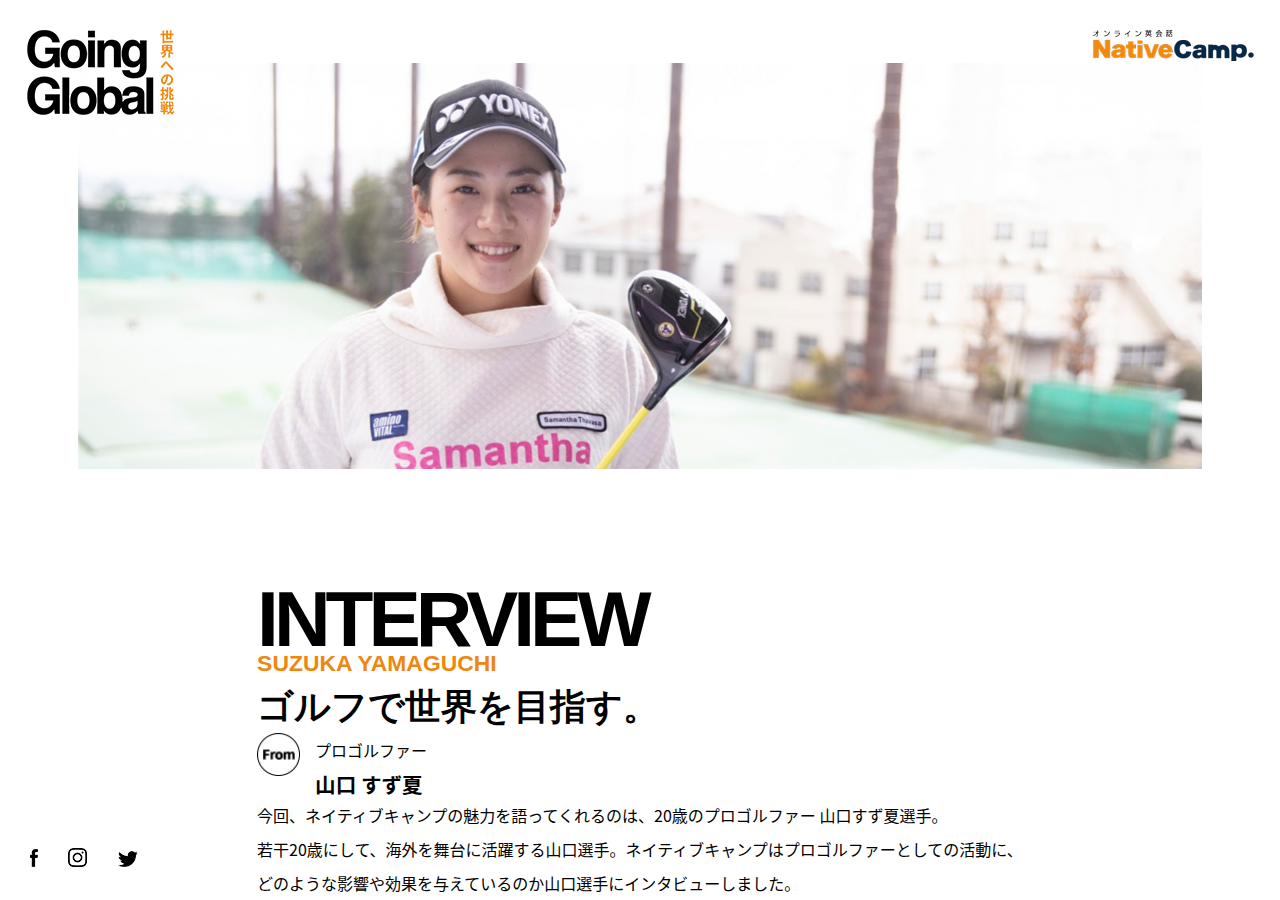
==== inner.html @ c474fd5c "Initial commit" ====
<!DOCTYPE html>
<html lang="en">
<head>
    <meta charset="UTF-8">
    <meta http-equiv="X-UA-Compatible" content="IE=edge">
    <meta name="viewport" content="width=device-width, initial-scale=1.0">
    <title>Celebrity Interview Mock</title>
    <link rel="stylesheet" href="css/common.css">
    <link rel="stylesheet" href="css/style.css">
</head>
<body>
    <body>
        <div class="page_wrap celeb_interview celeb_interview_inner cf">
            <header class="main_view_wrapper">
                <div class="mv_top_row">
                    <div class="mv_logo">
                        <figure class="mv_logo_left"><a href="#"><img src="./images/tit_logo.png" alt="Going Global"></a></figure>
                        <figure class="mv_logo_right"><a href="#"><img src="./images/logo.png" alt="Native Camp"></a></figure>
                    </div>
                </div>
                <div class="mv_middle_row ">
                    <div class="mv_info_wrap inner">
                        <div class="mv_info_bg">
                            <img src="./images/list/main_img.png" alt="Celebrity">
                        </div>
                        <div class="mv_info_content">
                            <h1>INTERVIEW 
                                <span>SUZUKA YAMAGUCHI</span>
                                <small>ゴルフで世界を目指す。</small>
                            </h1>
                            <p>
                                <span class="icon_from"></span>プロゴルファー <br>
                                <strong>山口 すず夏</strong>
                            </p>
                            <p>今回、ネイティブキャンプの魅力を語ってくれるのは、20歳のプロゴルファー 山口すず夏選手。<br>
                                若干20歳にして、海外を舞台に活躍する山口選手。ネイティブキャンプはプロゴルファーとしての活動に、<br>
                                どのような影響や効果を与えているのか山口選手にインタビューしました。</p>
                        </div>
                    </div>
                </div>
                <div class="mv_bottom_row">
                    <div class="mv_social_links">
                        <ul>
                            <li><a href="#"><img src="./images/facebook.png" alt="Facebook Logo"></a></li>
                            <li><a href="#"><img src="./images/instagram.png" alt="Instagram Logo"></a></li>
                            <li><a href="#"><img src="./images/twitter.png" alt="Twitter Logo"></a></li>
                        </ul>
                    </div>
                </div>
            </header>

            <div class="content_box inner">
                <figure><img src="./images/inner/img_inner1.png" alt="Celebrity Interview"></figure>
                <dl>
                    <dt>ゴルフを始めたのはいつですか？</dt>
                    <dd>７歳の時ですね。父が昔から趣味でゴルフをしていて、兄や私を練習場に連れて行ってくれてたんです。
                        自分も一緒にボールを打っていたら、ゴルフ好きになり、本格的に始めました。最初は明確な目標はありませんでしたが、いつの日からか「やるならプロゴルファーを目指そうと」いう気持ちになりました。                        
                    </dd>
                </dl>
                <dl>
                    <dt>どのくらい練習していたのでしょうか？</dt>
                    <dd>当時は、家の近くのゴルフスクールに週１回通い、後は練習場で自主練習という感じです。12歳くらいからは毎日練習してましたね。夕方から夜にかけて、１日２～３時間練習していました。</dd>
                </dl>

                <figure><img src="./images/inner/img_inner2.png" alt="Celebrity Interview"></figure>
                <dl>
                    <dt>ネイティブキャンプの英会話レッスンを楽しんでいらっしゃる様子を拝見しましたが、
                        　　 元々、英語好きだったのでしょうか？</dt>
                    <dd>英語は中学校に入ってから興味を持ちました。学校の授業でも体育が一番好きで、その次に英語が好きでした。家の近くに米軍の座間キャンプがあり、そこの英会話レッスンに週に一度通ってました。 </dd>
                </dl>
                <dl>
                    <dt>普段ネイティブキャンプを使って、どのように英語を学習していますか？</dt>
                    <dd>ネイティブキャンプは実は2020年５月にコロナで自粛期間に入ってから始めたのです。
                        アメリカでもお世話になっている日本人トレーナーの方に「いいよ」と薦められて始めました。
                        ネイティブキャンプでは、日常英会話を学んでいて、毎日、最低でもひとコマは学習するようにしています。
                    </dd>
                </dl>

                <figure><img src="./images/inner/img_inner3.png" alt="Celebrity Interview"></figure>
                <dl>
                    <dt>英語学習に関して、目標や改善点などはありますか？</dt>
                    <dd>英語は中学校に入ってから興味を持ちました。学校の授業でも体育が一番好きで、その次に英語が好きでした。家の近くに米軍の座間キャンプがあり、そこの英会話レッスンに週に一度通ってました。 </dd>
                </dl>
                
                <figure><img src="./images/inner/img_inner4.png" alt="Celebrity Interview"></figure>
                <dl>
                    <dt>ネイティブキャンプの良い点を教えてください。</dt>
                    <dd>普段、日本では英語を話す機会はあまりないですが、アメリカでゴルフをしていると英語を使う機会ばかりです。ネイティブキャンプで毎日ネイティブの人と話して英語を学べるというのは、その感覚を保っておくためにも大切です。学習を進め、少しずつ難しくはなってきていますが、日々楽しんで学習しています。</dd>
                </dl>
                <dl>
                    <dt>これまでに英語でのコミュニケーションで苦労したことはありますか？
                        　　 また、話せるようになって変わったことはありますか？
                    </dt>
                    <dd>ツアー転戦中、ホテルで何かを頼むにしても、昨年まではなかなかうまく通じないことがあり通訳を頼んだり、翻訳機を使っていました。ネイティブキャンプを始めてから、英語力はまだまだですが、ホテルやレストランで何か頼むなどシンプルな日常会話なら出来るようになりました。</dd>
                </dl>
                <dl>
                    <dt>世界で活躍するプロゴルファーとして、英語の必要性を感じていますか？</dt>
                    <dd>昨年はずっとアメリカ人のキャディさんをお願いしていて、英語でコミニケーションとる必要がありました。ただ、深い話ができるほどでの英語力なかったので、より英語力を高めれば、プレイし易い環境になったと思います。
                        また昨年、アメリカのIMGアカデミーでテクニカルコーチに２週間見ていただいた機会があったんです。その時、コーチに教えていただく内容は理解できたのですが、私の聞きたいことを英語で伝えることは、まだできませんでした。
                        伝えたいことも相手に正しく伝えるためにも、英語は必要ですね。
                        ゴルフに限らず、海外は「言ってなんぼ」という部分もあるので、自分の考えや意見は積極的に伝えなければならないですから。
                    </dd>
                </dl>

                <figure><img src="./images/inner/img_inner5.png" alt="Celebrity Interview"></figure>
                <dl>
                    <dt>世界各国の外国人プロゴルファーと話す機会はありますか？</dt>
                    <dd>同い年で、プロになったのも同年という、似たキャリアのゴルファーが一人いるのですが、彼女の母国語は英語。今年一緒に練習ラウンドを回ったのですが、昨年よりも英語での会話が途切れず続いたので、英語力が少し上がっていると実感できました。
                        よりコミュニケーションが取れて、練習ラウンドもより楽しかったですね。
                        ただ、選手同士では普通の会話はするのですが、技術的な話をする機会はあまりないですね。
                    </dd>
                </dl>

                <figure><img src="./images/inner/img_inner6.png" alt="Celebrity Interview"></figure>
                <dl>
                    <dt>アメリカのツアーに参戦されていましたが、アメリカでの生活はいかがでしたか？</dt>
                    <dd>この２年間、日本と海外を行ったり来たりしていますが、慣れれば楽しいですね。
                        試合会場がアメリカの西から東まで多岐にわたり、毎週移動があるので、大きな荷物を持っての転戦が大変でしたね。レンタカーを借りたり、ホテルを移動したりする時のやり取りでも、「もっと英語が話せたら」と感じていました。
                        開催地のスタッフに直接電話して、疑問点を訊くとかまで、自分の英語力でできるようになりたいです。</dd>
                </dl>

                <figure><img src="./images/inner/img_inner7.png" alt="Celebrity Interview"></figure>
                <dl>
                    <dt>世界のプロゴルファーで憧れている選手はいますか？
                        　　 また、ご自身はどのようなゴルファーになりたいですか？</dt>
                    <dd>この２年間、日本と海外を行ったり来たりしていますが、慣れれば楽しいですね。
                        試合会場がアメリカの西から東まで多岐にわたり、毎週移動があるので、大きな荷物を持っての転戦が大変でしたね。レンタカーを借りたり、ホテルを移動したりする時のやり取りでも、「もっと英語が話せたら」と感じていました。
                        開催地のスタッフに直接電話して、疑問点を訊くとかまで、自分の英語力でできるようになりたいです。</dd>
                </dl>
                <dl>
                    <dt>日本のスポーツ選手が世界で活躍するために必要なことは何だと思いますか？</dt>
                    <dd>ゴルフなどのスポーツでは、アメリカなど英語圏が本場という競技も少なくないので、実力は勿論ですが、それに加え英語を話せることも大切だと思います。
                        能力や技術はあれど、英語でのコミュニケーションをとれずに、成功できなかった人もいると思うので。インタビューとかも、英語で話せるようになったら、海外のファンや関係者も応援してくださると思うので、自分はそれを目指してやっています。
                        </dd>
                </dl>
                <dl>
                    <dt>好きな英語のフレーズはありますか？</dt>
                    <dd>「STEP BY STEP」ですね。今の自分もそうなんですが、ゴルフでも英会話でも、少しずつ地道にやること。
                        そうすることで、結果はついてくると思うので、自分にとってこれが大切な言葉ですね。
                    </dd>
                </dl>

                <figure><img src="./images/inner/img_inner8.png" alt="Celebrity Interview"></figure>
                <dl>
                    <dt>世界に挑戦したいと考えている方にメッセージをお願いします。</dt>
                    <dd>自分は今ゴルフを通じて、アメリカに行って、全然違う文化に触れるという、20歳ではなかなかできない経験をさせていただいていると思います。
                        色々な人とコミュニケーションをとることで、自分の考え方も変わり成長できますし、広い視野を持てるかもと思っています。そういった意味でも、英語が話せるとより良いと思います。</dd>
                </dl>
                <dl>
                    <dt>今後の目標や夢を教えてください。</dt>
                    <dd>まず来年はシード権をとって１勝すること。「勝ってなんぼ」の世界なので、やっぱり優勝したいですね。
                        いずれは、世界ランキング１位になりたいです！</dd>
                </dl>
            </div>
        </div>
    </body>
</body>
</html>
---- css/common.css ----
@charset "utf-8";

/* common css style */

article, aside, canvas, details, figcaption, figure, header, footer, hgroup, menu, nav, section, summary {
	display: block;
}
/* reset */
h1, h2, h3, h4, h5, h6 {
	margin: 0;
	padding: 0;
}
ul, li, dl, dt, dd {
	margin: 0;
	padding: 0;
}
p {
	margin: 0;
	padding: 0;
}
figure {
	margin: 0;
	padding: 0;
}
html, body {
	width: 100%;
	height: 100%;
}
html {
	font-size: 62.5%;
	margin: 0 auto;
	padding: 0;
	border-style: none;
	color: #555555;
}
body, div, ul, li, menu, dir, h1, p {
	list-style-type: none;
	-webkit-margin-before: 0;
	-webkit-margin-after: 0;
	-webkit-margin-start: 0;
	-webkit-margin-end: 0;
	-webkit-padding-start: 0;
}
body {
	margin: 0;
	font-family: "ヒラギノ角ゴ Pro", "Hiragino Kaku Gothic Pro", "メイリオ", Meiryo, Osaka, "ＭＳ Ｐゴシック", "MS PGothic", sans-serif;
	-webkit-text-size-adjust: 100%;
	-webkit-font-smoothing: antialiased; /* subpixel-antialiased */
	/*font-size: 13px;
	font-size: 1.3rem;*/
	background: #092846;
	/*background: #f5f5f5;*/
	min-width: 1260px;
}
body.bg--gray {
	min-width: 0;
	background: #f5f5f5;
}
img {
	-ms-interpolation-mode: bicubic;
	border-style: none;
}
em {
	font-style: normal;
}
button {
	font: inherit;
	outline: none;
	cursor: pointer;
}
/*----------------------------------------------*/
/* clearfix
/*----------------------------------------------*/
.cf:after {
	content: ".";
	display: block;
	clear: both;
	height: 0;
	visibility: hidden;
}
.cf {
	min-height: 1px;
}
* html .cf {
	height: 1px;/*¥*//*/
  height: auto;
  overflow: hidden;
  /**/
}
/*----------------------------------------------*/
/* color style
/*----------------------------------------------*/
/* text color */　/* 共通ルール要整理 */
/*
* ex.
* c_color{ color: color }
* bg_color{ background: color }
*
*/

.c_red{ color: #f14444 !important; }
.c_green{ color: #16a9b2 !important; }
.c_light-green{ color: #3cc0c3 !important; }
.c_button_green{ color: #03c9a9 !important; }
.c_button_orange{ color: #f1890e !important; }
.c_blue{ color: #00acee !important; }
.c_light-blue{ color: #44B8F1 !important; }
.c_light-blue_2{ color: #29aae3 !important;}
.c_yellow{ color: #b2a516 !important; }
.c_nc_yellow{ color: #f1890e !important; }
.c_gray{ color: #999 !important; }
.c_deepgray { color: #555 !important; }
.c_white{ color: #fff !important; }
.c_indigo{ color: #465e74 !important; }
.c_orange { color: #f1890e !important; }
.c_gold { color: #dca441 !important; }
.c_navy { color: #092846 !important; }
.c_free_ticket { color: #F84F63 !important; }
.c_spring { color: #EC60A2 !important; }
.c_brown { color: #69311c !important; }
.c_twitter { color: #50abf1 !important; }
.c_facebook { color: #3b5998 !important; }
.c_instagram { color: #da2f74 !important; }


/*
.txt_gray{ color: #ccc !important; }
.txt_red{ color: #F70004 !important; }
.txt_blue{ color: #16a9b2 !important; }
.txt_blue_light{ color: #4166dd !important; }
.c_1{ color:#b2a516; }
.c_1 a{ color:#b2a516 !important; }
.c_2{ color:#999999; }
.c_2 a{ color:#999999 !important; }
.c_3{ color:#ed1543; }
.c_3 a{ color:#ed1543 !important; }
*/

/* background color */
/*.bgk_gray{ background: #f4f4f4 !important; }*/

/*----------------------------------------------*/
/* background color style
/*----------------------------------------------*/
.bg_white{background: #fff !important;}
.bg_gray{background: #f5f5f5 !important;}
.bg_aliceblue{background: #eef4fb !important;}
/*----------------------------------------------*/
/* text style
/*----------------------------------------------*/
.t_center {
	text-align: center !important;
}
.t_left {
	text-align: left !important;
}
.t_right {
	text-align: right !important;
}
.v_top {
	vertical-align: top !important;
}
.v_middle {
	vertical-align: middle !important;
}
.v_baseline {
	vertical-align: baseline !important;
}
.v_bottom {
	vertical-align: bottom !important;
}
.v_super {
	vertical-align: super !important;
}
.t_1 {
	font-weight: bold;
	font-size: 18px;
	font-size: 1.8rem;
	line-height: 1.7;
	margin-bottom: 0px;
}
.t_2 {
	font-weight: bold;
	font-size: 18px;
	font-size: 1.8rem;
	line-height: 1.7;
	margin-bottom: 0.3em;
	border-bottom: 1px solid #ccc;
}
.t_link {
	color: #00acee !important;
	text-decoration: underline;
	-webkit-transition: all 0.2s linear;
	transition: all 0.2s linear;
}
.t_link:hover {
	color: #3dc8ff !important;
}
.t_link-black{
	color: #333;
	text-decoration: underline;
	transition: all 0.2s linear;
}
.t_link-black:hover{
	opacity: 0.6;
}
.b_link_tr {
	cursor: pointer;
}
.t_indent {
	text-indent: 100px;
}
.t_underline{
	text-decoration: underline;
}
.hanging_indent{
	text-indent: -1em;
	padding-left: 1em;
}
.left_center{
	text-align: center;
}
.left_center p{
	display: inline-block;
    text-align: left;
}

/*----------------------------------------------*/
/* link box
/*----------------------------------------------*/
.link_box{
	display: inline-block;
	border: #00acee 2px solid;
	border-radius: 4px;
	-webkit-transition: all 0.2s linear;
}
.link_box:hover{
	border: #3dc8ff 2px solid;
}
.link_box a{
	display: block;
	padding: 10px;
	color: #00acee;
	-webkit-transition: all 0.2s linear;
	transition: all 0.2s linear;
}
.link_box a:hover{
	color: #3dc8ff;
}
.link_box a:before{
	margin-right: 5px;
}
.link_box a.order_history:before{
	content: "\f1da";
	font-family: FontAwesome;
	display: inline-block;
}
.page_wrap .page_inner .container .link_box{
	position: absolute;
	right: 30px;
	top: 12px;
	z-index: 10;
}

/*----------------------------------------------*/
/* link style
/*----------------------------------------------*/
.link_style_1 {
	display: inline-block;
	color: #00acee;
	-webkit-transition: all 0.2s linear;
	transition: all 0.2s linear;
	border: #00acee 2px solid;
	border-radius: 4px;
	background: #fff;
	padding: 8px 10px;
	cursor: pointer;
}
.link_style_1:hover {
	color: #3dc8ff;
	border: #3dc8ff 2px solid;
}

/*----------------------------------------------*/
/* float
/*----------------------------------------------*/
.fl {
	float: left;
}
.fr {
	float: right;
}
/*----------------------------------------------*/
/* display style
/*----------------------------------------------*/
.d_block{
	display:block !important;
}
.d_inline{
	display:inline !important;
}
.d_table{
	display: table;
	width: 100%;
}
.t_l_fixed{
	table-layout: fixed;
}
.d_cell {
	display: table-cell;
	vertical-align: middle;
}
.d_i_block{
	display: inline-block !important;
}
.d_flex{
	display:flex !important;
	margin: 0 auto;
}
.a_i_start{
	align-items: flex-start;
}
.a_i_center{
	align-items: center;
}
.a_i_end{
	align-items: flex-end;
}
.j_c_between{
	justify-content: space-between;
}
.j_c_around{
	justify-content: space-around;
}
.j_c_evenly{
	justify-content: space-evenly;
}
/* for IE7 */
*:first-child+html .d_cell {
	display: inline;
	zoom: 1;
}
/* for IE6 */
* html .d_cell {
	display: inline;
	zoom: 1;
}

/*----------------------------------------------*/
/* common style
/*----------------------------------------------*/
a {
	text-decoration: none;
}
a:hover img {
	-webkit-transition: all 0.2s linear;
	transition: all 0.2s linear;
	-ms-filter: 'alpha( opacity=60 )';
	filter: alpha( opacity=60 );
	opacity: 0.6;
}
.hide {
	display: none;
}
.hidden {
	visibility: hidden;
}
.t_truncate {
	text-overflow: ellipsis;
	white-space: nowrap;
	overflow: hidden;
}
.strike {
	text-decoration: line-through;
}
.no-shadow {
	box-shadow:none !important;
}
.no_wrap{
	white-space: nowrap;
}
/*-------------------------------------*/
/*	margin
/*-------------------------------------*/
.zero_m {
	margin: 0 !important;
}
.zero_m_t {
	margin-top: 0 !important;
}
.zero_m_b {
	margin-bottom: 0 !important;
}
.zero_m_t_b {
	margin-top: 0 !important;
	margin-bottom: 0 !important;
}
.zero_m_a {
	margin:0 auto;
}
.m_t_-20{
	margin-top: -20px !important;
}
.m_t_-10{
	margin-top: -10px !important;
}
.m_t_0 {
	margin-top: 0 !important;
}
.m_t_5 {
	margin-top: 5px !important;
}
.m_t_10 {
	margin-top: 10px !important;
}
.m_t_15 {
	margin-top: 15px !important;
}
.m_t_20 {
	margin-top: 20px !important;
}
.m_t_24{
	margin-top: 24px !important;
}
.m_t_25 {
	margin-top: 25px !important;
}
.m_t_30 {
	margin-top: 30px !important;
}
.m_t_35 {
	margin-top: 35px !important;
}
.m_t_40 {
	margin-top: 40px !important;
}
.m_t_45 {
	margin-top: 45px !important;
}
.m_t_50 {
	margin-top: 50px !important;
}
.m_t_60{
	margin-top: 60px !important;
}
.m_t_70{
	margin-top: 70px !important;
}
.m_t_80{
	margin-top: 80px !important;
}
.m_t_90{
	margin-top: 90px !important;
}
.m_t_100{
	margin-top: 100px !important;
}

.m_b_0{
	margin-bottom: 0 !important;
}
.m_b_-5 {
	margin-bottom: -5px !important;
}
.m_b_-10 {
	margin-bottom: -10px !important;
}
.m_b_5 {
	margin-bottom: 5px !important;
}
.m_b_10 {
	margin-bottom: 10px !important;
}
.m_b_15 {
	margin-bottom: 15px !important;
}
.m_b_20 {
	margin-bottom: 20px !important;
}
.m_b_25 {
	margin-bottom: 25px !important;
}
.m_b_28 {
	margin-bottom: 28px !important;
}
.m_b_30 {
	margin-bottom: 30px !important;
}
.m_b_35 {
	margin-bottom: 35px !important;
}
.m_b_40 {
	margin-bottom: 40px !important;
}
.m_b_45 {
	margin-bottom: 45px !important;
}
.m_b_50 {
	margin-bottom: 50px !important;
}
.m_b_60 {
	margin-bottom: 60px !important;
}
.m_b_70 {
	margin-bottom: 70px !important;
}
.m_b_80 {
	margin-bottom: 80px !important;
}
.m_b_90 {
	margin-bottom: 90px !important;
}
.m_b_100 {
	margin-bottom: 100px !important;
}
.m_l_m40{
	margin-left: -40px !important;
}

.m_l_0 {
	margin-left: 0 !important;
}
.m_l_1 {
	margin-left: 1px !important;
}
.m_l_2 {
	margin-left: 2px !important;
}
.m_l_3 {
	margin-left: 3px !important;
}
.m_l_4 {
	margin-left: 4px !important;
}
.m_l_5 {
	margin-left: 5px !important;
}
.m_l_6 {
	margin-left: 6px !important;
}
.m_l_7 {
	margin-left: 7px !important;
}
.m_l_8 {
	margin-left: 8px !important;
}
.m_l_9 {
	margin-left: 9px !important;
}
.m_l_10 {
	margin-left: 10px !important;
}
.m_l_15 {
	margin-left: 15px !important;
}
.m_l_20 {
	margin-left: 20px !important;
}
.m_l_25 {
	margin-left: 25px !important;
}
.m_l_30 {
	margin-left: 30px !important;
}
.m_l_35 {
	margin-left: 35px !important;
}
.m_l_40 {
	margin-left: 40px !important;
}
.m_l_45 {
	margin-left: 45px !important;
}
.m_l_50 {
	margin-left: 50px !important;
}

.m_r_0 {
	margin-right: 0 !important;
}
.m_r_1 {
	margin-right: 1px !important;
}
.m_r_2 {
	margin-right: 2px !important;
}
.m_r_3 {
	margin-right: 3px !important;
}
.m_r_4 {
	margin-right: 4px !important;
}
.m_r_5 {
	margin-right: 5px !important;
}
.m_r_6 {
	margin-right: 6px !important;
}
.m_r_7 {
	margin-right: 7px !important;
}
.m_r_8 {
	margin-right: 8px !important;
}
.m_r_9 {
	margin-right: 9px !important;
}
.m_r_10 {
	margin-right: 10px !important;
}
.m_r_15 {
	margin-right: 15px !important;
}
.m_r_20 {
	margin-right: 20px !important;
}
.m_r_25 {
	margin-right: 25px !important;
}
.m_r_30 {
	margin-right: 30px !important;
}
.m_r_35 {
	margin-right: 35px !important;
}
.m_r_40 {
	margin-right: 40px !important;
}
.m_r_45 {
	margin-right: 45px !important;
}
.m_r_50 {
	margin-right: 50px !important;
}

/*-------------------------------------*/
/*	padding
/*-------------------------------------*/
.zero_p {
	padding: 0 !important;
}
.zero_p_t {
	padding-top: 0 !important;
}
.zero_p_b {
	padding-bottom: 0 !important;
}
.zero_p_t_b{
 padding-top: 0 !important ;
 padding-bottom: 0 !important ;
}
.p_t_0 {
	padding-top: 0 !important;
}
.p_t_5 {
	padding-top: 5px !important;
}
.p_t_10 {
	padding-top: 10px !important;
}
.p_t_15 {
	padding-top: 15px !important;
}
.p_t_20 {
	padding-top: 20px !important;
}
.p_t_25 {
	padding-top: 25px !important;
}
.p_t_30 {
	padding-top: 30px !important;
}
.p_t_35 {
	padding-top: 35px !important;
}
.p_t_40 {
	padding-top: 40px !important;
}
.p_t_45 {
	padding-top: 45px !important;
}
.p_t_50 {
	padding-top: 50px !important;
}
.p_t_60 {
	padding-top: 60px !important;
}
.p_t_70 {
	padding-top: 70px !important;
}
.p_t_80 {
	padding-top: 80px !important;
}
.p_t_90 {
	padding-top: 90px !important;
}
.p_t_100 {
	padding-top: 100px !important;
}
.p_b_0 {
	padding-bottom: 0 !important;
}
.p_b_5 {
	padding-bottom: 5px !important;
}
.p_b_10 {
	padding-bottom: 10px !important;
}
.p_b_15 {
	padding-bottom: 15px !important;
}
.p_b_20 {
	padding-bottom: 20px !important;
}
.p_b_25 {
	padding-bottom: 25px !important;
}
.p_b_30 {
	padding-bottom: 30px !important;
}
.p_b_35 {
	padding-bottom: 35px !important;
}
.p_b_40 {
	padding-bottom: 40px !important;
}
.p_b_45 {
	padding-bottom: 45px !important;
}
.p_b_50 {
	padding-bottom: 50px !important;
}
.p_b_100 {
	padding-bottom: 100px !important;
}
.p_l_0 {
	padding-left: 0 !important;
}
.p_l_1 {
	padding-left: 1px !important;
}
.p_l_2 {
	padding-left: 2px !important;
}
.p_l_3 {
	padding-left: 3px !important;
}
.p_l_4 {
	padding-left: 4px !important;
}
.p_l_5 {
	padding-left: 5px !important;
}
.p_l_6 {
	padding-left: 6px !important;
}
.p_l_7 {
	padding-left: 7px !important;
}
.p_l_8 {
	padding-left: 8px !important;
}
.p_l_9 {
	padding-left: 9px !important;
}
.p_l_10 {
	padding-left: 10px !important;
}
.p_l_15 {
	padding-left: 15px !important;
}
.p_l_20 {
	padding-left: 20px !important;
}
.p_l_25 {
	padding-left: 25px !important;
}
.p_l_30 {
	padding-left: 30px !important;
}
.p_l_35 {
	padding-left: 35px !important;
}
.p_l_40 {
	padding-left: 40px !important;
}
.p_l_45 {
	padding-left: 45px !important;
}
.p_l_50 {
	padding-left: 50px !important;
}
.p_l_60 {
	padding-left: 60px !important;
}
.p_l_80 {
	padding-left: 80px !important;
}

.p_r_0 {
	padding-right: 0 !important;
}
.p_r_1 {
	padding-right: 1px !important;
}
.p_r_2 {
	padding-right: 2px !important;
}
.p_r_3 {
	padding-right: 3px !important;
}
.p_r_4 {
	padding-right: 4px !important;
}
.p_r_5 {
	padding-right: 5px !important;
}
.p_r_6 {
	padding-right: 6px !important;
}
.p_r_7 {
	padding-right: 7px !important;
}
.p_r_8 {
	padding-right: 8px !important;
}
.p_r_9 {
	padding-right: 9px !important;
}
.p_r_10 {
	padding-right: 10px !important;
}
.p_r_15 {
	padding-right: 15px !important;
}
.p_r_20 {
	padding-right: 20px !important;
}
.p_r_25 {
	padding-right: 25px !important;
}
.p_r_30 {
	padding-right: 30px !important;
}
.p_r_35 {
	padding-right: 35px !important;
}
.p_r_40 {
	padding-right: 40px !important;
}
.p_r_45 {
	padding-right: 45px !important;
}
.p_r_50 {
	padding-right: 50px !important;
}
.p_r_60 {
	padding-right: 60px !important;
}
.p_r_70 {
	padding-right: 70px !important;
}
/*-------------------------------------*/
/*	border
/*-------------------------------------*/
/* deprecated style >>> */
.b_t {
	border-top: 2px solid #f4f4f4 !important;
}
.b_b {
	border-bottom: 2px solid #f4f4f4 !important;
}
.no_b_t {
	border-top: none !important;
}
.no_b_b {
	border-bottom: none !important;
}
.no_border{
	border: none !important;
}
.no_border_radius{
	border-radius: 0 !important;
}
/* <<< */

/* border(all over) */
.b_a_1{
	border: 1px solid #ccc;
}
.b_a_2{
	border: 2px solid #ccc;
}
.b_a_3{
	border: 3px solid #ccc;
}

/* border top */
.b_t_0{
	border-top: none !important;
}
.b_t_1{
	border-top: 1px solid #ccc !important;
}
.b_t_2{
	border-top: 2px solid #ccc !important;
}

/* border bottom */
.b_b_0{
	border-bottom: none !important;
}
.b_b_1{
	border-bottom: 1px solid #ccc !important;
}
.b_b_2{
	border-bottom: 2px solid #ccc !important;
}

/* border color */
.b_c_gray{
	border-color: #ccc !important;
}
.b_c_palegray{
	border-color: #ededed !important;
}
.b_c_blue{
	border-color: #00acee !important;
}
.b_c_light-blue{
	border-color: #44B8F1 !important;
}
.b_c_light-blue_2{
	border-color: #29aae3 !important;
}

/*-------------------------------------*/
/*	box-sizing:
/*-------------------------------------*/
.bs_bb{
	box-sizing: border-box;
}
.bs_cb{
	box-sizing: content-box;
}

/*-------------------------------------*/
/*	font-size
/*-------------------------------------*/
.fs_0{
	font-size: 0 !important;
}
.fs_8{
	font-size: 8px !important;
	font-size: 0.8rem !important;
}
.fs_9{
	font-size: 9px !important;
	font-size: 0.9rem !important;
}
.fs_10{
	font-size: 10px !important;
	font-size: 1.0rem !important;
}
.fs_11{
	font-size: 11px !important;
	font-size: 1.1rem !important;
}
.fs_12{
	font-size: 12px !important;
	font-size: 1.2rem !important;
}
.fs_13{
	font-size: 13px !important;
	font-size: 1.3rem !important;
}
.fs_14{
	font-size: 14px !important;
	font-size: 1.4rem !important;
}
.fs_15{
	font-size: 15px !important;
	font-size: 1.5rem !important;
}
.fs_16{
	font-size: 16px !important;
	font-size: 1.6rem !important;
}
.fs_17{
	font-size: 17px !important;
	font-size: 1.7rem !important;
}
.fs_18{
	font-size: 18px !important;
	font-size: 1.8rem !important;
}
.fs_19{
	font-size: 19px !important;
	font-size: 1.9rem !important;
}
.fs_20{
	font-size: 20px !important;
	font-size: 2.0rem !important;
}
.fs_21{
	font-size: 21px !important;
	font-size: 2.1rem !important;
}
.fs_22{
	font-size: 22px !important;
	font-size: 2.2rem !important;
}
.fs_23{
	font-size: 23px !important;
	font-size: 2.3rem !important;
}
.fs_24{
	font-size: 24px !important;
	font-size: 2.4rem !important;
}
.fs_25{
	font-size: 25px !important;
	font-size: 2.5rem !important;
}
.fs_26{
	font-size: 26px !important;
	font-size: 2.6rem !important;
}
.fs_27{
	font-size: 27px !important;
	font-size: 2.7rem !important;
}
.fs_28{
	font-size: 28px !important;
	font-size: 2.8rem !important;
}
.fs_29{
	font-size: 29px !important;
	font-size: 2.9rem !important;
}
.fs_30 {
	font-size: 30px !important;
	font-size: 3.0rem !important;
}
.fs_31 {
	font-size: 31px !important;
	font-size: 3.1rem !important;
}
.fs_32 {
	font-size: 32px !important;
	font-size: 3.2rem !important;
}
.fs_33 {
	font-size: 33px !important;
	font-size: 3.3rem !important;
}
.fs_34 {
	font-size: 34px !important;
	font-size: 3.4rem !important;
}
.fs_35 {
	font-size: 35px !important;
	font-size: 3.5rem !important;
}
.fs_36 {
	font-size: 36px !important;
	font-size: 3.6rem !important;
}
.fs_37 {
	font-size: 37px !important;
	font-size: 3.7rem !important;
}
.fs_38 {
	font-size: 38px !important;
	font-size: 3.8rem !important;
}
.fs_39 {
	font-size: 39px !important;
	font-size: 3.9rem !important;
}
.fs_40 {
	font-size: 40px !important;
	font-size: 4.0rem !important;
}
.fs_41 {
	font-size: 41px !important;
	font-size: 4.1rem !important;
}
.fs_42 {
	font-size: 42px !important;
	font-size: 4.2rem !important;
}
.fs_43 {
	font-size: 43px !important;
	font-size: 4.3rem !important;
}
.fs_44 {
	font-size: 44px !important;
	font-size: 4.4rem !important;
}
.fs_45 {
	font-size: 45px !important;
	font-size: 4.5rem !important;
}
.fs_46 {
	font-size: 46px !important;
	font-size: 4.6rem !important;
}
.fs_47 {
	font-size: 47px !important;
	font-size: 4.7rem !important;
}
.fs_48 {
	font-size: 48px !important;
	font-size: 4.8rem !important;
}
.fs_49 {
	font-size: 49px !important;
	font-size: 4.9rem !important;
}
.fs_50{
	font-size: 50px !important;
	font-size: 5.0rem !important;
}
.fs_60{
	font-size: 60px !important;
	font-size: 6.0rem !important;
}
.fs_80{
	font-size: 80px !important;
	font-size: 8.0rem !important;
}
/*-------------------------------------*/
/*	font-weight
/*-------------------------------------*/
.fw_n{
	font-weight: normal !important;
}
.fw_b{
	font-weight: bold !important;
}

/*-------------------------------------*/
/*	line-height
/*-------------------------------------*/
.lh_10{
	line-height: 1.0 !important;
}
.lh_12{
	line-height: 1.2 !important;
}
.lh_13{
	line-height: 1.3 !important;
}
.lh_15{
	line-height: 1.5 !important;
}
.lh_16{
	line-height: 1.6 !important;
}
.lh_17{
	line-height: 1.7 !important;
}
.lh_18{
	line-height: 1.8 !important;
}
.lh_20{
	line-height: 2.0 !important;
}
.lh_30{
	line-height: 3.0 !important;
}
/*-------------------------------------*/
/*	text-indent (+padding-left)
/*-------------------------------------*/
.t_i_0{
	text-indent: 0;
}
.t_i_10{
	text-indent: -1em;
	padding-left: 1em;
}
.t_i_20{
	text-indent: -2em;
	padding-left: 2em;
}
.t_i_30{
	text-indent: -3em;
	padding-left: 3em;
}
/*-----------------------------------------*/
/* ui_img
/*-----------------------------------------*/
.ui_img{
	display: inline-block;
	vertical-align: middle;
}
.ui_img.shape-circle{
	border-radius: 50%;
}
.ui_img.shape-rounded{
	border-radius: 4px;
}
.ui_img.shape-thumbnail{
	border: 1px solid #eee;
	border-radius: 2px;
	padding: 2px;
	background: #fff;
}
.ui_img.size-20{
	width: 20px;
	height: 20px;
}
.ui_img.size-30{
	width: 30px;
	height: 30px;
}
.ui_img.size-40{
	width: 40px;
	height: 40px;
}
.ui_img.size-50{
	width: 50px;
	height: 50px;
}
.ui_img.size-60{
	width: 60px;
	height: 60px;
}
.ui_img.size-70{
	width: 70px;
	height: 70px;
}
.ui_img.size-80{
	width: 80px;
	height: 80px;
}
.ui_img.size-90{
	width: 90px;
	height: 90px;
}
.ui_img.size-100{
	width: 100px;
	height: 100px;
}

/*-----------------------------------------*/
/* basic form style
/*-----------------------------------------*/
label {
	font-size: 14px;
	font-size: 1.4rem;
	vertical-align: middle;
}
.t_note {
	margin-top: 10px;
	font-size: 12px;
	font-size: 1.2rem;
	font-weight: normal;
	color: #999;
}
input[type='text'], input[type='search'], input[type='tel'], input[type='email'], input[type='password'], input[type='datetime'], input[type='date'], input[type='month'], input[type='week'], input[type='time'], input[type='datetime-local'], [type='number'] {
	/*margin: 0 auto;*/
	padding: 10px;
	border: 1px solid #cccccc;
	border-radius: 5px;
	background: #fff;
	box-shadow: 1px 1px 0 0 rgba(0,0,0,0.1) inset;
	font-size: 15px;
	font-size: 1.5rem;
	outline: 0;
	/*line-height: 1;*/
	line-height: 23px;
}
input:disabled,
input.disable,
input.disabled{
	background: #f5f5f5;
	pointer-events: none;
}
select {
	min-width: 100px;
	line-height: 24px; /* fix for safari */
	padding: 8px;
	border-radius: 4px;
	background: #fff;
	font-size: 15px;
	font-size: 1.5rem;
	cursor: pointer;
	outline: none;
}
select:disabled,
select.disable,
select.disabled{
	background: #f5f5f5;
	pointer-events: none;
}
input[type='checkbox'] {
	color: #E50003;
	padding: 10px;
	cursor: pointer;
}
input[type='radio'] {
	cursor: pointer;
}
textarea {
	margin: 0 auto;
	padding: 10px;
	border: 1px solid #cccccc;
	border-radius: 5px;
	background: #fff;
	box-shadow: 1px 1px 0 0 rgba(0,0,0,0.1) inset;
	font-family: inherit; /* fix for webkit */
	font-size: 15px;
	font-size: 1.5rem;
	line-height: 1.3;
	outline: 0;
	min-height: 120px;
	resize: vertical;
}
/*
@media screen and (-webkit-min-device-pixel-ratio:0){
	textarea{
		font-size: 18px;
		font-size: 1.8rem;
	}
}
*/
input[type='button'] {
	color: #555;
	text-shadow: 1px 1px 1px #fff;
	border-radius: 5px;
	border: 1px solid #999;
	background: #ddd;
	background: -webkit-linear-gradient(#fcfcfc, #ddd);
	background: -moz-linear-gradient(#fcfcfc, #ddd);
	background: -o-linear-gradient(#fcfcfc, #ddd);
	background: linear-gradient(#fcfcfc, #ddd);
	margin: 10px auto;
	padding: 5px;
	font-size: 14px;
	font-size: 1.4rem;
}
/* tab内の調整 >>> */
.tab_contents input[type='text'], .tab_contents input[type='search'], .tab_contents input[type='tel'], .tab_contents input[type='email'], .tab_contents input[type='password'], .tab_contents input[type='datetime'], .tab_contents input[type='date'], .tab_contents input[type='month'], .tab_contents input[type='week'], .tab_contents input[type='time'], .tab_contents input[type='datetime-local'], .tab_contents select, .tab_contents textarea {
	background: #fff;
}
/* <<< */

/* form size */
input.size_max, select.size_max, textarea.size_max {
	display: block;
	width: 100%;
	-moz-box-sizing: border-box;
	box-sizing: border-box;
}
 /input.size_max, /select.size_max, /textarea.size_max {
	/* IE7 */
    width: expression((this.parentNode.clientWidth - parseInt(this.currentStyle['paddingLeft']) - parseInt(this.currentStyle['paddingRight'])) + 'px');
}
input.size_1, select.size_1 {
	display: block;
	width: 630px;/*margin: 0 auto;*/
}
input.size_2, select.size_2 {
	display: block;
	width: 200px;/*margin: 0 auto;*/
}
input.size_3, select.size_3 {
	display: block;
	width: 174px;
}
input.size_4, select.size_4 {
	display: block;
	width: 360px;
}
/* common form area style */
.dl_form_style dd {
	padding: 0 0 10px;
}
/* common form area style 2 (use for confirm page) */
.dl_form_style_2 dt {
	padding: 15px 0 10px;
}
.dl_form_style_2 dd {
	padding: 0 0 10px;
	padding-left: 2em;
	padding-right: 2em;
	line-height: 1.5;
}
.dl_form_style_2 dd:last-child {
	padding-bottom: 0;
}
.dl_form_style_2 dt {
	border-top: 2px solid #f5f5f5;
	font-weight: bold;
	color: #999;
}
.dl_form_style_2 dt:first-child {
	border-top: none;
	padding-top: 0;
}
/* common form area style 3 */
.dl_form_style_3 dt {
	margin-bottom: 10px;
}
.dl_form_style_3 dd {
	margin-bottom: 15px;
}
/* common validation error */
/*
.error_wrap{
	padding: 20px 0 10px;
	text-align: center;
}
.error{
	color: #FF0004;
	font-size: 15px;
	font-size: 1.5rem;
	font-weight: bold;
	line-height: 1.5;
}
*/
.error_wrap {
	background: #fff;
	padding: 15px 0 15px;
	text-align: center;
	/*border: 5px solid #ff0046;*/
	border: 2px dotted #eb8103;
	border-radius: 6px;
	margin: 20px auto 20px;
}
.error_wrap.b_w-2 {
	border-width: 2px;
}
.error_wrap .error {
	color: #555;
	font-size: 15px;
	font-size: 1.5rem;
	font-weight: normal;
	line-height: 1.7;
}
.error_wrap_2 {
	margin: 15px auto 15px;
	text-align: center;
}
.error_wrap_2 .error {
	color: #ff0046;
	font-size: 15px;
	font-size: 1.5rem;
	font-weight: normal;
	line-height: 1.7;
}
/* error account exist */
.error_account_exist {
	background: #fff;
	padding: 15px 20px 15px;
	text-align: left;
	border: 5px solid #ff0046;
	border-radius: 6px;
}
.error_account_exist > p {
	margin-top: 5px;
	line-height: 1.5;
}
.error_account_exist > p:first-child {
	margin-top: 0;
}
.error_account_exist ul {
	margin-top: 5px;
}
.error_account_exist li {
	font-size: 15px;
	font-size: 1.5rem;
	margin-top: 5px;
	line-height: 1.5;
}
.error_account_exist li:before {
	content: '・';
}
.error_account_exist li:first-child {
	margin-top: 0;
}
/* common complete message */
.complete_msg_style_1 {
	border: #16a9b2 3px solid;
	padding: 15px 15px 8px;
	background: #fff;
	color: #16a9b2;
	margin-bottom: 15px;
}
.complete_msg_style_1 h4 {
	font-weight: bold;
	margin-bottom: 7px;
}
.complete_msg_style_1 p {
	margin-bottom: 5px;
}
/* common complete message 2 */
.complete_msg_style_2 {
	border: #ccc solid 2px;
	padding: 15px 15px 8px;
	background: #fff;
	border-radius: 4px;
	margin-bottom: 15px;
	color: #ed1515;
}
.complete_msg_style_2 h4 {
	font-size: 17px;
	font-size: 1.7rem;
	font-weight: bold;
	margin-bottom: 7px;
}
.complete_msg_style_2 p {
	margin-bottom: 2px;
}
/* require */
.require:before {
	display: inline;
	content: '＊';
	color: #f14444;
	font-size: 13px;
	font-size: 1.3rem;
	padding-right: 0.1em;
	margin-left: -1em;
}
.notice_require {
	display: block;
	color: #999;
	font-size: 13px;
	font-size: 1.3rem;
	margin-bottom: 10px;
}
.notice_require .c_red {
	color: #f14444;
}
/*-----------------------------------------*/
/* ui_msg_style_1
/*-----------------------------------------*/
.ui_msg_style_1 {
	background: #999;
	color: #fff;
	border-radius: 5px;
	padding: 10px 20px;
	box-sizing: border-box;
}
.ui_msg_style_1 .msg {
	line-height: 1.5;
	font-size: 14px !important;
	font-size: 1.4rem !important;
	padding-left: 1em;
	text-indent: -1em;
}
.ui_msg_style_1 .msg.no_list_style{
	text-indent: 0;
	padding-left: 0;
}
.ui_msg_style_1 .msg.no_list_style:before{
	content: none;
}
.ui_msg_style_1 .msg > div{
	display: inline;
}
.ui_msg_style_1 .msg:before {
	content: '・';
}
.ui_msg_style_1 .msg + .msg {
	margin-top: 10px;
}
.ui_msg_style_1.bg-red {
	background: #F05444;
	color: #fff;
	padding: 15px 20px;
}
.ui_msg_style_1.bg-green {
	background: #16A9B2;
	color: #fff;
	padding: 15px 20px;
}
.ui_msg_style_1.bg-blue {
	background: #092846;
	color: #fff;
	padding: 15px 20px;
}
.ui_msg_style_1.bg-white{
	background: #fff;
	color: #F05444;
	padding: 15px 20px;
	border: 2px solid #F05444;
}
/*-----------------------------------------*/
/* notify
/*-----------------------------------------*/
.ui_notify {
	background: #fff;
	padding: 15px 0 15px;
	text-align: center;
	border: 5px solid #16a9b2;
	border-radius: 6px;
	margin: 20px auto 20px;
}
.ui_notify_msg {
	color: #555;
	font-size: 15px;
	font-size: 1.5rem;
	font-weight: normal;
	line-height: 1.7;
}
.ui_notify--slide_down {
	display: none;
	/*position: absolute;
	top: 120px;*/
	position: fixed;
	top: 0;
	left: 0;
	right: 0;
	height: 68px;
	margin: auto;
	background: #16a9b2;
	background: rgba(22,169,178,0.95);
	box-shadow: 5px 0 5px 0 rgba(0,0,0,0.4), 1px 0 1px 0 rgba(0,0,0,0.2) inset;
	z-index: 1000;
}
.ui_notify--slide_down.orange {
	background: #ff8626;
	background: rgba(255,134,38,0.95);
}
.ui_notify--slide_down .ui_notify_msg {
	text-align: center;
	line-height: 68px;
	font-size: 18px;
	font-size: 1.8rem;
	color: #fff;
	text-shadow: 1px 1px 1px #8C8C8C;
}
/*-----------------------------------------*/
/* table style
/*-----------------------------------------*/
.table_style_1 {
	width: 100%;
	border: #eee 5px solid;
	box-shadow: 0 0 1px 0 rgba(0,0,0,0.4);
}
.table_style_1 th {
	background: #555;
	color: #fff;
	border: #ccc 1px solid;
	padding: 10px;
}
.table_style_1.column_2 th{
	width: 50%;
}
.table_style_1 td {
	border: #ccc 1px solid;
	padding: 10px;
}
.table_style_1 td.price1 {
	background: #E8E8E8;
}
.table_style_1 td.price2 {
	background: #FFFDCF;
}
.table_style_1 td.price2 img {
	vertical-align: middle;
	position: absolute;
	margin-left: -37px;
	margin-top: -5px;
	width: 30px;
}
.table_style_1 td.price2 em {
	color: #F80004;
	font-weight: bold;
	padding-left: 10px;
	font-size: 2.0rem;
	vertical-align: middle;
}
/*-----------------------------------------*/
/* table style
/*-----------------------------------------*/
.table_style_2 {
	width: 100%;
	border: #eee 5px solid;
	box-shadow: 0 0 1px 0 rgba(0,0,0,0.4);
}
.table_style_2 th {
	background: #555;
	color: #fff;
	border: #ccc 1px solid;
	padding: 10px;
	width: 150px;
}
.table_style_2 td {
	border: #ccc 1px solid;
	padding: 10px;
}
/*----------------------------------------------*/
/* common buttons
/*----------------------------------------------*/
/* button style */
.btn_style {
	/*display: block;*/
	display: inline-block;
	min-width: 300px;
	height: 50px;
	line-height: 50px;
	padding: 0 15px;
	text-align: center;
	background: #eaeaea;
	background: -webkit-linear-gradient(#fefefe, #d7d7d7);
	background: -o-linear-gradient(#fefefe, #d7d7d7);
	background: -moz-linear-gradient(#fefefe, #d7d7d7);
	background: linear-gradient(#fefefe, #d7d7d7);
	border: 1px solid #cccccc;
	border-radius: 2px;
	box-shadow: 0px 0px 2px 0 rgba(0,0,0,0.25);
	text-shadow: 1px 1px 2px #fff;
	font-weight: bold;
	font-size: 20px;
	font-size: 2.0rem;
	color: #fff !important;
	text-decoration: none !important;
	-webkit-transition: all 0.2s linear;
	transition: all 0.2s linear;
	cursor: pointer;
	position: relative;
}
.btn_style:hover {
}
.btn_style:active {
	background: #f4f4f4;
	box-shadow: none;
	-webkit-transition-duration: 0;
	transition-duration: 0;
}
.btn_style a {
	display: block;
	color: #fff !important;
	text-decoration: none !important;
}
.btn_style img {
	display: inline;
	vertical-align: middle;
}
.btn_style.gray {
	color: #999 !important;
}
.btn_style.gray:hover {
	color: #777 !important;
}
.btn_style.gray2 {
	color: #777 !important;
}
.btn_style.gray2:hover {
	color: #555 !important;
}
.btn_style.green {
	color: #16a9b2 !important;
}
.btn_style.green:hover {
	color: #18c3cc !important;
}
.btn_style.orange {
	color: #ff8626 !important;
}
.btn_style.orange:hover {
	color: #fe9643 !important;
}
.btn_style.yellow {
	color: #b2a516 !important;
}
.btn_style.yellow:hover {
	color: #ccbd18 !important;
}
.btn_style.red {
	color: #ed1543 !important;
}
.btn_style.red:hover {
	color: #ff0037 !important;
}
.btn_style.btn_free_ticket {
	background: #F84F63;
	border: none !important;
	color: #fff !important;
	text-shadow: none;
}
.btn_style.btn_free_ticket:hover {
	background: #fb6879;
}
.btn_style.btn_callan:hover{
	opacity: 0.8;
}
.btn_style.btn_green {
	background: #03c9a9; /* #16a9b2 */
	border: none !important;
	color: #fff !important;
	text-shadow: none;
}
.btn_style.btn_green:hover {
	background: #22d6b8; /* #18c3cc */
}
.btn_style.btn_gold {
	background: #D2A857; /* #16a9b2 */
	border: none !important;
	color: #fff !important;
	text-shadow: none;
}
.btn_style.btn_gold:hover {
	opacity: 0.6;
}
.btn_style.btn_blue {
	background: #0bcafa;
	border: none !important;
	color: #fff !important;
	text-shadow: none;
}
.btn_style.btn_blue:hover {
	background: #63D9F7;
}
.btn_style.btn_blue_2 {
	background: #00ACEE;
	border: none !important;
	color: #fff !important;
	text-shadow: none;
}
.btn_style.btn_blue_2:hover {
	background: #2ac4ff;
}
.btn_style.btn_orange {
	background: #f1890e;
	border: none !important;
	color: #fff !important;
	text-shadow: none;
}
.btn_style.btn_orange:hover {
	background: #ffa436;
}
.btn_style.btn_red {
	background: #f05444;
	border: none !important;
	color: #fff !important;
	text-shadow: none;
}
.btn_style.btn_red:hover {
	background: #f77669;
}
.btn_style.btn_gray {
	background: #999;
	border: none !important;
	color: #fff !important;
	text-shadow: none;
}
.btn_style.btn_gray:hover {
	background: #b3b3b3;
}
.btn_style.btn_gray_2 {
	background: #333;
	border: none !important;
	color: #fff !important;
	text-shadow: none;
}
.btn_style.btn_gray_2:hover {
	background: #131313;
}
.btn_style.btn_t_gray {
	background: #fff;
	border: #999 1px solid;
	color: #999 !important;
	text-shadow: none;
	pointer-events: none;
}
.btn_style.btn_white {
	background:#fff;
	box-shadow:1px 1px 1px 0 rgba(0,0,0,0.2), 0 0 0 1px rgba(0,0,0,0.2) inset;
	color:#555 !important;
}
.btn_style.btn_white:hover {
	color:#999 !important;
	background:#fdfdfd;
}
.btn_style.btn_yellow {
	background:#b2a516;
	border: none !important;
	color: #fff !important;
	text-shadow: none;
}
.btn_style.btn_yellow:hover {
	background:#b2a516;
	opacity: 0.9;
}
.btn_style.btn_darkblue{
	background:#092846;
	border: none !important;
	color: #fff !important;
	text-shadow: none;
}
.btn_style.btn_darkblue:hover {
	background:#092846;
	opacity:0.9;
}
.btn_style.btn_bright_green{
	background:#7fba00;
	border: none !important;
	color: #fff !important;
	text-shadow: none;
}
.btn_style.btn_bright_green:hover {
	background:#7fba00;
	opacity:0.9;
}
.btn_style.btn_border{
	background: #fff !important;
	border: none !important;
	box-shadow: none !important;
	box-shadow: 0 0 0 3px #ccc inset !important;
	color: #ccc !important;
}
.btn_style.btn_border_blue{
	box-shadow: 0 0 0 3px #0bcafa inset !important;
	color: #0bcafa !important;
}
.btn_style.btn_border_green{
	box-shadow: 0 0 0 3px #03c9a9 inset !important;
	color: #03c9a9 !important;
}
.btn_style.btn_border_red{
	box-shadow: 0 0 0 3px #f0295d inset !important;
	color: #f0295d !important;
}
.btn_style.btn_border_onry{
	background: inherit !important;
	box-sizing: border-box;
	box-shadow: none;
	text-shadow: none;
}
.btn_style.btn_border_onry:hover{
	opacity: 0.8;
}
.btn_style.no_shadow {
	box-shadow: none !important;
}
/* btn_clear style*/
.btn_style.btn_clear{
	border: #3a7ff3 1px solid;
	color: #3a7ff3 !important;
	background: #fff;
	box-shadow: none;
	min-width: 200px;
}
.btn_style.btn_clear:hover{
	border: #79a4ed 1px solid;
	color: #79a4ed !important;
}
.btn_style.arrow_r:after{
	color: #3a7ff3;
	-webkit-transition: all 0.2s linear;
	transition: all 0.2s linear;
}
/*.btn_style.arrow_r:hover:after{
	color: #79a4ed;
}*/
.btn_style.btn_instagram {
	background: #da2f74;
	border: none !important;
	color: #fff !important;
	text-shadow: none;
}
.btn_style.btn_instagram:hover {
	background: #ff486f;
}
.btn_style.btn_twitter {
	background: #50abf1;
	border: none !important;
	color: #fff !important;
	text-shadow: none;
}
.btn_style.btn_twitter:hover {
	background: #50abf1ba;
}
.btn_style.btn_facebook {
	background: #3b5998;
	border: none !important;
	color: #fff !important;
	text-shadow: none;
}
.btn_style.btn_facebook:hover {
	background: #5877C3;
}
/* disable button style */
.btn_style.disable,
.btn_style.disabled,
.btn_style:disabled{
	color: #ccc !important;
	background: #f4f4f4 !important;
	box-shadow: none !important;
	cursor: default;
	pointer-events: none;
}
.btn_style.disable:hover,
.btn_style.disabled:hover,
.btn_style:disabled:hover,
.btn_style.disable:active,
.btn_style.disabled:active,
.btn_style:disabled:active{
	color: #ccc !important;
}
/* submitting button style */
.btn_style.submitting {
	color: #ccc !important;
	background: #f4f4f4 !important;
	box-shadow: none;
	cursor: default;
}
.btn_style.submitting i {
	margin-right: 0.2em;
}
.btn_style.submitting:hover, .btn_style.submitting:active {
	color: #ccc !important;
}

/* trial button style */
.btn_style.btn_trial{
	padding: 0 80px;
	box-sizing: border-box;
	white-space: nowrap;
	min-width: 610px;
	font-size: 30px;
	font-size: 3.0rem;
	border-radius: 40px;
	height: 80px;
	line-height: 85px;
	box-shadow: 0px 6px 0px 0px #c16e0b;
	font-weight: bold;
}
.btn_trial_area .balloon_wrap:before{
	display: inline-block;
	vertical-align: middle;
	margin-right: 30px;
	content: url(../images/index/ver_3/balloon_l.png);
	transform: scale(0.8);
}
.btn_trial_area .balloon_wrap:after{
	display: inline-block;
	vertical-align: middle;
	margin-left: 20px;
	content: url(../images/index/ver_3/balloon_r.png);
	transform: scale(0.8);
}
.btn_style.btn_trial.trial_size_2 {
	min-width: 0;
	height: 70px;
	line-height: 70px;
	font-size: 25px;
	font-size: 2.5rem;
}
.btn_style.btn_trial.trial_size_3 {
	min-width: 300px;
	height: 50px;
	line-height: 50px;
	font-size: 18px;
	font-size: 1.8rem;
	padding: 0 20px;
}
.btn_style.btn_trial.trial_size_3:after {
	font-size: 30px;
	font-size: 3.0rem;
	height: 55px;
	line-height: 50px;
	padding-left: 10px;
}

/*  btn parts */
.btn_style.arrow_r:after{
    content: "\f105";
    font-family: FontAwesome;
    position: absolute;
    color: #fff;
    font-size: 28px;
    top: 50%;
    margin-top: -26px;
    right: 10px;
}
/* button size */
.btn_style.size_2 {
	min-width: 330px;
	height: 38px;
	line-height: 38px;
	font-weight: normal;
	font-size: 16px;
	font-size: 1.6rem;
}
.btn_style.size_3 {
	min-width: 120px;
	height: 38px;
	line-height: 38px;
	font-weight: normal;
	font-size: 16px;
	font-size: 1.6rem;
}
.btn_style.size_4 {
	min-width: inherit;
	height: 38px;
	line-height: 38px;
	font-weight: normal;
	font-size: 16px;
	font-size: 1.6rem;
}
.btn_style.size_5 {
	min-width: inherit;
	min-width: 100px;
	height: 32px;
	line-height: 32px;
	font-weight: normal;
	font-size: 15px;
	font-size: 1.5rem;
}
.btn_style.size_6 {
	min-width: 500px;
	height: 80px;
	line-height: 80px;
	font-size: 26px;
	font-size: 2.6rem;
}
.btn_style.size_7 {
	height: 32px;
	line-height: 32px;
	font-weight: normal;
	font-size: 14px;
	font-size: 1.4rem;
	min-width: 80px;
	padding: 0;
}
.btn_style.size_8 {
	font-size: 25px;
	font-size: 2.5rem;
	line-height: 1;
	border-radius: 8px;
	box-sizing: border-box;
	height: auto;
	padding: 28px 30px;
}
/* button bottom shadow */
.btn_style.bxsh_n {
	box-shadow: none;
}
.btn_style.btn_green.btn_bottom_shadow.size_8 {
	box-shadow: 0 6px 0 0 #03a98e;
}

/* button border-radius */
.btn_style.br_30 {
	border-radius: 30px;
}

/* custom radio label */
label.custom_radio {
	display: inline-block;
	position: relative;
	cursor: pointer;
	margin: 0;
	padding: 0 0 0 22px;
	border-radius: 2px;
	text-align: center;
	line-height: 1;
}
label.custom_radio:before {
	box-sizing: border-box;
	position: absolute;
	content: "";
	top: 50%;
	left: 0;
	width: 16px;
	height: 16px;
	transform: translateY(-50%);
	background: #eee;
	border-radius: 50%;
	border: solid 1px #ccc;
}
input[type='radio']:checked + label.custom_radio:after {
	box-sizing: border-box;
	position: absolute;
	content: "";
	top: 50%;
	left: 3px;
	width: 10px;
	height: 10px;
	transform: translateY(-50%);
	border-radius: 50%;
	background: #999;
}
input[type='radio']:checked + label.custom_radio.green:after {
	background: #16a9b2;
}
input[type='radio']:checked + label.custom_radio.orange:after {
	background: #f1890e;
}
input[type='radio']:disabled + label.custom_radio{
	opacity: 0.5 !important;
	cursor: default !important;
}
input[type='radio']:disabled + label.custom_radio:before {
	cursor: default !important;
}
input[type='radio']:disabled + label.custom_radio:after {
	background: none !important;
}
/* custom checkbox label */
input[type=checkbox] + label.custom_check {
	position: relative;
	display: inline-block;
	/*margin-right: 12px;*/
	font-size: 14px;
	font-size: 1.4rem;
	/*line-height: 30px;*/
	cursor: pointer;
	padding: 0 0 0 24px;
}
input[type=checkbox] + label.custom_check::before {
	content: "";
	position: absolute;
	top: 50%;
	left: 0;
	-webkit-box-sizing: border-box;
	-moz-box-sizing: border-box;
	box-sizing: border-box;
	display: block;
	width: 18px;
	height: 18px;
	margin-top: -9px;
	background-color: #EEE;
	border: solid 1px #ccc;
}
input[type=checkbox] + label.custom_check.check_color_white::before {
	background: #fff;
}
input[type=checkbox]:checked + label.custom_check::after {
	content: "";
	position: absolute;
	top: 50%;
	-moz-box-sizing: border-box;
	box-sizing: border-box;
	display: block;
}
input[type=checkbox]:checked + label.custom_check::after {
	left: 3px;
	width: 16px;
	height: 8px;
	margin-top: -8px;
	border-left: 3px solid #16A9B2;
	border-bottom: 3px solid #16A9B2;
	-webkit-transform: rotate(-45deg);
	transform: rotate(-45deg);
}
input[type='checkbox']:disabled + label.custom_check{
	opacity: 0.5 !important;
	cursor: default !important;
}
input[type='checkbox']:disabled + label.custom_check:before {
	cursor: default !important;
}
input[type='checkbox']:disabled + label.custom_check:after {
	background: none !important;
}
/* checkbox - switch */
.nc_ui_checkbox_switch {
	position: relative;
	display: inline-block;
	width: 50px;
	height: 26px;
}
.nc_ui_checkbox_switch input {
	opacity: 0;
	width: 0;
	height: 0;
}
.nc_ui_checkbox_switch .nc_ui_checkbox_switch_slider {
	position: absolute;
	cursor: pointer;
	top: 0;
	left: 0;
	right: 0;
	bottom: 0;
	border-radius: 13px;
	background-color: #ccc;
	-webkit-transition: .4s;
	transition: .4s;
}
.nc_ui_checkbox_switch .nc_ui_checkbox_switch_slider:before {
	position: absolute;
	content: "";
	height: 22px;
	width: 22px;
	border-radius: 50%;
	left: 2px;
	bottom: 2px;
	background-color: #fff;
	-webkit-transition: .4s;
	transition: .4s;
}
.nc_ui_checkbox_switch input:checked + .nc_ui_checkbox_switch_slider {
	background-color: #4cd964;
}
.nc_ui_checkbox_switch input:checked + .nc_ui_checkbox_switch_slider:before {
	-webkit-transform: translateX(24px);
	-ms-transform: translateX(24px);
	transform: translateX(24px);
}
/* button style radio */
.btn_radios li {
	display: inline-block;
	float: left;
	margin: 0 4px;
}
.btn_radio {
	display: inline-block;
	min-width: 200px;
	height: 30px;
	line-height: 30px;
	padding: 0 15px;
	text-align: center;
	background: #eaeaea;
	background: -webkit-linear-gradient(#fefefe, #d7d7d7);
	background: -o-linear-gradient(#fefefe, #d7d7d7);
	background: -moz-linear-gradient(#fefefe, #d7d7d7);
	background: linear-gradient(#fefefe, #d7d7d7);
	border: 1px solid #cccccc;
	border-radius: 2px;
	box-shadow: 1px 1px 1px 0 rgba(0,0,0,0.2);
	text-shadow: 1px 1px 2px #fff;
	font-weight: normal;
	font-size: 14px;
	font-size: 1.4rem;
	text-decoration: none;
	-webkit-transition: all 0.2s linear;
	transition: all 0.2s linear;
	color: #333;
	cursor: pointer;
}
.btn_radio label {
	cursor: pointer;
}
.btn_radio.on {
	color: #ccc;
	background: #f4f4f4;
	box-shadow: none;
	cursor: default;
}
.btn_radio input[type='radio'] {
	display: none;
}

/*------------------------------------------*/
/* toggle button
/*------------------------------------------*/
.tgl{
	position: relative;
	display: inline-block;
	width: 60px;
	vertical-align: middle;
	-webkit-user-select:none;
	-moz-user-select:none;
	-ms-user-select: none;
}
.tgl-checkbox {
	display: none;
}
.tgl-label {
	display: block;
	overflow: hidden;
	cursor: pointer;
	border-radius: 20px;
}
.tgl-inner {
	display: block;
	width: 200%;
	margin-left: -100%;
	transition: margin 0.3s linear;
}
.tgl-inner:before,
.tgl-inner:after {
	display: block;
	float: left;
	width: 50%;
	height: 24px;
	padding: 0;
	line-height: 24px;
	font-size: 13px;
	color: white;
	font-weight: bold;
	box-sizing: border-box;
}
.tgl-inner:before {
	content: attr(data-on);
	padding-left: 10px;
	background-color: #16a9b2;
	color: #FFFFFF;
}
.tgl-inner:after {
	content: attr(data-off);
	padding-right: 10px;
	background-color: #888;
	background-color: attr(data-off-color);
	color: #fff;
	text-align: right;
}
.tgl-switch {
	display: block;
	width: 16px;
	margin: 4px;
	background: #fff;
	position: absolute;
	top: 0;
	bottom: 0;
	left: 0;
	border-radius: 50%;
	transition: all 0.3s linear; 
}
.tgl-checkbox:checked + .tgl-label .tgl-inner {
	margin-left: 0;
}
.tgl-checkbox:checked + .tgl-label .tgl-switch {
	left: 55%;
	left: calc(50% + 4px);
	left: -webkit-calc(50% + 4px);
}

/* extensions */
.tgl.color-on-gray .tgl-inner:before {
	background-color: #888;
}
.tgl.color-off-gray .tgl-inner:after {
	background-color: #888;
}
.tgl.color-on-green .tgl-inner:before {
	background-color: #16a9b2;
}
.tgl.color-off-green .tgl-inner:after {
	background-color: #16a9b2;
}
.tgl.color-on-orange .tgl-inner:before {
	background-color: #F1890E;
}
.tgl.color-off-orange .tgl-inner:after {
	background-color: #F1890E;
}
.tgl.color-on-red .tgl-inner:before {
	background-color: #f84f63;
}
.tgl.color-off-red .tgl-inner:after {
	background-color: #f84f63;
}

/*-----------------------------------*/
/* tgl-2
/*-----------------------------------*/
.tgl-2 input {
	display: none;
}
.tgl-2 label{
	display: block;
	float: left;
	cursor: pointer;
	width: 60px;
	margin: 0;
	padding: 10px;
	background-color: #f5f5f5;
	color: #555;
	font-size: 16px;
	text-align: center;
	line-height: 1;
	transition: 0.2s;
}
.tgl-2 label:first-of-type{
	border-radius: 3px 0 0 3px;
}
.tgl-2 label:last-of-type{
	border-radius: 0 3px 3px 0;
}
.tgl-2 input[type="radio"]:checked + .switch{
	background-color: #16a9b2;
	color: #fff;
	box-shadow: 1px 1px 1px 1px rgba(0,0,0,0.1) inset;
}

/* color */
.tgl-2.color-gray input[type="radio"]:checked + .switch{
	background-color: #888;
}
.tgl-2.color-green input[type="radio"]:checked + .switch{
	background-color: #16a9b2;
}
.tgl-2.color-blue input[type="radio"]:checked + .switch{
	background-color: #0bcafa;
}
.tgl-2.color-orange input[type="radio"]:checked + .switch{
	background-color: #F1890E;
}
.tgl-2.color-red input[type="radio"]:checked + .switch{
	background-color: #f84f63;
}

/*-----------------------------------*/
/* btn style flat
/*-----------------------------------*/
.btn_style--flat {
	display: inline-block;
	min-width: 288px;
	padding: 0 15px;
	text-align: center;
	background: #e0e0e0;
	border-radius: 8px;
	border: none;
	height: 56px;
	line-height: 58px;
	font-weight: bold;
	font-size: 20px;
	font-size: 2.0rem;
	color: #888;
	text-decoration: none;
	-webkit-transition: all 0.2s linear;
	transition: all 0.2s linear;
	cursor: pointer;
	text-shadow: none;
	box-shadow: 0 4px 0 #aaa;
}
.btn_style--flat:hover {
	background: #ececec;
}
.btn_style--flat.btn_green {
	color: #fff;
	background: #16a9b1;
	box-shadow: 0 4px 0 #0f7a80;
}
.btn_style--flat.btn_green:hover {
	background: #16b7bf;
}
.btn_style--flat.desable {
	background: #EDEDED !important;
	color: #B8B8B8 !important;
	box-shadow: none !important;
	cursor: default !important;
}
/*----------------------------------------------*/
/* common button layout
/*----------------------------------------------*/
.btn_center {
	text-align: center;
}
.btn_left {
	text-align: left;
}
.btn_right {
	text-align: right;
}
.btn_center li {
	margin-top: 15px;
}
.btn_center li:first-child {
	margin-top: 0;
}
.btn_center .btn_style {
	margin: 0 auto;
}
.btn_half {
	width: 660px;
	margin: 0 auto;
}
.btn_half li {
	float: right;
}
.btn_half li:first-child {
	float: left;
}
.btn_half .btn_style {
	min-width: 288px;
}
/* size_2 */
.btn_half.size_2 {
	width: 490px;
	margin: 0 auto;
}
.btn_half.size_2 .btn_style {
	min-width: 200px;
}
/*----------------------------------------------*/
/* corner position buttons
/*----------------------------------------------*/
.btn_min {
	display: inline-block;
	min-width: 83px;
	height: 27px;
	line-height: 27px;
	padding: 0 8px;
	box-sizing: border-box;
	background: #f4f4f4;
	color: #999;
	border: #ccc solid 1px;
	border-radius: 2px;
	text-align: center;
	font-size: 16px;
	font-size: 1.6rem;
	-webkit-transition: all 0.2s linear;
	transition: all 0.2s linear;
}
.btn_min:hover {
	-ms-filter: 'alpha( opacity=60 )';
	filter: alpha( opacity=60 );
	opacity: 0.6;
}
/* position absolute */
/* top left */
.btn_min.tl {
	position: absolute;
	top: 20px;
	left: 20px;
}
/* top right */
.btn_min.tr {
	position: absolute;
	top: 20px;
	right: 20px;
}
/* bottom left */
.btn_min.bl {
	position: absolute;
	bottom: 20px;
	left: 20px;
}
/* bottom right */
.btn_min.br {
	position: absolute;
	bottom: 20px;
	right: 20px;
}
/* button icon */
.btn_min.back:before {
	content: '';
	display: inline-block;
	width: 14px;
	height: 14px;
	background: url('../images/icon/back.png') no-repeat center center;
	margin-right: 0.3em;
	margin-left: -0.1em;
}
.btn_min.reply:before {
	content: '';
	display: inline-block;
	width: 14px;
	height: 14px;
	background: url('../images/icon/reply.png') no-repeat center 1px;
	margin-right: 0.3em;
	margin-left: -0.3em;
}
/*----------------------------------------------*/
/* other buttons
/*----------------------------------------------*/
.btn_s {
	display: inline-block;
	padding: 9px 11px;
	color: #555555;
	background: #d7d7d7;
	background: -webkit-linear-gradient(#fefefe, #d7d7d7);
	background: -o-linear-gradient(#fefefe, #d7d7d7);
	background: -moz-linear-gradient(#fefefe, #d7d7d7);
	background: linear-gradient(#fefefe, #d7d7d7);
	border: 1px solid #b4b4b4;
	border-radius: 4px;
	box-shadow: 0 0 0 1px rgba(255,255,255,0.7);
	font-size: 14px;
	font-size: 1.4rem;
	font-weight: normal;
	trasition: all 0.2s linear 0;
}
.btn_s:hover {
	-ms-filter: 'alpha( opacity=70 )';
	filter: alpha( opacity=70 );
	opacity: 0.7;
}
.btn_s.disable {
	color: #aaa !important;
	background: #f4f4f4 !important;
	box-shadow: none;
	cursor: default;
}
.btn_s.disable:hover, .btn_s.disable:active {
	-ms-filter: 'alpha( opacity=100 )';
	filter: alpha( opacity=100 );
	opacity: 1;
	color: #aaa !important;
}
/*----------------------------------------------*/
/* page layout
/*----------------------------------------------*/
.page_wrap {
	width: 100%;
	margin: 0 0 0;
	padding: 10px 0 30px;
	background: #f5f5f5;
	clear: both;
	font-size: 15px;
	font-size: 1.5rem;
}
.page_inner {
	width: 960px;
	margin: 0 auto;
	clear: both;
}
.common_inner {
	width: 960px;
	margin: 0 auto;
}
.container {
	/*display: table;*/
	position: relative;
	margin: 10px auto;
	padding: 30px 10px;
	width: 100%;
	box-sizing: border-box;
	background: #fff;
	/*border: 1px solid #e1e1e1;*/
	border-radius: 5px;
	box-shadow: 0px 0px 3px 0 rgba(0,0,0,0.15);
	clear: both;
}
.container_2 {
	position: relative;
	width: 870px;
	margin: 0 auto;
	background: #f4f4f4;
	box-shadow: 0px 0px 5px rgba(0,0,0,0.4);
	padding: 20px;
	border: 1px solid #fff;
}
/* 完了画面 >>> */
.container_complete {
	padding: 80px 80px;
 /width: 800px;
}
.container_complete .msg_complete {
	margin-bottom: 50px;
}
/*  <<< */
.sec_wrap {
	width: 920px;
	margin: 0 auto;
	padding: 25px 0;
	box-sizing: border-box;
	border-top: 2px solid #f5f5f5;
}
.sec_wrap:first-child, .sec_wrap.first {
	border-top: none;
	padding-top: 0;
}
.sec_wrap:last-child {
	padding-bottom: 0;
}
.sec_wrap .sec_inner {
	width: 660px;
	margin: 0 auto;
	padding: 10px 0;
}
.sub_sec {
	width: 660px;
	margin: 0 auto;
	padding: 10px 0;
	border-top: 2px solid #f5f5f5;
}
.sub_sec:first-child,
.sub_sec:first-of-type,
.sub_sec.first{
	border-top: none;
}
.sec_wrap:first-child .sub_sec:first-child {
	padding-top: 0;
}
.sec_wrap .btn_wrap {
	padding: 10px 0;
}
.sec_wrap p {
	line-height: 1.5;
}
/* tab内の調整 >>> */
.tab_contents .sec_wrap {
	width: 880px;
	border-top: 1px solid #ccc;
}
.tab_contents .sec_wrap:first-child {
	border-top: none;
	padding-top: 0;
}
.tab_contents .sub_sec {
	border-top: 1px solid #ccc;
}
.tab_contents .sub_sec:first-child {
	border-top: none;
}
/* <<< */

/*------------------------------------------------------*/
/* page top area : 戻るリンク等を含むページトップエリア
/*------------------------------------------------------*/
.page_top_area_wrap {
	margin-bottom: 5px;
}
.page_top_area_wrap > div {
	float: left;
}
.page_top_area_wrap > .back_link {
	width: 100px;
}
.page_top_area_wrap > div.fr {
	float: right;
}
/* breadcrumbs */
.page_breadcrumbs li {
	float: left;
	height: 30px;
	line-height: 30px;
	margin-right: 10px;
}
.page_breadcrumbs li:before {
	content: '＞';
	display: inline;
	margin-right: 10px;
	font-size: 15px;
	font-size: 1.5rem;
}
.page_breadcrumbs li:first-child:before {
	display: none;
}
.page_breadcrumbs li.current {
	font-weight: bold;
	font-size: 17px;
	font-size: 1.7rem;
}
.page_breadcrumbs li a {
	color: #555;
	-webkit-transition: all 0.2s linear;
	transition: all 0.2s linear;
}
.page_breadcrumbs li a:hover {
	color: #999;
}
/* negative margin */
.nmg_top {
	margin-top: -34px; /* 戻るリンクなどの高さ分上へ引き込み対応ver */
}

/*----------------------------------------------*/
/* header v3
/*----------------------------------------------*/
.header-v3{
	position: relative;
	width: 100%;
	z-index: 999;
	margin: 0 auto;
	background: #092846;
	clear: both;
}
.header-v3 .header_inner{
	box-sizing: border-box;
	position: relative;
	width: 100%;
	max-width: 1200px;
	margin: 0 auto;
	padding: 15px 0 13px;
}
.header-v3 .header_inner .header_contents{
	display: flex;
	justify-content: flex-end;
	align-items: center;
}
.header-v3 .header_inner .header_left_area{
	width: 380px;
	margin-right: auto;
}
.header-v3 .header_inner .header_contents-logout .header_left_area{
	width: 600px;
	margin-right: auto;
}
.header-v3 .header_inner .header_center_area{
	width: 100%;
}
.header-v3 .header_inner .header_center_area .header_menu{
	text-align: right;
}
/* .header-v3 .header_inner .header_center_area .header_menu > ul{
	display: inline-block;
} */
.header-v3 .header_inner .header_center_area .header_menu > ul.t_link_wrap{
	margin-bottom: 12px;
}
.header-v3 .header_inner .header_center_area .header_menu > ul.btn_wrap{
	/* padding: 14px 0; */
}
.header-v3 .header_inner .header_right_area{
	text-align: center;
}
.header-v3 .logo img{
	display: block;
	width: 160px;
	height: 31px;
	opacity: 1;
	transition: all 0.2s linear;
}
.header-v3 h1{
	text-overflow: ellipsis;
	overflow: hidden;
	white-space: nowrap;
}
.header-v3 .logo a:hover img{
	opacity: 0.8;
}

/* header menu login */
.header-v3 .header_menu{
	/* display: inline-block; */
	/* vertical-align: middle; */
	font-size: 13px;
	font-size: 1.3rem;
	color: #fff;
}
.header-v3 .header_menu a{
	position: relative;
	color: #fff;
	z-index: 101; /* should be greater than notice panels' z-index */
}
.header-v3 .header_menu a.btn_style{
	height: 30px;
	line-height: 30px;
	padding: 0 10px;
	box-sizing: border-box;
}
.header-v3 .header_menu > ul{
	font-size: 0;
}
.header-v3 .header_menu > ul > li{
	position: relative;
	display: inline-block;
	vertical-align: middle;
	font-size: 14px;
	font-size: 1.4rem;
	text-decoration: none;
}
/* .header-v3 .header_menu .t_link{
	color: #fff !important;
	text-decoration: none;
} */
.header-v3 .header_menu .t_link a{
	transition: all 0.2s linear;
}
.header-v3 .header_menu .t_link a:hover{
	opacity: 0.8;
}
.header-v3 .header_inner .header_center_area .header_menu > ul.t_link_wrap .t_link + .t_link{
	padding-left: 15px;
	margin-left: 15px;	
}
.header-v3 .header_menu .t_link + .t_link:before{
	position: absolute;
	top: 0;
	left: 0;
	bottom: 0;
	margin: auto;
	display: block;
	content: '';
	width: 1px;
	height: 15px;
	background: rgba(255,255,255,0.5);
}
.header-v3 .header_inner .header_center_area .header_menu > ul.btn_wrap li + li{
	margin-left: 10px;	
}
.header-v3 .header_menu > ul > li + li{
	margin-left: 15px;
	padding-left: 15px;
}
.header-v3 .header_menu-login > ul > li + li:before{
	position: absolute;
	top: 0;
	left: 0;
	bottom: 0;
	margin: auto;
	display: block;
	content: '';
	width: 1px;
	height: 15px;
	background: rgba(255,255,255,0.5);
}
/* .header-v3 .header_menu i{
	vertical-align: middle;
} */

.header-v3 .header_menu .trigger_translation,
.header-v3 .header_menu .trigger_translation p{
	transition: all 0.2s linear;
}
.header-v3 .header_menu .trigger_translation:hover,
.header-v3 .header_menu .trigger_translation:hover p{
	transition: all 0.2s linear;
	filter: alpha( opacity=60 );
	opacity: 0.6;
}
.header-v3 .header_menu .trigger_translation{
	display: block;
}
.header-v3 .header_menu .googletranslate_wrap{
	display: none;
	position: absolute;
	z-index: 1100;
	right: -2px;
	top: calc(100% + -15px);
    padding-top: 15px;
}
.header-v3 .header_menu .goog-logo-link, .header-v3 .header_menu .goog-logo-link:link, .header-v3 .header_menu .goog-logo-link:visited, .header-v3 .header_menu .goog-logo-link:hover, .header-v3 .header_menu .goog-logo-link:active{
	color: #444;
}
.header-v3 .header_menu .googletranslate_wrap .translate_element{
	background: #FFF;
	padding: 1rem 1.5rem;
	box-shadow: 0px 0px 1px 0px #000;
}
/* header menu login */
.header-v3 .header_menu > ul > li .header_account{
	font-size: 0;
}

.header-v3 .header_menu > ul > li .header_account .thumb{
	position: relative;
	display: inline-block;
	vertical-align: middle;
	border-radius: 50%;
	width: 26px;
	height: 26px;
	opacity: 1;
}
.header-v3 .header_menu > ul > li .header_account .user_name{
	font-size: 14px;
	font-size: 1.4rem;
	letter-spacing: normal;
	vertical-align: middle;
	margin-left: 7px;
}
.header-v3 .header_menu .ic_home{
	font-size: 18px;
}
.header-v3 .header_menu > ul > li .user_menu_wrap{
	padding-bottom: 1rem;
	margin-bottom: -1rem;
}
.header-v3 .header_menu > ul > li .user_panel_wrap{
	display: none;
	background: #FFF;
	color: #092846;
	position: absolute;
	width: 214px;
	z-index: 100;
	border: 1px #EEEEEE solid;
	top: calc(100% + 10px);
	padding: 5px 0;
	left: 50%;
    transform: translate(-50%, 0%);
}
.header-v3 .header_menu > ul > li .user_panel_wrap:before,
.header-v3 .header_menu > ul > li .user_panel_wrap:after{
	content: "";
	width: 0px;
	height: 6px;
	display: block;
	border: solid transparent 6px;
	border-bottom-color: #FFF;
	border-width: 13px;
	position: absolute;
	bottom: 100%;
	left: 0;
	right: 0;
	margin: auto;
}
.header-v3 .header_menu > ul > li .user_panel_wrap:after{
	bottom: calc(100% + 1px);
	border-bottom-color: #EEEEEE;
	z-index: -1;
}
.header-v3 .user_panel_wrap .user_panel_link{
	display: block;
	text-align: center;
	padding: 15px 0;
	color: #092846;
	transition: 0.2s all linear;
}
.header-v3 .user_panel_wrap .user_panel_link:hover{
	opacity: 0.6;
}
.header-v3 .header_menu > ul > li .user_panel_wrap > ul > li{
	position: relative;
}
.header-v3 .header_menu > ul > li .user_panel_wrap > ul > li + li:before{
	content: "";
	width: 78%;
	height: 1px;
	position: absolute;
	top: -2px;
	left: 0;
	right: 0;
	margin: auto;
	background-color: #EEEEEE;
}
.header-v3 .header_menu > ul > li .user_panel_wrap .panel_layer{
	position: fixed;
	top: 0;
	left: 0;
	right: 0;
	bottom: 0;
	width: 100%;
	height: 100%;
	z-index: -1;
}
/* ic_camp */
.header-v3 .header_menu .ic_camp{
	width:20px;
	height:15px;
	margin-right:5px;
	vertical-align: bottom;
	background: url('../images/icon/icon_camp.png') no-repeat center center;
}

.header-v3 .header_menu .ic_coin{
	font-size: 16px;
}
.header-v3 .header_menu .free_ticket .free_ticket_name{
	font-size: 13px;
	font-size: 1.3rem;
	text-decoration: underline;
	line-height: 1.5;
}
.header-v3 .header_menu .free_ticket .free_ticket_name + .badge{
	top: -6px;
}

/* header menu logout */
.header-v3 .header_menu-logout{
	margin-top: -4px;
}
.header-v3 .header_menu-logout > ul > li + li{
	border-left: none;
	padding-left: 0;
}

/* simple notice */
.header-v3 .simple_notice_area{
	display: inline-block;
	vertical-align: middle;
	margin-left: 20px;
	font-size: 14px;
	font-size: 1.4rem;
}
.header-v3 .simple_notice_area > ul{
	font-size: 0;
}
.header-v3 .simple_notice_area > ul > li{
	display: inline-block;
	font-size: 14px;
	font-size: 1.4rem;
}
.header-v3 .simple_notice_area > ul > li + li{
	margin-left: 15px;
}
.header-v3 .simple_notice_wrap{
	position: relative;
	cursor: pointer;
}
.header-v3 .simple_notice_wrap .btn_simple_notice{
	position: relative;
	z-index: 101; /* should be greater than notice panels' z-index */
}
.header-v3 .simple_notice_wrap .btn_simple_notice i{
	font-size: 22px;
	color: #fff;
	color: rgba(255,255,255,0.5);
	cursor: pointer;
}
.header-v3 .simple_notice_wrap .btn_simple_notice .badge{
	position: absolute;
	top: -10px;
	right: -10px;
	background: #f84f63;
	padding: 2px 5px;
	border-radius: 2px;
	color: #fff;
	font-size: 10px;
	font-size: 1.0rem;
	cursor: pointer;
}

/* simple notice panel */
.header-v3 .simple_notice_panel_wrap{
	display: none;
	position: absolute;
	top: -14px;
	right: -10px;
	width: 340px;
	padding-top: 50px;
	z-index: 100;
}
.header-v3 .simple_notice_panel_wrap .panel_layer{
	position: fixed;
	top: 0;
	left: 0;
	right: 0;
	bottom: 0;
	width: 100%;
	height: 100%;
	z-index: -1;
}
.header-v3 .simple_notice_panel{
	position: relative;
	background: #fff;
	color: #555;
	border: solid 1px #eee;
	text-align: left;
	box-shadow: 0 0 1px 0 rgba(0,0,0,0.2);
}
.header-v3 .simple_notice_panel:after,
.header-v3 .simple_notice_panel:before{
	bottom: 100%;
	right: 8px;
	border: solid transparent;
	content: " ";
	height: 0;
	width: 0;
	position: absolute;
	pointer-events: none;
}
.header-v3 .simple_notice_panel:after{
	border-color: rgba(255, 255, 255, 0);
	border-bottom-color: #fff;
	border-width: 10px;
	margin-left: -10px;
}
.header-v3 .simple_notice_panel:before{
	border-color: rgba(238, 238, 238, 0);
	border-bottom-color: #eeeeee;
	border-width: 11px;
	margin-left: -11px;
}
.header-v3 .simple_notice_panel .notice_panel_header{
	display: flex;
	justify-content: space-between;
	align-items: center;
	font-size: 14px;
	font-size: 1.4rem;
	font-weight: normal;
	padding: 11px;
	border-bottom: 1px solid #eee;
	line-height: 1.4;
}
.header-v3 .simple_notice_panel .notice_panel_ttl{
	color: #092846;
}
.header-v3 .simple_notice_list{
	max-height: 413px;
	overflow: scroll;
	overflow-x: hidden;
	font-size: 14px;
	font-size: 1.4rem;
	background: #fff;
}
.header-v3 .simple_notice_list > ul > li.unread{
	background: #fffcee;
}
.header-v3 .simple_notice_list > ul > li + li{
	border-top: 1px solid #eee;
}
.header-v3 .simple_notice_list > ul > li a{
	display: block;
	color: inherit;
	transition: all 0.2s linear;
}
.header-v3 .simple_notice_list > ul > li a:hover{
	background: #fffcee;
}
.header-v3 .simple_notice_list > ul > li .col_wrap{
	display: table;
	width: 100%;
}
.header-v3 .simple_notice_list > ul > li .col_left,
.header-v3 .simple_notice_list > ul > li .col_right{
	display: table-cell;
	vertical-align: middle;
}
.header-v3 .simple_notice_list > ul > li .col_left{
	width: 50px;
	padding: 10px 10px 10px 10px;
}
.header-v3 .simple_notice_list > ul > li .col_right{
	width: 200px;
	padding: 0;
}
.header-v3 .simple_notice_list > ul > li .thumb img{
	display: block;
	width: 50px;
	height: 50px;
	border-radius: 50%;
	opacity: 1;
}
.header-v3 .simple_notice_list > ul > li .contents_box{
	width: 250px;
	padding: 10px 0 8px;
}
.header-v3 .simple_notice_list > ul > li p{
	line-height: 1.5;
}
.header-v3 .simple_notice_list > ul > li .ttl{
	font-weight: bold;
}
.header-v3 .simple_notice_list > ul > li .datetime{
	font-size: 11px;
	font-size: 1.1rem;
	color: #aaa;
}
/* notice icons >>> */
.header-v3 .simple_notice_list > ul > li .ic:before{
	display: inline-block;
	font-family: 'fontAwesome';
	font-weight: normal;
}
.header-v3 .simple_notice_list > ul > li .ic-alert:before{
	content: '\f071';
}
.header-v3 .simple_notice_list > ul > li .ic-reply:before{
	content: '\f112';
}

/* <<< */
.header-v3 .simple_notice_list .btn_notice_more{
	display: block;
	width: 100%;
	text-align: center;
	padding: 15px;
	box-sizing: border-box;
	background: #bbb;
	color: #fff;
	transition: all 0.2s linear;
	cursor: pointer;
}
.header-v3 .simple_notice_list .btn_notice_more:hover{
	background: #ccc;
}
.header-v3 .simple_notice_list .btn_notice_more .fa-spin{
	display: none;
}

/*campaign_halloween*/
.header-v3.halloween{
	position: relative;
	width: 100%;
	z-index: 999;
	margin: 0 auto;
	background: #3c1e6b;
	clear: both;
	padding: 10px 0 0;
}
.header-v3 .header_inner .logo_halloween_h{
	position: absolute;
	left: -15%;
	top: -10px;
}
/*----------------------------------------------*/
/* header v3 (header_corp)
/*----------------------------------------------*/
.header-v3.header_corp .header_inner{
	width: 1100px;
}

/*----------------------------------------------*/
/* header new_year
/*----------------------------------------------*/
.header-v3 .header_inner .newyear_header_l{
	position: absolute;
	left: -15%;
	top: -10px;
}
.header-v3 .header_inner .newyear_header_r{
	position: absolute;
	left: 19%;
	top: -10px;
	z-index: -1;
}
/*----------------------------------------------*/
/* simulate responsive header
/*----------------------------------------------*/
.header-v3 > .header_top_area {
	height: 83px;
}
@media only screen and (max-width: 1259px) {
	.header-v3 .header_inner.fixed {
		position: fixed;
		z-index: 100;
		left: 0;
		top: 0;
	}
	.header-v3 .header_inner {
		width: 100vw;
		min-width: 900px;
		margin: 0;
		padding-left: 20px;
		padding-right: 35px;
	}
	.header-v3 .header_menu .googletranslate_wrap {
		right: 15px;
	}
}
/*----------------------------------------------*/
/* global_menu
/*----------------------------------------------*/
.global_menu{
	position: relative;
	background: #fff;
	box-shadow: 0 0 2px 0 rgba(0,0,0,0.5);
}
.global_menu .global_menu_inner{
	width: 1000px;
	margin: 0 auto;
	position: relative;
}
@media only screen and (max-width: 1259px) {
	.global_menu .global_menu_inner {
		margin: 0;
	}
}
.global_menu .menu_parent{
	width: 960px;
	margin: auto;
}
.global_menu .menu_parent > ul{
	display: table;
	table-layout: fixed;
	width: 100%;
}
.global_menu .menu_parent > ul > li{
	display: table-cell;
	text-align: center;
}
.global_menu .menu_parent > ul > li .menu_parent_ttl{
	position: relative;
	display: block;
	height: 79px;
	font-size: 14px;
	font-size: 1.4rem;
	color: #092846;
	cursor: pointer;
	background-color: #fff;
	background-position: center 10px;
	background-size: auto;
	background-repeat: no-repeat;
	transition: all 0.2s linear;
	z-index: 10;
	box-sizing: border-box;
	border-bottom: #FFF solid 4px;
}
.global_menu .menu_parent> ul > li.active .menu_parent_ttl,
.global_menu .menu_parent> ul > li.active .menu_parent_ttl .text,
.global_menu .menu_parent> ul > li:hover .menu_parent_ttl,
.global_menu .menu_parent> ul > li:hover .menu_parent_ttl .text{
	/* border-bottom: #F1890E solid 4px; */
	color: #F1890E;
}
.global_menu .menu_parent > ul > li .menu_parent_ttl .text{
	position: absolute;
	left: 0;
	right: 0;
	bottom: 12px;
	text-align: center;
	color: #092846;
}
.global_menu .menu_parent> ul > li .menu_parent_ttl-home{
	background-image: url('../images/gnavi/ic_home.svg');
}
.global_menu .menu_parent> ul > li.active .menu_parent_ttl-home,
.global_menu .menu_parent> ul > li:hover .menu_parent_ttl-home{
	background-image: url('../images/gnavi/ic_home-h.svg');
}
.global_menu .menu_parent> ul > li .menu_parent_ttl-guide{
	background-image: url('../images/gnavi/ic_guide.svg');
}
.global_menu .menu_parent> ul > li.active .menu_parent_ttl-guide,
.global_menu .menu_parent> ul > li:hover .menu_parent_ttl-guide{
	background-image: url('../images/gnavi/ic_guide-h.svg');
}
.global_menu .menu_parent> ul > li .menu_parent_ttl-study{
	background-image: url('../images/gnavi/ic_study.svg');
	background-position: center 14px;
}
.global_menu .menu_parent> ul > li.active .menu_parent_ttl-study,
.global_menu .menu_parent> ul > li:hover .menu_parent_ttl-study{
	background-image: url('../images/gnavi/ic_study-h.svg');
}
.global_menu .menu_parent> ul > li .menu_parent_ttl-teacher{
	background-image: url('../images/gnavi/ic_search.svg');
}
.global_menu .menu_parent> ul > li.active .menu_parent_ttl-teacher,
.global_menu .menu_parent> ul > li:hover .menu_parent_ttl-teacher{
	background-image: url('../images/gnavi/ic_search-h.svg');
}
.global_menu .menu_parent> ul > li .menu_parent_ttl-other{
	background-image: url('../images/gnavi/ic_etc.svg');
	background-position: center 22px;
}
.global_menu .menu_parent> ul > li.active .menu_parent_ttl-other,
.global_menu .menu_parent> ul > li:hover .menu_parent_ttl-other{
	background-image: url('../images/gnavi/ic_etc-h.svg');
}
.global_menu .menu_panel_wrap{
	display: none;
	position: absolute;
	margin: 0 auto;
	z-index: 1100;
	top: 100%;
	left: 50%;
	transform: translateX(-50%);
	width: 1000px;
}
/* width extension >>> */
.global_menu .menu_panel_wrap-w1{
	width: 960px;
	right: 0;
	margin: 0 auto;
}
.global_menu .menu_panel_wrap-w2{
	margin: auto;
}
.global_menu .menu_parent > ul > li:first-child .menu_panel_wrap-w2{
	left: 0;
}
.global_menu .menu_parent > ul > li:last-child .menu_panel_wrap-w2{
}
.global_menu .menu_parent > ul > li .menu_panel_wrap-left{
	right: auto;
    left: 0;
    transform: none;
}
.global_menu .menu_parent > ul > li .menu_panel_wrap-right{
	left: auto;
    right: 0;
    transform: none;
}
/* <<< */
.global_menu .menu_panel{
	position: relative;
	text-align: left;
}
.global_menu .menu_panel:after,
.global_menu .menu_panel:before{
	height: 0;
	width: 0;
	position: absolute;
	pointer-events: none;
}
.global_menu .menu_panel:after{
	border-bottom-color: #fff;
	border-width: 10px;
	margin-left: -10px;
}
.global_menu .menu_panel_wrap-w1 .menu_panel:after,
.global_menu .menu_panel_wrap-w1 .menu_panel:before{
	left: auto;
	right: 70px;
}
.global_menu .menu_parent > ul > li:first-child .menu_panel_wrap-w2 .menu_panel:after,
.global_menu .menu_parent > ul > li:first-child .menu_panel_wrap-w2 .menu_panel:before{
	left: 95px;
}
.global_menu .menu_parent > ul > li:last-child .menu_panel_wrap-w2 .menu_panel:after,
.global_menu .menu_parent > ul > li:last-child .menu_panel_wrap-w2 .menu_panel:before{
	left: 140px;
}

.global_menu .menu_panel .menu_panel_inner{
	padding: 0;
	border: 1px solid #ccc;
	box-shadow: 0 1px 3px rgba(0,0,0,.2);
	max-width: 1000px;
	background: #FFF;
}
.global_menu .menu_panel .menu_panel_inner .category_table_wrap{
	margin: 0 -15px;
}
.global_menu .menu_panel .menu_panel_inner .category_table{
	display: table;
	table-layout: fixed;
	width: 100%;
	border-spacing: 15px 0;
}
.global_menu .menu_panel .menu_panel_inner .category_table_wrap .category_cell{
	display: table-cell;
}
.global_menu .menu_panel .menu_panel_inner .menu_category_ttl{
	font-size: 14px;
	font-size: 1.4rem;
	font-weight: normal;
	border-bottom: 2px solid #092846;
	padding: 10px 0 10px;
	margin: 0 0 10px;
}
.global_menu .menu_panel .menu_panel_inner .menu_child > ul > li a{
	display: block;
	padding: 10px 10px 10px 15px;
	font-size: 13px;
	font-size: 1.3rem;
	color: #092846;
	line-height: 1.5;
	transition: all 0.2s linear;
	box-sizing: border-box;
}
.global_menu .menu_panel .menu_panel_inner .menu_child > ul > li a:hover{
	background: #fffcee;
}
.global_menu .menu_panel .menu_panel_inner .menu_child > ul > li:first-child a{
	border-radius: 4px 4px 0 0;
}
.global_menu .menu_panel .menu_panel_inner .menu_child > ul > li:last-child a{
	border-radius: 0 0 4px 4px;
}
.global_menu .menu_panel .menu_panel_inner .menu_child > ul > li .cnt{
	margin-left: 5px;
	color: #999;
}
.global_menu .menu_panel .menu_panel_inner .menu_child > ul > li .cnt:before{
	display: inline;
	content: '(';
}
.global_menu .menu_panel .menu_panel_inner .menu_child > ul > li .cnt:after{
	display: inline;
	content: ')';
}
.global_menu .menu_panel .menu_panel_inner .menu_child > ul > li em{
	font-weight: bold;
}
.global_menu .menu_panel .menu_panel_inner .menu_child > ul > li .c_red{
	color: #f84f63;
}
.global_menu .global_menu_inner .menu_parent .slide_line_bottom{
    position: absolute;
    bottom: 0;
    height: 4px;
    background-color:#F1890E;
    -webkit-transition: all .3s ease;
	transition: all .3s ease;
	z-index: 10;
	pointer-events: none;
}
.global_menu .menu_panel .menu_panel_inner .menu_child{
	/* width: 960px; */
	margin: auto;
	display: flex;
	justify-content: space-evenly;
	color: #092846;
	/* flex-wrap: wrap; */
}
.global_menu .menu_panel .menu_panel_inner .menu_child.menu_links_3{
	justify-content: space-evenly;
	width: 1000px;
	background: #FFF;
}
.global_menu .menu_panel .menu_panel_inner .menu_child .menu_links_wrap{
	width: 250px;
	padding: 30px 0px 20px;
	box-sizing: border-box;
}
.global_menu .menu_panel .menu_panel_inner .menu_child .menu_links_wrap .menu_links_title{
	font-size: 1.8rem;
	font-weight: bold;
	border-left: #F1890E solid 4px;
	box-sizing: border-box;
	padding-left: 10px;
	margin-bottom: 10px;
}
.global_menu .menu_panel .menu_panel_inner .menu_child .menu_links_wrap .menu_links{
	padding-top: 1rem;
	border-top: #F1890E 1px solid;
}
.global_menu .menu_panel .menu_panel_inner .menu_child .menu_links_wrap .menu_links > li{
	position: relative;
	font-size: 1.4rem;
}
.global_menu .menu_panel .menu_panel_inner .menu_child .menu_links_wrap .menu_links > li:before{
	content: "";
	display: block;
	width: 6px;
	height: 6px;
	border: transparent solid;
	border-left-color: #F1890E;
	border-width: 4px;
	position: absolute;
	left: 0;
	top: 0;
	bottom: 0;
	margin: auto;
	box-sizing: border-box;
}
.global_menu .menu_panel .menu_panel_inner .menu_child .menu_links_wrap .menu_links > li + li{
	margin-top: 0.5rem;
}
.global_menu .menu_panel .menu_panel_inner .menu_child .menu_links_wrap .menu_links > li a{
	color: #092846;
	padding: 10px;
	display: block;
	line-height: 1.2;
	transition: 0.2s linear all;
	white-space: nowrap;
}
.global_menu .menu_panel .menu_panel_inner .menu_child .menu_links_wrap .menu_links > li a:hover{
	opacity: 0.6;
}
.global_menu .menu_panel .menu_panel_inner .menu_child .menu_links_wrap .menu_links + .menu_links_title{
	margin-top: 50px;
}
.global_menu .menu_panel .menu_panel_inner .menu_child .menu_links_wrap.menu_links_wrap-2{
	width: 530px;
}
.global_menu .menu_panel .menu_panel_inner .menu_child .menu_links_wrap.menu_links_wrap-2 .menu_links > li{
	display: inline-block;
	width: 49%;
	margin-top: 0;
}
.global_menu .menu_panel .menu_panel_inner .menu_child .menu_links_wrap.menu_links_wrap-2 .menu_links > li:nth-child(n + 3){
	margin-top: 0.5rem;
}
.global_menu .global_menu_inner .logo_wrap{
	display: none;
}
/* scroll */
.global_menu.scrolled{
	position: fixed;
	width: 100%;
	top: 0;
	z-index: 10000;
}
.global_menu.scrolled .menu_parent{
	position: static;
}
.global_menu.scrolled .menu_parent > ul > li .menu_parent_ttl{
	height: 52px;
}
.global_menu.scrolled .menu_parent > ul > li .menu_parent_ttl .text{
	display: none;
}
.global_menu.scrolled .menu_parent > ul{
	width: 580px;
	position: static;
}
.global_menu.scrolled .menu_parent > ul > li{
	width: auto;
}
.global_menu.scrolled .global_menu_inner .logo_wrap{
	display: block;
	padding-right: 56px;
}
.global_menu.scrolled .global_menu_inner .logo_wrap .logo_img{
	width: 60px;
}
.global_menu.scrolled .global_menu_inner{
	display: flex;
	justify-content: space-between;
	align-items: center;
	position: relative;
}
/* header menu login scrolled */
.global_menu.scrolled .global_menu_inner .gl_menu_right{
	display: block;
	position: relative;
	width: 150px;
	padding-left: 30px;
	margin-left: auto;
}
.global_menu.scrolled .global_menu_inner .gl_menu_right.login_gl_menu_wrap{
	width: 173px;
	padding-left: 40px;
}
.global_menu.scrolled .global_menu_inner .gl_menu_right:before{
	content: "";
	display: block;
	width: 1px;
	height: 30px;
	position: absolute;
	top: 0;
	bottom: 0;
	left: 0;
	margin: auto;
	background-color: #CFCFCF;
}
.global_menu.scrolled .global_menu_inner .gl_menu_right > ul{
	display: flex;
	align-items: center;
	justify-content: space-between;
}
.global_menu.scrolled .global_menu_inner .gl_menu_right > ul > li.user_coin_wrap a{
	color: #092846;
}
.global_menu.scrolled .global_menu_inner .gl_menu_right .user_name{
	display: none;
}
.global_menu.scrolled .global_menu_inner .header_account .thumb{
	position: relative;
	display: inline-block;
	vertical-align: middle;
	border-radius: 50%;
	width: 26px;
	height: 26px;
	opacity: 1;
}
.global_menu.scrolled .global_menu_inner .header_account .user_name{
	font-size: 14px;
	font-size: 1.4rem;
	letter-spacing: normal;
	vertical-align: middle;
}
.global_menu.scrolled .global_menu_inner .header_menu .ic_home{
	font-size: 18px;
}
.global_menu.scrolled .global_menu_inner  .user_menu_wrap{
	position: relative;
	cursor: pointer;
}
.global_menu.scrolled .global_menu_inner  .user_panel_wrap{
	display: none;
	background: #FFF;
	color: #092846;
	position: absolute;
	width: 214px;
	z-index: 100;
	border: 1px #ccc solid;
	top: calc(100% + 13px);
	padding: 5px 0;
	left: 50%;
	transform: translate(-50%, 0%);
}
.global_menu.scrolled .global_menu_inner .user_panel_wrap:before,
.global_menu.scrolled .global_menu_inner .user_panel_wrap:after{
	content: "";
	width: 0px;
	height: 6px;
	display: block;
	border: solid transparent 6px;
	border-bottom-color: #FFF;
	border-width: 13px;
	position: absolute;
	bottom: 100%;
	left: 0;
	right: 0;
	margin: auto;
}
.global_menu.scrolled .global_menu_inner .user_panel_wrap:after{
	bottom: calc(100% + 1px);
	border-bottom-color: #ccc;
	z-index: -1;
}
.global_menu.scrolled .global_menu_inner .user_panel_wrap .user_panel_link{
	font-size: 1.4rem;
}
.global_menu.scrolled .global_menu_inner .user_panel_wrap > ul > li{
	position: relative;
}
.global_menu.scrolled .global_menu_inner .user_panel_wrap > ul > li + li:before{
	content: "";
	width: 78%;
	height: 1px;
	position: absolute;
	top: -2px;
	left: 0;
	right: 0;
	margin: auto;
	background-color: #EEEEEE;
}
.header-v3 .user_menu_wrap:hover .user_panel_wrap{
	display: block;
	animation: show-menu 0.2s linear 0s;
	opacity: 1;
}
@keyframes show-menu{
	from{
		opacity: 0;
	}to{
		opacity: 1;
		display: block;
	}
}
/* global_menu_studysapuri */
.global_menu.global_menu_ss .menu_panel_wrap{
	width: auto;
}
.global_menu.global_menu_ss .menu_panel_wrap-right .menu_panel .menu_panel_inner,
.global_menu.global_menu_ss .menu_panel_wrap-left .menu_panel .menu_panel_inner{
	padding: 0 30px;
}
.global_menu.global_menu_ss .menu_panel_wrap-right .menu_panel .menu_panel_inner .menu_child .menu_links_wrap,
.global_menu.global_menu_ss .menu_panel_wrap-left .menu_panel .menu_panel_inner .menu_child .menu_links_wrap{
	width: 310px;
	padding: 30px 30px 20px;
}
/*----------------------------------------------*/
/* global_menu_corporate
/*----------------------------------------------*/
.global_menu_corporate {
	background-color: #fff;
	border-bottom: 1px solid #ccc;
}
.global_menu_corporate .menu_inner {
	width: 1100px;
	margin: 0 auto;
}
.global_menu_corporate .menu_inner > .menu_list {
	display: flex;
	justify-content: center;
	align-items: stretch;
	flex-wrap: nowrap;
	height: 80px;
}
.global_menu_corporate .menu_list > .menu_item {
	display: block;
}
.global_menu_corporate .menu_list > .menu_item > .menu_item_link {
	display: flex;
	box-sizing: border-box;
	height: 100%;
	min-width: 160px;
	align-items: center;
	justify-content: center;
	font-size: 14px;
	line-height: 1.4;
	text-decoration: none;
	text-align: center;
	padding: 6px 30px 0;
	color: #092846;
	border-bottom: 6px solid transparent;
	transition: all 0.2s ease-in;
}
.global_menu_corporate .menu_list > .menu_item.on > .menu_item_link {
	/* border-bottom-color: #f1890e;
	font-weight: bold; */
	color: #f1890e;
}
.global_menu_corporate .menu_list > .menu_item > .menu_item_link:hover{
	color: #f1890e;
	cursor: pointer;
}
.global_menu_corporate .menu_list > .menu_item:not(.on) > .menu_item_link:hover{
}
.global_menu_corporate .menu_list > .menu_item.dropdown {
	position: relative;
}
.global_menu_corporate .menu_list > .menu_item.dropdown > .menu_item_link {
	position: relative;
	padding-right: 45px;
}
.global_menu_corporate .menu_list > .menu_item.dropdown > .menu_item_link:after {
	content: '';
	position: absolute;
	box-sizing: content-box;
	width: 0x;
	height: 0;
	top: 50%;
	right: 30px;
	border: solid transparent;
	border-width: 6px 4px 6px 4px;
	border-top-color: #092846;
	transition: 0.2s all linear;
}
.global_menu_corporate .menu_list > .menu_item.dropdown > .menu_item_link:hover:after {
	border-top-color: #f1890e;
}
.global_menu_corporate .menu_list > .menu_item.on.dropdown > .menu_item_link:after {
	border-top-color: #f1890e;
}
.global_menu_corporate .menu_list > .menu_item.dropdown .menu_dropdown_list {
	display: none;
	position: absolute;
	top: 100%;
	left: 50%;
	width: 250px;
	transform: translateX(-50%);
	background-color: #fff;
	border: 1px solid #ccc;
	box-shadow: 2px 10px 10px 0 rgba(0, 0, 0, 0.08);
}
.global_menu_corporate .menu_dropdown_list > .menu_item:not(:first-child) {
	border-top: 1px solid #ccc;
}
.global_menu_corporate .menu_dropdown_list > .menu_item > .menu_item_link {
	display: flex;
	box-sizing: border-box;
	min-height: 60px;
	height: 100%;
	align-items: center;
	justify-content: center;
	font-size: 14px;
	line-height: 1.4;
	text-decoration: none;
	text-align: center;
	padding: 5px 20px;
	min-width: 140px;
	color: #092846;
	white-space: nowrap;
	transition: all 0.2s ease-in;
}
.global_menu_corporate .menu_dropdown_list > .menu_item.on > .menu_item_link {
	font-weight: bold;
	color: #f1890e;
}
.global_menu_corporate .menu_dropdown_list > .menu_item:not(.on) > .menu_item_link:hover {
	cursor: pointer;
	color: #F18914;
}
.global_menu_corporate .menu_inner .slide_line_bottom{
    position: absolute;
    bottom: 1px;
    height: 5px;
    background-color:#F1890E;
    -webkit-transition: all .3s ease;
	transition: all .3s ease;
	z-index: 10;
	pointer-events: none;
}
/*----------------------------------------------*/
/* local nav
/*----------------------------------------------*/
.local_nav {
	display: none;
	position: fixed;
	top: auto;
	left: auto;
	margin-left: -150px;
	border: 1px solid #ccc;
	border-radius: 6px;
	box-shadow: 0 0 2px 0 rgba(0,0,0,0.2);
}
.local_nav li a {
	display: block;
	padding: 10px 10px;
	border-top: solid 1px rgba(0,0,0,0.1);
	box-shadow: 0 1px 0 rgba(255,255,255,0.5) inset;
	background: #fff;
	color: #555;
	font-weight: bold;
	font-size: 14px;
	font-size: 1.4rem;
}
.local_nav li a.on {
	background: #16a9b2;
	color: #fff;
}
.local_nav li:first-child a {
	border-top: none;
	box-shadow: none;
	border-radius: 4px 4px 0 0;
}
.local_nav li:last-child a {
	border-radius: 0 0 4px 4px;
}
/*----------------------------------------------*/
/* title bar
/*----------------------------------------------*/
.ttl_bar .ttl_page {
	display: none;
}
/*----------------------------------------------*/
/* req opti
/*----------------------------------------------*/
.ui_mark.required{
	background: #f05444;
	color: #fff;
	display: inline-block;
	padding: 5px 5px;
	border-radius: 5px;
	font-size: 12px;
	font-size: 1.2rem;
	vertical-align: middle;
	box-sizing: border-box;
}
.ui_mark.optional{
	background: #aaa;
	color: #fff;
	display: inline-block;
	padding: 5px 5px;
	border-radius: 5px;
	font-size: 12px;
	font-size: 1.2rem;
	vertical-align: middle;
	box-sizing: border-box;
}
/*.ui_mark:after {
	display: inline-block;
	padding: 5px 5px;
	border-radius: 5px;
	font-size: 12px;
	font-size: 1.2rem;
	vertical-align: middle;
	box-sizing: border-box;
}
.ui_mark.required:after {
	content: "必須";
	background: #f05444;
	color: #fff;
}
.ui_mark.optional:after {
	content: "任意";
	background: #aaa;
	color: #fff;
}
*/

/*----------------------------------------------*/
/* page_breadcrumbs_2
/*----------------------------------------------*/
.page_breadcrumbs_2{
	position: relative;
	max-width: 900px;
	padding: 0 0 10px;
	margin: 0 auto 20px;
	border-bottom: #eee solid 2px;
}
.page_breadcrumbs_2 a{
	color: inherit;
}
.page_breadcrumbs_2 a:hover,
.page_breadcrumbs_2 a:hover .page_ttl{
	color: #00acee;
	text-decoration: underline;
	-webkit-transition: all 0.2s linear;
	transition: all 0.2s linear;
	cursor: pointer;
}
.page_breadcrumbs_2 ul {
	letter-spacing: -0.4em;
	width: auto;
}
.page_breadcrumbs_2 li {
	display: inline-block;
	letter-spacing: normal;
	vertical-align: top;
	font-size: 15px;
	font-size: 1.5rem;
	font-weight: normal;
	line-height: 1.5;
}
.page_breadcrumbs_2 li:last-child {
	/*font-size: 18px;*/
	/*font-size: 1.8rem;*/
	font-weight: bold;
	margin-right: 0;
	padding-right: 0;
}
.page_breadcrumbs_2 li:after{
	content: '>';
	display: inline-block;
	margin: 0 10px 0 10px;
}
.page_breadcrumbs_2 li:last-child:after{
	display: none;
}
.page_breadcrumbs_2 .page_sub_txt{
	font-size: 12px;
	font-size: 1.2rem;
	font-weight: normal;
	color: #999;
	margin-left: 10px;
}
.page_breadcrumbs_2 .page_ttl{
	/* fix for textbookpage >>> */
	display: inline-block;
	max-width: 750px;
	/* <<< */
}
/*----------------------------------------------*/
/* footer
/*----------------------------------------------*/
.footer {
	width: 100%;
	background: #092846;
	margin: 0 auto;
	color: #fff;
	font-size: 12px;
	font-size: 1.2rem;
}
.footer .footer_inner {
	position: relative;
	width: 960px;
	margin: 0 auto;
	padding: 45px 0 80px;
}
.footer .footer_inner .col_wrap{
	display: table;
	width: 100%;
}
.footer .footer_inner .col_left,
.footer .footer_inner .col_right{
	display: table-cell;
}
.footer .footer_inner .col_left{
	vertical-align: middle;
	width: 300px;
}

.footer .footer_logo{
	margin-bottom: 20px;
}
.footer .footer_logo a:hover img{
	opacity: 0.8;
}
.footer .social_links{
	margin-bottom: 15px;
}
.footer .social_links ul{
	font-size: 0;
}
.footer .social_links li{
	display: inline-block;
}
.footer .social_links li + li{
	margin-left: 10px;
}
.footer .social_links .btn_footer{
	position: relative;
	display: inline-block;
	width: 34px;
	height: 34px; 
	border-radius: 50%;
	background: #fff;
	transition: all 0.2s linear;
}
.footer .social_links .btn_footer:hover{
	opacity: 0.8;
}
.footer .social_links .btn_footer:before{
	position: absolute;
	top: 0;
	bottom: 0;
	left: 0;
	right: 0;
	margin: auto;
	width: 20px;
	height: 20px;
	font-size: 20px;
	font-family: 'fontAwesome';
	text-align: center;
	color: #092846;
}
.footer .social_links .btn_footer-twitter:before{
	content: '\f099';
}
.footer .social_links .btn_footer-facebook:before{
	content: '\f09a';
}
.footer .social_links .btn_footer-googleplus:before{
	content: '\f0d5';
	left: -5px;
}
.footer .social_links .btn_footer-youtube:before{
	content: '\f167';
}
.footer .social_links .btn_footer-instagram:before{
	content: '\f16d';
}
.footer .copyright{
	font-size: 1.2rem;
	margin-bottom: 15px
}
.footer .corporate_links{
	max-width: 185px;
}
.footer .corporate_links ul li{
	border: 1px solid #fff;
}
.footer .corporate_links ul li + li{
	margin-top: 10px;
}
.footer .corporate_links ul li a{
	position: relative;
	display: block;
	color: #fff;
	padding: 7px 10px;
}
.footer .corporate_links ul li:hover{
	opacity: 0.8;
	-webkit-transition: all 0.2s linear;
	transition: all 0.2s linear;
}
.footer .corporate_links ul li a:after{
	content: '>';
	position: absolute;
	right: 25px;
	top: 0;
	bottom: 0;
	margin: auto;
	width: 0;
	height: 0;
	line-height: 0;
}

/* footer menu */
.footer .footer_menu a{
	color: #fff;
}
.footer .footer_menu .footer_menu_item{

}
.footer .footer_menu .footer_menu_item .menu_parent{
}
.footer .footer_menu .footer_menu_item + .footer_menu_item{
	margin-top: 20px;
}
.footer .footer_menu .menu_parent{
	margin-bottom: 10px;
}
.footer .footer_menu .menu_parent_ttl{
	font-weight: bold;
	font-size: 14px;
	font-size: 1.4rem;
}
.footer .footer_menu .menu_parent_ttl:before{
	content: '・';
	margin-left: -1.2em;
	margin-right: 0.2em;
}
.footer .footer_menu .menu_child ul{
	font-size: 0;
	margin-top: -10px;
	margin-right: -20px;
}
.footer .footer_menu .menu_child li{
	display: inline-block;
	font-size: 12px;
	font-size: 1.2rem;
	margin-top: 10px;
	margin-right: 20px;
}
.footer .footer_menu .menu_child li a:hover{
	text-decoration: underline;
}
.footer .footer_menu .menu_child li .cnt{
	display: none;
}
.footer .footer_menu .menu_child li .cnt:empty{
	display: none;
}
.footer .footer_menu .menu_child li .cnt:before{
	content: '(';
}
.footer .footer_menu .menu_child li .cnt:after{
	content: ')';
}
.footer .footer_menu .menu_child li .c_red{
	color: #fff !important;
}
/*campaign_halloween*/
.footer.halloween {
	width: 100%;
	background: #3c1e6b;
	margin: 0 auto;
	color: #fff;
	font-size: 12px;
	font-size: 1.2rem;
}
/*----------------------------------------------*/
/* footer (footer_corp)
/*----------------------------------------------*/
.footer.footer_corp .footer_inner{
	/*width: 660px;*/
}

/*----------------------------------------------*/
/* footer for mobile
/*----------------------------------------------*/
body.is-mobile .footer{
	padding-bottom: 20.0rem;
}
.switch_to_mobile_wrap{
	display: none;
	position: fixed;
	width: 100%;
	left: 0;
	right: 0;
	bottom: 0;
	z-index: 50;
}
body.is-mobile .switch_to_mobile_wrap{
	display: block !important;
}
.switch_to_mobile_wrap .switch_to_mobile{
	display: block;
	padding: 4rem 0 2rem;
	box-sizing: border-box;
	text-align: center;
	font-size: 6.0rem;
	vertical-align: middle;
	line-height: 1;
	color: #fff;
	background: rgba(0,0,0,0.7);
}
.switch_to_mobile_wrap .switch_to_mobile .fa-mobile{
	position: relative;
	top: -1.0rem;
	font-size: 10.0rem;
	vertical-align: middle;
	line-height: 1;
}
@media only screen and (orientation: landscape){
	.switch_to_mobile_wrap .switch_to_mobile{
		padding: 2rem 0 1rem;
		font-size: 3.0rem;
	}
	.switch_to_mobile_wrap .switch_to_mobile .fa-mobile{
		top: -0.5rem;
		font-size: 5.0rem;
	}
}
/*---------------------------------------------*/
/* link to top
/*---------------------------------------------*/
.top_link {
	color: #fff;
	background: rgba(0,0,0,0.6);
	border-radius: 50%;
	width: 50px;
	height: 50px;
	line-height: 50px;
	text-align: center;
	position: fixed;
	right: 20px;
	bottom: 20px;
	font-size: 25px;
	z-index: 2;
}

/*----------------------------------------------*/
/* footer banner area
/*----------------------------------------------*/
.footer_banner_area{
	background: rgba(255,255,255,0.7);
}
.footer_banner_area .inner_box{
	width: 960px;
	margin: 0 auto;
}
.footer_banner_area .inner_box ul{
	font-size:0;
}
.footer_banner_area .inner_box ul li{
	font-size:14px;
	font-size:1.4rem;
}
.footer_banner_area .inner_box ul li a{
	display: block;
}
.footer_banner_area .inner_box a:hover img{
	opacity: 0.8;
}
.footer_banner_area .support_model{
	border-radius:5px;
	padding: 14px 22px;
	margin-bottom:15px;
	display: flex;
	align-items: center;
	justify-content: center;
}
.footer_banner_area .support_model figure{
	margin-right:10px;
}
.footer_banner_area .support_model figure,
.footer_banner_area .support_model dl{
	display:inline-block;
	vertical-align:middle;
}
.footer_banner_area .support_model dl dt{
	font-weight:bold;
}
.footer_banner_area .support_model dl dt,
.footer_banner_area .support_model dl dd{
	display:table-cell;
	font-size:16px;
}
.footer_banner_area .support_model dl dd p{
	font-size:16px;
	line-height:1.5;
}
.footer_banner_area .support_model .btn_wrap{
	display: inline-block;
	vertical-align: middle;
	margin-left: 20px;
}
.footer_banner_area .support_model .btn_wrap > ul > li + li{
	margin-left: 15px;
}
.footer_banner_area .support_model .btn_wrap .d_table{
	width: auto;
	border-spacing: 14px 0;
}
.footer_banner_area .support_model .btn_wrap .d_table .dl_link{
	max-width: 148px;
}
.footer_banner_area.page_links .d_table{
	font-size: 0;
	width: 920px;
	margin: 0 auto;
}
.footer_banner_area.page_links ul li{
	display:table-cell;
}

/*----------------------------------------------*/
/* common tab style
/*----------------------------------------------*/
.tab_menu ul li {
	position: relative;
	float: left;
	margin-right: 1px;
}
.tab_menu ul li a {
	position: relative;
	display: block;
	/*min-width: 130px;*/
	min-width: 85px;
	height: 50px;
	line-height: 50px;
	padding: 0 10px;
	background: #888;
	color: #fff;
	border-top-left-radius: 4px;
	border-top-right-radius: 4px;
	text-align: center;
	font-size: 16px;
	font-size: 1.6rem;
	font-weight: bold;
	z-index: 0;
	-webkit-transition: color 0.2s linear, background 0.2s linear;
	transition: color 0.2s linear, background 0.2s linear;
}
.tab_menu ul li a:hover {
	-ms-filter: 'alpha( opacity=60 )';
	filter: alpha( opacity=60 );
	opacity: 0.6;
}
.tab_menu ul li.active {
	border-top-left-radius: 4px;
	border-top-right-radius: 4px;
	box-shadow: 0px 0px 5px rgba(0,0,0,0.4);
	margin-right: 2px;
}
.tab_menu ul li.active a {
	background: #f4f4f4;
	border: 1px #fff solid;
	border-bottom: 0;
	border-top-left-radius: 4px;
	border-top-right-radius: 4px;
	color: #16a9b2;
	height: 52px;
	z-index: 2;
	cursor: default;
}
.tab_menu ul li.active a:hover {
	-ms-filter: 'alpha( opacity=100 )';
	filter: alpha( opacity=100 );
	opacity: 1;
}
.tab_contents {
	position: relative;
	z-index: 1;
	margin-top: -2px;
	padding: 20px;
	background: #f4f4f4;
	border-radius: 4px;
	border-top-left-radius: 0;
	background: #f4f4f4;
	border: 1px solid #fff;
	box-shadow: 0px 0px 5px rgba(0,0,0,0.4);
}
/* custom size */
.tab_menu.size-middle ul li a {
	min-width: 200px;
}
.tab_menu li .ui-badge {
	position: absolute;
	top: 4px;
	right: 4px;
}
/*----------------------------------------------*/
/* common page parts
/*----------------------------------------------*/
/*----------------------------------------------*/
/* flags
/*----------------------------------------------*/
.flag {
	display: block;
	width: 21px;
	height: 13px;
}
.flag.usa {
	background: url('../images/icon/flag_usa.gif') no-repeat 0 0;
}
.flag.japan {
	background: url('../images/icon/flag_japan.gif') no-repeat 0 0;
}
.flag.philippines {
	background: url('../images/icon/flag_philippines.gif') no-repeat 0 0;
}

/*----------------------------------------------*/
/* ui-category
/*----------------------------------------------*/

.ui-category{
	border-radius:5px;
	background:#ccc;
	padding:5px 10px;
	color:#fff;
	font-weight:bold;
	display:inline-block;
}
.ui-category.cate_all{
	background:#ff0000
}
.ui-category.cate_appoint{
	background:#FF7200;
}
.ui-category.cate_lesson{
	background:#eeb901;
}
.ui-category.cate_teacher{
	background:#8DD82C;
}
.ui-category.cate_regist{
	background:#2CD891;
}
.ui-category.cate_service{
	background:#2CBED8;
}
.ui-category.cate_system{
	background:#4F70E8;
}
.ui-category.cate_price{
	background:#9B4FE8;
}
.ui-category.cate_trouble{
	background:#E84FE3;
}
.ui-category.cate_non-genre{
	background:#E93A7C;
}
/*----------------------------------------------*/
/* ui-badge
/*----------------------------------------------*/
.ui-badge {
	display: inline-block;
	min-width: 22px;
	height: 22px;
	line-height: 22px;
	border-radius: 22px;
	padding: 0 5px;
	box-sizing: border-box;
	background: #ff6666;
	color: #fff;
	font-size: 12px;
	font-size: 1.2rem;
	font-weight: bold;
	text-align: center;
	pointer-events: none;
	z-index: 1;
}
/* badge small */
.ui-badge-small {
	display: inline-block;
	width: 14px;
	height: 14px;
	border-radius: 50%;
	box-sizing: border-box;
	background: #ff6666;
	pointer-events: none;
	z-index: 1;
}
/*----------------------------------------------*/
/* unread
/*----------------------------------------------*/
.ic-unread {
	display: inline-block;
	border: solid 1px #f93d5f;
	border-radius: 3px;
	padding: 3px 5px;
	background: #fff;
	color: #f93d5f;
	font-size: 12px;
	font-size: 1.2rem;
	font-weight: normal;
	line-height: 1;
	vertical-align: middle;
}
.ic-unread:before {
	content: '未読';
}

/*----------------------------------------------*/
/* icon camera
/*----------------------------------------------*/
.ic-camera-on{
	display: inline-block;
	width: 20px;
	height: 20px;
	vertical-align: middle;
	background: url('../images/class/ic_webcam_on.png') no-repeat center center;
}
.ic-camera-off{
	display: inline-block;
	width: 20px;
	height: 20px;
	vertical-align: middle;
	background: url('../images/class/ic_webcam_off.png') no-repeat center center;
}

/*----------------------------------------------*/
/* scroll top
/*----------------------------------------------*/
#scroll_top {
	position: fixed;
	bottom: 10px;
	right: 10px;
	width: 30px;
	height: 30px;
	z-index: 1;
	border-radius: 4px;
	display: none;
	background: #FC0004;
}
#scroll_top img {
	width: 30px;
	height: 30px;
	border-radius: 4px;
}
/*----------------------------------------------*/
/* pager
/*----------------------------------------------*/
.pager.pager_top {
	margin-bottom: 20px;
}
.pager.pager_bottom {
	margin-top: 20px;
}
.pager ul {
	text-align: center;
}
.pager li, .pager span {
	display: inline-block;
	height: 36px;
	line-height: 36px;
	margin-left: 15px;
	text-align: center;
	font-size: 18px;
	font-size: 1.8rem;
	font-weight: bold;
	/display: inline;
	/zoom: 1;
	/vertical-align: middle;
}
.pager li:first-child, .pager span:first-child {
	margin-left: 0;
}
.pager li.on,
.pager span.current {
	padding: 0 10px;
	background: #555;
	color: #fff;
	border-radius: 5px;
}
.pager li a, .pager span a {
	display: block;
	color: #999;
	-webkit-transition: all 0.2s linear;
	transition: all 0.2s linear;
}
.pager li a:hover, .pager span a:hover {
	color: #00acee;
}
.pager li.prev, .pager span.prev, .pager li.next, .pager span.next {
	font-weight: normal;
}
.pager li.prev a:before, .pager span.prev a:before {
	font-family: 'fontAwesome';
	content: '\f100';
	display: inline-block;
	vertical-align: baseline;
	padding-right: 0.2em;
}
.pager li.next a:after, .pager span.next a:after {
	font-family: 'fontAwesome';
	content: '\f101';
	display: inline-block;
	vertical-align: baseline;
	padding-left: 0.2em;
}

/*----------------------------------------------*/
/* verisign
/*----------------------------------------------*/
.sec_verisign small {
	width: 520px;
	float: left;
	font-size: 13px;
	font-size: 1.3rem;
	line-height: 1.5;
}
.sec_verisign figure {
	float: right;
}
/*----------------------------------------------*/
/* notice
/*----------------------------------------------*/
.notice_style {
	padding: 15px 0 13px;
}
.notice_style > .ttl {
	font-size: 15px;
	font-size: 1.5rem;
	font-weight: bold;
	margin-bottom: 15px;
}
.notice_style > .ttl:before {
	content: '■';
	display: inline;
}
.notice_style ul {
	margin-top: 5px;
	margin-left: 1.0em;
}
.notice_style ul li {
	line-height: 1.7;
	margin-top: 5px;
	font-size: 14px;
	font-size: 1.4rem;
	text-indent: -1.0em;
}
.notice_style ul li:first-child {
	margin-top: 0;
}
.notice_style ul li:before {
	content: '・';
	display: inline;
}
.notice_style ul li:before {
	content: '・';
	display: inline;
}
.notice_style ul li.list_style_change:before{
	content: '※';
	display: inline;
}
/* rice symbol ver */
.notice_style.rice ul li:before {
	content: '※';
	display: inline;
}
.notice_style.rice ul li.list_style_change:before{
	content: '・';
	display: inline;
}
/* notice box */
.notice_box{
	background:#fff8f9;
	border-radius:5px;
	border:solid 2px #ffd6d6;
	padding:20px;
}
.notice_box.notice_box-orange{
	background: #fffdf8;
	border-color: #f3d1aa;
}
.notice_box.box_style_1{
	background: #eeeeee;
	border-radius: 0;
	border: none;
}

/*----------------------------------------------*/
/* common page links
/*----------------------------------------------*/
.page_links_style_1 {
	width: 170px;
	padding: 6px 0;
}
.page_links_style_1 li {
	width: 85px;
	text-align: center;
}
.page_links_style_1 li.prev {
	float: left;
	border-right: #cdcdcd solid 1px;
	margin-right: -50px; /* for browser zoom */
}
.page_links_style_1 li.prev a:before {
	content: '<';
	display: inline;
}
.page_links_style_1 li.next {
	float: right;
	border-left: #a0a0a0 solid 1px;
	margin-left: -50px; /* for browser zoom */
}
.page_links_style_1 li.next a:after {
	content: '>';
	display: inline;
}
.page_links_style_1 li a {
	color: #00acee;
	text-decoration: underline;
	-webkit-transition: all 0.2s linear;
	transition: all 0.2s linear;
}
.page_links_style_1 li a:hover {
	color: #3dc8ff;
}
.page_links_style_1 li.disable a, .page_links_style_1 li.disable a:hover {
	color: #ccc;
	text-decoration: none;
	cursor: default;
}

/*----------------------------------------------*/
/* all read link
/*----------------------------------------------*/
.all_read_link{
	position: absolute;
	top: 30px;
	right: 30px;
}

/*----------------------------------------------*/
/* purchase_item
/*----------------------------------------------*/
.purchase_item_style_1 table {
	width: 846px;
	height: 68px;
	border: #62cdd4 solid 6px;
	box-shadow: 1px 1px 1px 0 rgba(0,0,0,0.2);
	-webkit-transition: all 0.2s linear;
	transition: all 0.2s linear;
	margin: 0 auto;
}
.purchase_item_style_1 table th, .purchase_item_style_1 table td {
	border: #e8e8e8 solid 1px;
	padding: 10px;
	font-size: 18px;
	font-size: 1.8rem;
}
.purchase_item_style_1 table th {
	width: 220px;
	text-align: right;
	background: #f5f5f5;
}
.purchase_item_style_1 table td {
	font-weight: bold;
	border: 2px solid solid;
	color: #16a9b2;
}
.purchase_item_style_1 table td.price {
	color: #ed1515;
	font-size: 20px;
	font-size: 2.0rem;
}
/*----------------------------------------------*/
/* icon lesson category
/*----------------------------------------------*/
.ic_lesson_cat {
	display: block;
	width: 114px;
	height: 34px;
	background: #fff;
	border: #999 solid 1px;
	border-radius: 4px;
	margin: 0 auto;
}
.ic_lesson_cat.toeic {
	background: url('../images/category/toeic_off.png') no-repeat center center, #fff;
}
.ic_lesson_cat.toeic.on {
	background: url('../images/category/toeic_on.png') no-repeat center center, #fff;
}
.ic_lesson_cat.business {
	background: url('../images/category/business_off.png') no-repeat center center, #fff;
}
.ic_lesson_cat.business.on {
	background: url('../images/category/business_on.png') no-repeat center center, #fff;
}
.ic_lesson_cat.exam {
	background: url('../images/category/exam_off.png') no-repeat center center, #fff;
}
.ic_lesson_cat.exam.on {
	background: url('../images/category/exam_on.png') no-repeat center center, #fff;
}
.ic_lesson_cat.travel {
	background: url('../images/category/travel_off.png') no-repeat center center, #fff;
}
.ic_lesson_cat.travel.on {
	background: url('../images/category/travel_on.png') no-repeat center center, #fff;
}
.ic_lesson_cat.beginner {
	background: url('../images/category/beginner_off.png') no-repeat center center, #fff;
}
.ic_lesson_cat.beginner.on {
	background: url('../images/category/beginner_on.png') no-repeat center center, #fff;
}
.ic_lesson_cat.abroad {
	background: url('../images/category/abroad_off.png') no-repeat center center, #fff;
}
.ic_lesson_cat.abroad.on {
	background: url('../images/category/abroad_on.png') no-repeat center center, #fff;
}
.ic_lesson_cat.daily {
	background: url('../images/category/daily_off.png') no-repeat center center, #fff;
}
.ic_lesson_cat.daily.on {
	background: url('../images/category/daily_on.png') no-repeat center center, #fff;
}
.ic_lesson_cat.love {
	background: url('../images/category/love_off.png') no-repeat center center, #fff;
}
.ic_lesson_cat.love.on {
	background: url('../images/category/love_on.png') no-repeat center center, #fff;
}
.ic_lesson_cat.job {
	background: url('../images/category/job_off.png') no-repeat center center, #fff;
}
.ic_lesson_cat.job.on {
	background: url('../images/category/job_on.png') no-repeat center center, #fff;
}
.ic_lesson_cat.hobby {
	background: url('../images/category/hobby_off.png') no-repeat center center, #fff;
}
.ic_lesson_cat.hobby.on {
	background: url('../images/category/hobby_on.png') no-repeat center center, #fff;
}
.ic_lesson_cat.etc {
	background: url('../images/category/etc_off.png') no-repeat center center, #fff;
}
.ic_lesson_cat.etc.on {
	background: url('../images/category/etc_on.png') no-repeat center center, #fff;
}
/*----------------------------------------------*/
/* instructor tag
/*----------------------------------------------*/
.instructor_tag_area ul {
	margin-right: -10px;
}
.instructor_tag_area li {
	float: left;
	margin-right: 8px;
	margin-right: 8.5px;
}
.instructor_tag {
	width: 110px;
	height: 34px;
	line-height: 34px;
	background: #eee;
	border-radius: 4px;
	font-size: 12px;
	font-size: 1.2rem;
}
.instructor_tag {
	display: block;
	display: inline-block;
	width: 100px;
	height: 34px;
	padding: 0 5px;
	line-height: 35px;
	background: #ccc;
	border-radius: 4px;
	font-size: 15px;
	font-size: 1.5rem;
	color: #fff;
	text-align: center;
	box-shadow: 1px 1px 0 0 rgba(0,0,0,0.3);
}
.instructor_tag:before {
	display: inline-block;
	content: '';
	vertical-align: middle;
	margin-right: 0.4em;
}
.instructor_tag.lang_ja {
	background: #34d66c;
}
.instructor_tag.lang_ja:before {
	background: url('../images/instructor_tag/lang_ja.png') no-repeat center center;
	width: 19px;
	height: 13px;
}
.instructor_tag.voice_lesson {
	background: #ffa620;
}
.instructor_tag.voice_lesson:before {
	background: url('../images/instructor_tag/voice_lesson.png') no-repeat center center;
	width: 8px;
	height: 19px;
}

/*-------------------------------------------------------*/
/* course badge
/*-------------------------------------------------------*/
.ic-course_badge{
	display: inline-block;
	width: 22px;
	height: 22px;
	vertical-align: middle;
	background-repeat: no-repeat;
	background-size: cover;
	background-image: url('../images/icon/badge-22-gray.png');
}
.ic-course_badge.color-palegray{
	background-image: url('../images/icon/badge-22-palegray.png');
}
.ic-course_badge.color-gray{
	background-image: url('../images/icon/badge-22-gray.png');
}
.ic-course_badge.color-orange{
	background-image: url('../images/icon/badge-22-orange.png');
}
.ic-course_badge.color-orange.no-1{
	background-image: url('../images/icon/badge-22-orange-1.png');
}
.ic-course_badge.color-orange.no-2{
	background-image: url('../images/icon/badge-22-orange-2.png');
}
.ic-course_badge.color-orange.no-3{
	background-image: url('../images/icon/badge-22-orange-3.png');
}

/*-------------------------------------------------------*/
/* lesson status
/*-------------------------------------------------------*/
.lesson_status{
	display: inline-block;
	min-width: 160px;
	box-sizing: border-box;
	text-align: center;
	font-weight: bold;
	font-size: 14px;
	font-size: 1.5rem;
	background: #fff;
	border: #555 solid 2px;
	padding: 10px;
	border-radius: 4px;
	color: #555;
}
.lesson_status--reserved {
	border-color: #f1890e;
	background: #f1890e;
	color: #fff;
}
.lesson_status--canceled {
	border-color: #aaa;
	color: #aaa;
}
.lesson_status--done {
	border-color: #aaa;
	color: #aaa;
}
/*-------------------------------------------------------*/
/* btn rating
/*-------------------------------------------------------*/
.btn_rating_wrap ul {
	text-align: center;
}
.btn_rating_wrap li {
 /float: left;
	display: inline-block;
	letter-spacing: -0.4em;
	margin-right: 20px;
}
.btn_rating, .status_rating {
	position: relative;
	display: inline-block;
	letter-spacing: normal;
	padding: 8px 12px;
	min-width: 100px;
	background: #ccc;
	font-size: 18px;
	font-size: 1.8rem;
	text-align: center;
	color: #fff;
	border-radius: 8px;
	box-shadow: 2px 2px 0 0 rgba(0,0,0,0.2);
	-webkit-transition: all 0.2s linear;
	transition: all 0.2s linear;
}
.btn_rating {
	cursor: pointer;
}
.status_rating {
	box-shadow: none !important;
}
.btn_rating:before, .status_rating:before {
	margin: auto;
	display: inline-block;
	font-family: FontAwesome;
	font-size: 18px;
	font-size: 1.8rem;
	color: #fff;
	line-height: 1;
	margin-right: 0.3em;
}
.btn_rating--good, .status_rating--good {
	background: #669BD7;
	box-shadow: 2px 2px 0 0 #5781B2;
}
.btn_rating--good:hover {
	background: #75B4FA;
}
.btn_rating--good:before, .status_rating--good:before {
	content: '\f164';
}
.btn_rating--bad, .status_rating--bad {
	background: #7DBD67;
	box-shadow: 2px 2px 0 0 #4D9060;
}
.btn_rating--bad:hover {
	background: #9AD076;
}
.btn_rating--bad:before, .status_rating--bad:before {
/*content: '\f165';*/
}
.btn_rating.disable {
	background: #ccc !important;
	box-shadow: none !important;
	cursor: default;
}
.btn_rating.on {
	box-shadow: none !important;
}
.btn_rating.off {
	background: #ccc !important;
	box-shadow: 2px 2px 0 0 #999 !important;
}
.status_rating.off {
	background: #ccc !important;
}
.btn_rating .cnt, .status_rating .cnt {
	position: relative;
	background: #fff;
	color: #666;
	padding: 0 5px;
	border-radius: 4px;
	box-shadow: 0 1px 0 0 rgba(0,0,0,0.2) inset;
	font-size: 14px;
	font-size: 1.4rem;
	font-weight: bold;
	margin-left: 10px;
	position: relative;
	top: -1px;
}
.btn_rating .cnt:after, .status_rating .cnt:after {
	left: -5px;
	top: 50%;
	border: solid transparent;
	content: " ";
	height: 0;
	width: 0;
	position: absolute;
	pointer-events: none;
	border-color: rgba(255, 255, 255, 0);
	border-right-color: #ffffff;
	border-width: 3px;
	margin-top: -3px;
}
/*-------------------------------------------------------*/
/* sms auth
/*-------------------------------------------------------*/
.smsAuthContainer {
	font-size: 14px;
	font-size: 1.4rem;
}
.smsAuthContainer .desc {
	line-height: 1.5;
}
.smsAuthContainer .form-group {
	background: #f3f3f3;
	padding: 20px;
	border-radius: 4px;
	margin: 20px 0 15px;
}
.smsAuthContainer .form-group input[type="text"], .smsAuthContainer .form-group input[type="tel"], .smsAuthContainer .form-group input[type="number"] {
	width: 350px;
	background: #fff;
}
.smsAuthContainer .form-group input.telno {
	width: 230px !important;
}
.smsAuthContainer .form-group .btn_style.size_3 {
	font-weight: bold !important;
	min-width: 165px !important;
	margin-left: 10px;
}
.smsAuthContainer .form-inline {
	text-align: center;
}
.smsAuthContainer .btn-back {
	display: inline-block;
	cursor: pointer;
	margin: 15px 0;
}
.err-label {
	display: block;
	color: #f00;
	font-weight: bold;
	line-height: 1.5;
	margin: 0 0 10px;
}
.smsAuthContainer .sms_fail_wrap {
	background: #F9F6EE;
	padding: 20px;
	border-radius: 4px;
}
.smsAuthContainer .sms_fail_wrap .ttl {
	margin-bottom: 10px;
}
.smsAuthContainer #requestErrMsg {
	color: #f00;
	line-height: 1.5;
}
.smsAuthContainer #smsAuthContainer #telnoForm {
/*display: none;*/
}
.smsAuthContainer #smsAuthContainer #authCodeForm {
/*display: none;*/
}
.smsAuthContainer #smsAuthContainer #requestErrArea {
/*display: none;*/
}
.smsAuthContainer .notice_smsmail {
	background: #f3f3f3;
	padding: 20px;
	border-radius: 4px;
}
.smsAuthContainer .notice_smsmail > .ttl {
	font-size: 15px;
	font-size: 1.5rem;
	padding-bottom: 10px;
	margin-bottom: 15px;
	border-bottom: #fff solid 1px;
}
.smsAuthContainer .notice_smsmail dl dt {
	font-size: 14px;
	font-size: 1.4rem;
	font-weight: bold;
	margin-top: 20px;
}
.smsAuthContainer .notice_smsmail dl dt:first-child {
	margin-top: 0;
}
.smsAuthContainer .notice_smsmail dl dd {
	font-size: 12px;
	font-size: 1.2rem;
	line-height: 1.5;
	margin-top: 10px;
}
.smsAuthContainer .notice_smsmail dl dd .link_external {
	float: right;
	color: #00acee;
	text-decoration: underline;
}
.smsAuthContainer .notice_smsmail dl dd .link_external:hover {
	color: #3dc8ff;
}
.smsAuthContainer .btn-authCodeForm--notice {
	cursor: pointer;
}
.smsAuthContainer .btn-authCodeForm--form {
	display: inline-block;
	cursor: pointer;
}
/*-------------------------------------------------------*/
/* lesson status circle
/*-------------------------------------------------------*/
.lesson_status_circle {
	display: inline-block;
	width: 13px;
	height: 13px;
	border-radius: 13px;
	background: #ccc;
	vertical-align: middle;
}
.lesson_status_circle--offline {
	background: #ccc;
}
.lesson_status_circle--wait, .lesson_status_circle--online {
	background: #0bcafa;
}
.lesson_status_circle--reserved {
	background: #f9ce15;
}
.lesson_status_circle--lesson {
	background: #f0295d;
}
.lesson_status_circle--on-break {
	/*background: #3DCC8C;*/
	background: #fcc916;
}
.lesson_status_circle--live {
	background: #7158ea;
}
.lesson_status_txt {
	font-size: 1.5rem;
	vertical-align: middle;
}
.lesson_status_txt--offline {
	color: #666;
}
.lesson_status_txt--wait, .lesson_status_txt--online {
	color: #0bcafa;
}
.lesson_status_txt--reserved {
	color: #f9ce15;
}
.lesson_status_txt--lesson {
	color: #f0295d;
}
/* large */
.lesson_status_circle.large {
	width: 18px;
	height: 18px;
	border-radius: 50%;
	vertical-align: middle;
	margin-top: -3px;
}
.lesson_status_txt.large {
	font-size: 1.8rem;
	vertical-align: middle;
}
/*-------------------------------------------------------*/
/* desc lesson status circle
/*-------------------------------------------------------*/
.desc_lesson_status_circle {
	width: 900px;
	margin: 0 auto;
}
.desc_lesson_status_circle li {
	float: left;
	margin-left: 13px;
}
.desc_lesson_status_circle li:first-child {
	margin-left: 0;
}
.desc_lesson_status_circle li .meaning {
	margin-left: 5px;
	font-size: 14px;
	font-size: 1.4rem;
}
.desc_lesson_status_circle li .meaning--wait {
	color: #0bcafa;
}
.desc_lesson_status_circle li .meaning--reserved {
	color: #f9ce15;
}
.desc_lesson_status_circle li .meaning--lesson {
	color: #f0295d;
}
.desc_lesson_status_circle li .meaning--on-break {
	/*color: #3DCC8C;*/
	color: #d8ab0d;
}
.desc_lesson_status_circle li .meaning--warmup {
	margin-left: 0;
}
/*-------------------------------------------------------*/
/* page_links */
/*-------------------------------------------------------*/
.page_links li {
	display: inline-block;
}
.page_links li .prev, .page_links li .next {
	white-space: nowrap;
}
.page_links li .prev:before {
	content: '＜';
	vertical-align: middle;
	display: inline;
	margin-right: 0.2em;
	margin-left: -0.3em;
	white-space: nowrap;
}
.page_links li .next:after {
	content: '＞';
	vertical-align: middle;
	display: inline;
	margin-left: 0.2em;
	margin-right: -0.3em;
	white-space: nowrap;
}
/*------------------------------------------*/
/* notice bar
/*------------------------------------------*/
.notice_bar_area {
	width: 100%;
	background: #f5f5f5;
	z-index: 1000000;
}
.notice_bar_area.fixed {
	position: fixed;
	top: 0;
	background: transparent;
}
.notice_bar_area .notice_bar {
	position: relative;
	width: 100%;
	color: #fff;
	background: #FF8626;
	background: rgba(255,134,38,1);
	box-sizing: border-box;
	border-top: #fff solid 1px;
	z-index: 2;
}
.notice_bar_area .notice_bar:first-child {
	border-top: none;
}
.notice_bar_area .notice_bar .notice_contents {
	display: table;
	width: 100%;
	box-sizing: border-box;
}
.notice_bar_area .notice_bar .notice_contents a {
	color: #fff;
	-webkit-transition: all 0.2s linear;
	transition: all 0.2s linear;
}
.notice_bar_area .notice_bar .btn_close {
	position: absolute;
	top: 0;
	bottom: 0;
	display: block;
	right: 15px;
	width: 22px;
	height: 22px;
	margin: auto;
	color: #fff;
	cursor: pointer;
}
.notice_bar_area .notice_bar .btn_close i {
	font-size: 22px;
}
.notice_bar_area .notice_bar .notice_contents .notice_bar_msg {
	padding: 20px;
	font-size: 16px;
	font-size: 1.6rem;
	line-height: 1.5;
	padding-right: 40px;
}
.notice_bar_area .notice_bar .notice_contents .data_box {
	display: table;
	min-height: 58px;
	font-size: 16px;
	font-size: 1.6rem;
	float: left;
}
.notice_bar_area .notice_bar .notice_contents .data_box .col_left, .notice_bar_area .notice_bar .notice_contents .data_box .col_right {
	display: table-cell;
	vertical-align: middle;
	line-height: 1.5;
}
.notice_bar_area .notice_bar .notice_contents .data_box .col_left {
	padding: 0;
}
.notice_bar_area .notice_bar .notice_contents .data_box .col_right {
	padding: 20px;
}
.notice_bar_area .notice_bar .notice_contents .data_box .thumb {
	width: 40px;
	height: 40px;
	margin-left: 20px;
}
.notice_bar_area .notice_bar .notice_contents .data_box .thumb img {
	width: 40px;
	height: 40px;
	border-radius: 50%;
	opacity: 1;
}
.notice_bar_area .notice_bar .notice_contents .data_box .user_name {
	margin-right: 10px;
}
.notice_bar_area .notice_bar .notice_contents .data_box .time i {
	margin-right: 4px;
}

/*-----------------------------------------*/
/* ic font awesome
/*-----------------------------------------*/
.ic_favorite:before{
	display: inline-block;
	content: '\f005';
	font-family: 'fontAwesome';
	line-height: 1;
	text-align: center;
	color: #ccc;
}
.ic_favorite.on:before{
	display: inline-block;
	content: '\f005';
	font-family: 'fontAwesome';
	line-height: 1;
	text-align: center;
	color: #FCC82A;
}
.ic_favorite.size-small:before{
	width: 12px;
	height: 12px;
	font-size: 12px;
}
.ic_down:after{
	display: block;
	content: '\f0d7';
	font-family: 'fontAwesome';
	text-align: center;
}
.ic_down.style_1:after{
	font-size: 60px;
	line-height: 20px;
	margin-top: 20px;
	margin-bottom: 15px;
	color: #999;
}
.ic_angle-down:after{
	display: block;
	content: '\f107';
	font-family: 'fontAwesome';
	text-align: center;
}
.ic_angle-down.style_1:after{
	font-size: 60px;
	line-height: 20px;
	margin-top: 20px;
	margin-bottom: 15px;
	color: #999;
}
/*----------------------------------------------*/
/* favorite button
/*----------------------------------------------*/
.fav_enable {
	display: inline-block;
	min-width: 118px;
	height: 34px;
	line-height: 35px;
	text-align: center;
	font-size: 15px;
	border-radius: 4px;
	color: #fff;
	cursor: pointer;
	overflow: hidden;
	-webkit-transition: all 0.2s linear;
	transition: all 0.2s linear;
	background: #FCC82A;
	/*box-shadow: 2px 2px 1px 0 rgba(0,0,0,0.1) inset;*/
}
.fav_enable:hover {
	background: #fcd55d;
}
.fav_disable {
	display: inline-block;
	min-width: 118px;
	height: 34px;
	line-height: 35px;
	text-align: center;
	font-size: 15px;
	border-radius: 4px;
	color: #fff;
	cursor: pointer;
	overflow: hidden;
	-webkit-transition: all 0.2s linear;
	transition: all 0.2s linear;
	background: #ccc;
	/*box-shadow: 0 0 1px 0 rgba(0,0,0,0.1) inset;*/
}
.fav_enable:before, .fav_disable:before {
	margin: auto;
	display: inline-block;
	font-family: FontAwesome;
	content: '\f005';
	font-size: 16px;
	font-size: 1.6rem;
	line-height: 1;
	/*vertical-align: middle;*/
	margin-right: 0.3em;
}
.fav_enable i {
	color: #fff;
}
.fav-remove {
	position: absolute;
	top: 2px;
	right: 5px;
	cursor: pointer;
}
/* lesson history back button */
.container .back {
	margin-top: 7px;
}
/* teacher ranking */
#rank_filter {
	float: right;
}
/*
.fav_enable{
	display: inline-block;
	min-width: 38px;
	height: 34px;
	line-height: 35px;
	text-align: center;
	font-size: 15px;
	border-radius: 4px;
	color: #fff;
	cursor: pointer;
	overflow: hidden;
	-webkit-transition: all 0.2s linear;
	transition: all 0.2s linear;
	background: #FCC82A;
	box-shadow: 2px 2px 1px 0 rgba(0,0,0,0.1) inset;
}
.fav_disable{
	display: inline-block;
	min-width: 118px;
	height: 34px;
	line-height: 35px;
	text-align: center;
	font-size: 15px;
	border-radius: 4px;
	color: #fff;
	cursor: pointer;
	overflow: hidden;
	-webkit-transition: all 0.2s linear;
	transition: all 0.2s linear;
	background: #ccc;
	box-shadow: 0 0 1px 0 rgba(0,0,0,0.1) inset;
}
.fav_enable:before,
.fav_disable:before{
	margin: auto;
	display: inline-block;
	font-family: FontAwesome;
	content: '\f005';
	font-size: 16px;
	font-size: 1.6rem;
	line-height: 1;
	vertical-align: middle;
}
.fav_enable i{
	color:#fff;
}
.fav-remove{
	position:absolute;
	top:2px;
	right:5px;
	cursor:pointer;
}
*/
/*-----------------------------*/
/* btn fav set
/*-----------------------------*/
.btn_fav_set{
	display: inline-block;
}
.btn_fav_set .fav_enable,
.btn_fav_set .fav_disable{
	vertical-align: middle;
}
.btn_fav_set .cnt_fav{
	position: relative;
	display: inline-block;
	vertical-align: middle;
	padding: 5px 5px;
	border: solid 1px #ccc;
	border-radius: 4px;
	margin-left: 5px;
}
.btn_fav_set .cnt_fav:before,
.btn_fav_set .cnt_fav:after{
	right: 100%;
	top: 0;
	bottom: 0;
	margin: auto;
	border: solid transparent;
	content: " ";
	height: 0;
	width: 0;
	position: absolute;
	pointer-events: none;
}
.btn_fav_set .cnt_fav:after{
	border-color: rgba(255, 255, 255, 0);
	border-right-color: #ffffff;
	border-width: 4px;
}
.btn_fav_set .cnt_fav:before{
	border-color: rgba(204, 204, 204, 0);
	border-right-color: #cccccc;
	border-width: 5px;
}

.download {
	font-size: 16px;
	font-size: 1.6rem;
	background-color: #E8E8E8;
}
.download .download_inner {
	position: relative;
	width: 960px;
	margin: 0 auto;
	padding: 20px 0;
}
.download .download_inner .box_wrap {
	overflow: hidden;
}
.download .download_inner .left_box {
	float: left;
	line-height: 1.5;
	padding-top: 10px;
}
.download .download_inner .right_box {
	float: right;
}
.download .download_inner .right_box ul {
}
.download .download_inner .right_box ul li {
	display: inline-block;
	text-align: center;
}
.download .download_inner .right_box ul li:first-child {
	margin-right: 30px;
}
.download .download_inner .right_box ul li img {
	width: 50px;
}
.download .download_inner .right_box ul li a {
	display: block;
}
/*-----------------------------*/
/* ui_tags
/*-----------------------------*/
.ui_tags {
	letter-spacing: -0.4em;
	margin-right: -10px;
	margin-bottom: -10px;
}
.ui_tags .ui_tag {
	display: inline-block;
	border: solid 1px #999;
	font-size: 14px;
	font-size: 1.4rem;
	color: #999;
	padding: 6px 9px;
	/*white-space: nowrap;*/
	line-height: 1.5;
	letter-spacing: normal;
	margin: 0 10px 10px 0;
}
.ui_tags .ui_tag-gray {
	background: #f2f2f2;
}
/* tag icon */
.ui_tags .ui_tag-icon:before {
	content: '';
	display: inline-block;
	width: 24px;
	height: 24px;
	vertical-align: middle;
	background-repeat: no-repeat;
	background-position: center center;
	margin-top: -5px;
	margin-bottom: -5px;
	margin-right: 5px;
}
.ui_tags .ui_tag-new{
	color: #FCC82A;
}
.ui_tags .ui_tag-new:before{
	background-image: url('../images/tags/new.png');
	margin-left: -2px;
}
.ui_tags .ui_tag-grammar {
	color: #c49e68;
}
.ui_tags .ui_tag-grammar:before {
	background-image: url('../images/tags/grammar.png');
	margin-left: -2px;
}
.ui_tags .ui_tag-freetalk {
	color: #79ace5;
}
.ui_tags .ui_tag-freetalk:before {
	background-image: url('../images/tags/freetalk.png');
	margin-left: -1px;
}
.ui_tags .ui_tag-textbook {
	color: #79ace5;
}
.ui_tags .ui_tag-textbook:before {
	background-image: url('../images/tags/textbook.png');
	margin-right: 7px;
}
.ui_tags .ui_tag-advanced {
	color: #a5c871;
}
.ui_tags .ui_tag-advanced:before {
	background-image: url('../images/tags/advanced.png');
	margin-left: 1px;
	margin-right: 7px;
}
.ui_tags .ui_tag-elementary {
	color: #a5c871;
}
.ui_tags .ui_tag-elementary:before {
	background-image: url('../images/tags/elementary.png');
	margin-left: -2px;
	margin-right: 2px;
}
.ui_tags .ui_tag-kids {
	color: #e7981a;
}
.ui_tags .ui_tag-kids:before {
	background-image: url('../images/tags/kids.png');
	margin-left: -2px;
	margin-right: 2px;
}
.ui_tags .ui_tag-senior {
	color: #e7981a;
}
.ui_tags .ui_tag-senior:before {
	background-image: url('../images/tags/senior.png');
	margin-left: -2px;
	margin-right: 2px;
}
.ui_tags .ui_tag-japanese {
	color: #fa8a8a;
}
.ui_tags .ui_tag-japanese:before {
	background-image: url('../images/tags/japanese.png');
}
.ui_tags .ui_tag-pronounce {
	color: #ad59d1;
}
.ui_tags .ui_tag-pronounce:before {
	background-image: url('../images/tags/pronounce.png');
	margin-left: -3px;
	margin-right: 2px;
}
.ui_tags .ui_tag-pronounce {
	color: #555;
}
.ui_tags .ui_tag-recommended:before {
	background-image: url('../images/tags/recommended.png');
	margin-left: -3px;
	margin-right: 2px;
}
.ui_tags .ui_tag-europe:before{
	background-image: url('../images/tags/europe.png');
	margin-bottom: -4px;
}
.ui_tags .ui_tag-europe{
	color: #03C9A9;
}
.ui_tags .ui_tag-callan:before{
	background-image: url('../images/tags/callan.png');
}
.ui_tags .ui_tag-native:before{
	color: #63d9f7;
}
.ui_tags .ui_tag-native:before{
	background-image: url('../images/tags/native_green.png');
}
.ui_tags .ui_tag-free_reservation {
	color: #DF6565;
}
.ui_tags .ui_tag-free_reservation:before {
	background-image: url('../images/tags/tag.png');
	margin-left: 2px;
	margin-top: -8px;
	margin-right: 8px;
}
/*-----------------------------*/
/* ui_tag-btn extension
/*-----------------------------*/
.ui_tags .ui_tag-btn {
	border-color: #bbb;
	border-radius: 2px;
	box-shadow: 1px 1px 1px 0 rgba(0,0,0,0.1);
	cursor: pointer;
	-webkit-user-select: none;
	-moz-user-select: none;
	user-select: none;
	color: #555 !important;
	min-width: 118px;
}
/* active btn */
.ui_tags .ui_tag-btn.on, .ui_tags input[type='checkbox']:checked + label .ui_tag-btn, .ui_tags input[type='radio']:checked + label .ui_tag-btn {
	/*background: #fffcee;*/
	background: #ffffd7;
	border-color: #E4D5A7;
	background: #fff1a5;
	border-color: #fed22f;
	box-shadow: none;
}
/*-----------------------------*/
/* ui_tag-size extension
/*-----------------------------*/
.ui_tags-smaller .ui_tag {
	font-size: 12px;
	font-size: 1.2rem;
}

/*----------------------------------------------*/
/* switch_btn
/*----------------------------------------------*/
.switch_btn.switch_btn-2{
	font-size:0;
	padding:0 15%;
}
.switch_btn.switch_btn-2 li{
	width:50%;
	width:-webkit-calc(50% - 2px);
	width:calc(50% - 2px);
	font-size:1.6rem;
	display:inline-block;
	text-align:center;
	background:#fff;
	border:solid 1px #fff;
	box-sizing: border-box;
}
.switch_btn.switch_btn-2 li.on{
	background:#092846;
	border:solid 1px #fff;
}
.switch_btn.switch_btn-2 li:first-child{
	border-radius:5px 0 0 5px;
}
.switch_btn.switch_btn-2 li:last-child{
	border-radius:0 5px 5px 0;
}
.switch_btn.switch_btn-2 li a{
	display:block;
	padding:10px 0;
	color:#092846;
}
.switch_btn.switch_btn-2 li.on a{
	color:#fff;
}
.switch_btn.switch_btn-3{
	font-size:0;
}
.switch_btn.switch_btn-3 li{
	width:33%;
	width:-webkit-calc(100% /3 - 2px);
	width:calc(100% /3 - 2px);
	font-size:1.6rem;
	display:inline-block;
	text-align:center;
	background:#fff;
	border:solid 1px #fff;
}
.switch_btn.switch_btn-3 li.on{
	background:#092846;
	border:solid 1px #fff;
}
.switch_btn.switch_btn-3 li:first-child{
	border-radius:5px 0 0 5px;
	border-right:solid 1px #092846;
}
.switch_btn.switch_btn-3 li:last-child{
	border-radius:0 5px 5px 0;
	border-left:solid 1px #092846;
}
.switch_btn.switch_btn-3 li a{
	display:block;
	padding:10px 0;
	color:#092846;
}
.switch_btn.switch_btn-3 li.on a{
	color:#fff;
}

/*-----------------------------*/
/* ic_textbook
/*-----------------------------*/
.ic_textbook{
	display: inline-block;
	width: 24px;
	height: 24px;
	vertical-align: middle;
	/*
	background-repeat: no-repeat;
	background-position: center center;
	background-size: cover;
	*/
}
.ic_textbook img{
	display: block;
	width: 24px;
	height: 24px;
	opacity: 1 !important;
}
/* size small */
.ic_textbook.size_s,
.ic_textbook.size_s img{
	width: 24px;
	height: 24px;
}
/* size middle */
.ic_textbook.size_m_1,
.ic_textbook.size_m_1 img{
	width: 80px;
	height: 80px;
}
.ic_textbook.size_m_2,
.ic_textbook.size_m_2 img{
	width: 100px;
	height: 100px;
}
.ic_textbook.border{
	border: 1px solid #ccc;
}
.ic_textbook.circle img{
	border-radius:6px;
}
.ic_textbook.round_4 img{
	border-radius: 4px;
}
.ic_textbook.round_6 img{
	border-radius: 6px;
}
.ic_textbook img.border{
	border:2px solid #ccc;
	box-sizing:border-box;
}

/* ic_teacher */
.ic_teacher{
	display: inline-block;
	width: 24px;
	height: 24px;
	vertical-align: middle;
}
.tb_custom_selector .ic_teacher {
    margin-right: 3px;
}
.ic_teacher.size_s,
.ic_teacher.size_s img{
	width: 24px;
	height: 24px;
}


/*-----------------------------------*/
/* ui notice
/*-----------------------------------*/
.ui_notice{
	line-height: 1.7;
	margin-top: 5px;
	font-size: 14px;
	font-size: 1.4rem;
}
.ui_notice[class*='listmark']{
	text-indent: -1em;
	padding-left: 1em;
}
.ui_notice.listmark_1:before{
	content: '※';
	display: inline;
}
.ui_notice.listmark_2:before{
	content: '・';
	display: inline;
}
.ui_notice.listmark_none:before{
	content: '　';
	display: inline;
}
/*-----------------------------------*/
/* ui notice_list
/*-----------------------------------*/
.ui_notice_list[class*='listbox'] {
	background: #f4f4f4;
	padding: 15px;
	border-radius: 5px;
	border: 1px solid #ccc;
}
.ui_notice_list ul li {
	line-height: 1.7;
	margin-top: 5px;
	font-size: 14px;
	font-size: 1.4rem;
}
.ui_notice_list ul li:first-child {
	margin-top: 0;
}
.ui_notice_list[class*='listmark'] ul li {
	text-indent: -1em;
	padding-left: 1em;
}
.ui_notice_list[class*='listmark'] ul li > *{
	text-indent: 0;
}
.ui_notice_list[class*='listmark'] ul li + li {
	margin-top: 5px;
}
.ui_notice_list.listmark_1 ul li:before {
	content: '※';
	display: inline;
}
.ui_notice_list.listmark_1 ul li.list_style_change:before {
	content: '・';
	display: inline;
}
.ui_notice_list.listmark_2 ul li:before {
	content: '・';
	display: inline;
}
.ui_notice_list.listmark_2 ul li.list_style_change:before {
	content: '※';
	display: inline;
}
.ui_notice_list[class*='listmark'] ul li.listmark_none:before {
	content: '　';
	display: inline;
}
.ui_notice_list.bg_gray{
	padding: 20px;
	background: #F5F5F5;
	border: 1px #ccc solid;
}
/*------------------------------------------*/
/* rating_area
/*------------------------------------------*/
.ui-rating_area .rating_table {
	width: 100%;
	font-size: 14px;
	font-size: 1.4rem;
}
.ui-rating_area .rating_table th {
	width: 100px;
	font-weight: normal;
	text-align: left;
	padding: 5px 0;
}
.ui-rating_area .rating_table td {
	padding: 5px;
}
.ui-rating_area .rating_table td:last-child {
	text-align: right;
}
.ui-rating_area .rating_star_wrap {
	display: inline-block;
	width: 115px;
	white-space: nowrap;
}
.ui-rating_area .rating_star {
	position: relative;
	display: inline-block;
	width: 16px;
	height: 16px;
	overflow: hidden;
	margin-left: 5px;
}
.ui-rating_area .rating_star:before {
	position: absolute;
	top: 0;
	left: 0;
	width: 16px;
	height: 16px;
	font-family: 'fontAwesome';
	font-weight: normal;
	font-size: 16px;
	text-align: center;
	content: '\f005';
	color: #ccc;
}
.ui-rating_area .rating_star:first-child {
	margin-left: 0;
}
.ui-rating_area .rating_star .rating_star_value {
	position: relative;
	display: inline-block;
	width: 100%;
	height: 100%;
	overflow: hidden;
}
.ui-rating_area .rating_star i {
	color: #fcc82a;
	width: 16px;
	height: 16px;
}
.ui-rating_area .rating_star .rating_star_value:before {
	position: absolute;
	top: 0;
	left: 0;
	width: 16px;
	height: 16px;
	font-family: 'fontAwesome';
	font-weight: normal;
	font-size: 16px;
	text-align: center;
	content: '\f005';
	color: #fcc82a;
}
/* star rating bar */
.eval_breakdown th{
	color: #ddd;
	font-weight: normal;
	white-space: nowrap;
}
.eval_breakdown th.on{
	color: #555;
}
.eval_breakdown td:last-child{
	color: #ddd;
	text-align: right;
	white-space: nowrap;
}
.eval_breakdown td.on:last-child{
	color: #555;
}
.eval_breakdown .rating_bar{
	text-align: left;
	overflow: hidden;
	line-height: 0;
	display: inline-block;
	width: 150px;
	height: 16px;
	background: #eee;
	margin: 2px 8px;
}
.eval_breakdown .rating_bar .rating_bar_value{
	display: inline-block;
	width: 0%;
	height: 16px;
	border-radius: 1px;
    background-color: #FCC82A;
}

.teacher_detail_ttl_2 {
	font-size: 15px;
	font-size: 1.5rem;
	margin-bottom: 10px;
	border-bottom: solid 1px #CBCBCB;
	display: table;
	width: 100%;
}
.teacher_detail_ttl_2 dt {
	display: table-cell;
	padding-bottom: 5px;
}
.teacher_detail_ttl_2 dd {
	display: table-cell;
	font-weight: bold;
	text-align: right;
	padding-bottom: 5px;
}
/*------------------------------------------*/
/* ui_pagetop
/*------------------------------------------*/
.ui_pagetop li {
	width: 200px;
	height: 35px;
	line-height: 35px;
	text-align: center;
	background: #0A2745;
	margin: 0 auto;
}
.ui_pagetop li a {
	color: #fff;
	display: block;
}
/*---------------------------------------------*/
/* ui_step_lesson
/*---------------------------------------------*/
.ui_step_lesson_container {
	position: relative;
	padding: 20px 30px 15px !important;
	margin-bottom: 10px !important;
	z-index: 2;
}
.ui_step_lesson_wrap .ui_step_lesson_top {
	margin: 0;
	padding: 0 0 10px;
	display: inline-block;
}
.ui_step_lesson_wrap .ui_step_lesson_top .ttl {
	display: inline-block;
}
.ui_step_lesson_wrap .ui_step_lesson_top .msg {
	display: inline-block;
	margin-left: 10px;
}
.ui_step_lesson_wrap .ui_step_lesson_top .msg-red {
	color: #f00;
}
.ui_step_lesson_wrap .ui_step_lesson_top .btn_style {
	position: absolute;
	top: 15px;
	right: 15px;
}
.ui_step_lesson .col_wrap {
	display: table;
	width: 100%;
}
.ui_step_lesson .col_wrap > .col_cell{
	display: table-cell;
	vertical-align: middle;
}
.ui_step_lesson .col_wrap .col_right {
	position: relative;
	text-align: center;
	width: 260px;
}
.ui_step_lesson em {
	font-weight: bold;
}
<!--
.ui_step_lesson .col_wrap .col_right .btn_style {
	width: 200px;
	font-size: 1.4rem;
	margin: -15px -20px 20px 0;
}
-->
.ui_step_lesson .step_navi {
	position: relative;
	counter-reset: step;
}
.ui_step_lesson .step_navi .line {
	display: none;
	position: absolute;
	top: 30px;
	left: 0;
	right: 0;
	margin: auto;
	width: 470px;
	height: 5px;
	background: #eee;
}
.ui_step_lesson .step_navi ul {
	display: table;
	table-layout: fixed;
	width: 700px;
	margin: 0 auto;
}
.ui_step_lesson .step_navi ul li {
	position: relative;
	display: table-cell;
	vertical-align: middle;
	padding: 15px 28px 15px 0;
	text-align: center;
	cursor: pointer;
}
.ui_step_lesson .step_navi ul li .step {
	position: relative;
	display: block;
	width: 38px;
	height: 38px;
	box-sizing: border-box;
	text-align: center;
	line-height: 2.2;
	font-size: 18px;
	font-size: 1.8rem;
	font-weight: bold;
	border-radius: 50%;
	background: #0bcafa;
	color: #fff;
	margin: 0 auto 10px;
	z-index: 1;
}
.ui_step_lesson .step_navi ul li .step:before {
	counter-increment: step;
	content: counter(step);
	vertical-align: middle;
	/*line-height: 1;*/
	line-height: 2.2;
	position: relative;
}
.ui_step_lesson .step_navi ul li + li:before {
	position: absolute;
	top: -24px;
	bottom: 0;
	left: -55%;
	margin: auto;
	content: "";
	display: inline-block;
	width: 100%;
	height: 4px;
	background: #e9e9e9;
}
.ui_step_lesson .step_navi ul li .txt {
	text-align: center;
	font-weight: bold;
	color: #555;
}
.ui_step_lesson .step_navi ul li .tooltip {
	position: absolute;
	top: 140%;
	top: -webkit-calc(100% + 15px);
	top: calc(100% + 15px);
	left: -15px;
	width: 360px;
	padding: 15px;
	background: #fff;
	border: #0BCAFA 5px solid;
	border-radius: 8px;
	line-height: 1.5;
	font-weight: normal;
	font-size: 15px;
	font-size: 1.5rem;
	text-align: left;
	color: #555;
	filter: alpha(opacity=0);
	-ms-filter: "alpha(opacity=0)";
	opacity: 0;
	box-shadow: 0 0 2px 2px rgba(0,0,0,0.1);
	z-index: 2;
	pointer-events: none;
}
.ui_step_lesson .step_navi ul li .tooltip:before, .ui_step_lesson .step_navi ul li .tooltip:after {
	bottom: 100%;
	left: 30px;
	border: solid transparent;
	content: " ";
	height: 0;
	width: 0;
	position: absolute;
	pointer-events: none;
}
.ui_step_lesson .step_navi ul li .tooltip:after {
	border-color: rgba(255, 255, 255, 0);
	border-bottom-color: #fff;
	border-width: 10px;
	margin-left: -10px;
}
.ui_step_lesson .step_navi ul li .tooltip:before {
	border-color: rgba(11, 202, 250, 0);
	border-bottom-color: #0bcafa;
	border-width: 16px;
	margin-left: -16px;
}
.ui_step_lesson .step_navi ul li .step:hover .tooltip {
	filter: alpha(opacity=100);
	-ms-filter: "alpha(opacity=100)";
	opacity: 1;
}
.ui_step_lesson .btn_style{
	position: relative;
	top: -10px;
}

/*---------------------------------------------*/
/* ui_campaign_link
/*---------------------------------------------*/
.ui_link_campaign_container {
	padding: 30px !important;
	margin-bottom: 15px !important;
}
.ui_link_campaign .col_wrap {
	display: table;
	width: 100%;
}
.ui_link_campaign .col_wrap .col_left, .ui_link_campaign .col_wrap .col_right {
	display: table-cell;
	vertical-align: middle;
}
.ui_link_campaign em {
	font-weight: bold;
}
.ui_link_campaign .col_wrap .col_right .btn_style {
	float: right;
}

/*-----------------------------------*/
/* teacher_search_form
/*-----------------------------------*/
.teacher_search_form input[type='text'] {
	background: #fff;
}
.teacher_search_form .table_form select,
.teacher_search_form .table_form button {
	position: relative;
	height: 40px;
	background: #fff;
	border: 1px solid #999;
}
.teacher_search_form select {
	-webkit-appearance: menulist-button;
	border: 1px solid #999;
}
.teacher_search_form button {
	line-height: 1;
	padding: 8px;
	border-radius: 4px;
}
.teacher_search_form select.select_style_2,
.teacher_search_form button.select_style_2 {
	min-width: 118px;
}
.teacher_search_form select.select_style_2.select_style_2.selected,
.teacher_search_form button.select_style_2.selected {
	background: #fff1a5;
	border-color: #fed22f;
}
.teacher_search_form select.select_style_2.selected option {
	background: #fff;
}
.teacher_search_form .radio_list li,
.teacher_search_form .check_list li,
.teacher_search_form .selector_list li {
	float: left;
	margin: 0 15px;
}
.teacher_search_form .dl_status .radio_list li:first-child{
	margin-left: 4px;
}
.teacher_search_form .dl_textbook .radio_list li:first-child{
	margin-left: 0px;
}
.teacher_search_form .dl_selector .selector_list li:first-child{
	margin-left: 0px;
}
.teacher_search_form .dl_selector.dl_teacher_name .tb_custom_selector .ic_teacher img{
	border-radius: 50%;
    border: 1px solid #E2E2E2;
    box-shadow: 0px 0px 6px rgba(0,0,0,0.1);
}
.teacher_search_form .table_form {
	width: auto;
}
.teacher_search_form .table_form tr td {
	padding: 7px 15px;
}
.teacher_search_form .dl_style_2 {
	display: table;
	min-height: 42px;
}
.teacher_search_form .dl_style_2 dt {
	font-size: 16px;
	font-size: 1.6rem;
	font-weight: bold;
	width: 52px;
	white-space: nowrap;
	padding: 10px 15px 0 0;
	vertical-align: top;
}
.teacher_search_form .dl_style_2 dt.width_2{
	width: 100px;
}
.teacher_search_form .dl_style_2 dt,
.teacher_search_form .dl_style_2 dd {
	display: table-cell;
	line-height: 1.5;
}
.teacher_search_form .dl_style_2 dd {
	vertical-align: middle;
}
.teacher_search_form .dl_style_2.dl_conditions dd .conditions{
	margin-right: 20px;
}
.teacher_search_form .dl_style_2.dl_conditions dd .cd_country{
	position: relative;
}
.teacher_search_form .dl_style_2 dd ul.checks li{
	display: inline-block;
	margin-right: 10px;
	line-height: 2.3;
}
.teacher_search_form .dl_style_2.dl_date,
.teacher_search_form .dl_style_2.dl_age,
.teacher_search_form .dl_style_2.dl_gender {
	margin-right: 30px;
}
.teacher_search_form dl.dl_feature{
	width: 100%;
}
.teacher_search_form dl.dl_feature .ui_tags + .ui_tags {
	margin-left: 10px;
}
/* .teacher_search_form .dl_style_2.dl_keyword{
	margin: 0 -20px 0 0;
} */
/* .teacher_search_form .dl_style_2.dl_date dd,
.teacher_search_form .dl_style_2.dl_age dd {
	padding-left: 10px;
} */
/* .teacher_search_form .dl_style_2.dl_teacher_name input[type=text] {
	width: 110px;
	border-color: #999;
	line-height: 1;
} */
.teacher_search_form .dl_style_2.dl_keyword{
	margin-left: 22px;
}
.teacher_search_form .dl_style_2.dl_teacher_name input[type=text],
.teacher_search_form .dl_style_2.dl_keyword input[type=text] {
	width: 240px;
	border-color: #999;
	line-height: 1;
}
.teacher_search_form .dl_style_2.dl_course select {
	min-width: 288px;
}
.teacher_search_form .dl_style_2.dl_textbook .radio_list li.selected {
	position: relative;
	margin-right: -70px;
}
.teacher_search_form .dl_style_2.dl_selector .tb_custom_selector {
	min-width: 325px;
}
.teacher_search_form .tb_custom_selector .options {
	top: auto;
	bottom: 100%;
	max-height: 400px;
	min-height: 258px;
	z-index: 9999;
}
.teacher_search_form .tb_custom_selector .options.under {
	top: 100%;
	bottom: 0;
}
.teacher_search_form .tb_custom_selector .options ul li{
	margin: 0;
	float: inherit;
}
.teacher_search_form .table_form .item_lesson_5min_wrap {
	padding: 0;
}
.teacher_search_form .item_lesson_5min_wrap .item_lesson_5min {
	padding: 7px 15px;
}
.teacher_search_form .tb_custom_selector.tb_custom_selector_ss .options {
	min-height: auto;
}
/* popup--select_country */
.select_country_form{
	display: none;
	position: absolute;
	background: #fff;
	z-index: 9999;
	top: 50px;
	left: 0px;
	padding: 25px;
	width: 800px;
	box-sizing: border-box;
	border: 1px solid #ccc;
	border-radius: 5px;
	box-shadow: 1px 1px 3px 0 rgba(0,0,0,0.2);
}
.select_country_layer{
	position: fixed;
	top: 0;
	left: 0;
	right: 0;
	bottom: 0;
	width: 100%;
	height: 100%;
	z-index: -1;
}
.select_country_form:before{
	bottom: 100%;
	left: 3%;
	border: solid transparent;
	content: " ";
	height: 0;
	width: 0;
	position: absolute;
	pointer-events: none;
	border-bottom-color: #ccc;
	border-width: 11px 11px 15px;
	margin-left: -11px;
}
.select_country_form:after{
	bottom: 100%;
	left: 3%;
	border: solid transparent;
	content: " ";
	height: 0;
	width: 0;
	position: absolute;
	pointer-events: none;
	border-bottom-color: #fff;
	border-width: 10px 10px 14px;
	margin-left: -10px;
}
.select_country_form .select_country_inner{
	max-height: 420px;
	overflow-y: auto;
	overflow-x: hidden;
	border: 1px solid #eee;
}
.select_country_form .table_country,
.select_country_form .table_country tbody,
.select_country_form .table_country tr,
.select_country_form .table_country th,
.select_country_form .table_country td{
	display: block;
}
.select_country_form .table_country .continent{
	display: block;
	background: #f5f5f5;
	width: 100%;
	padding: 10px 15px;
	line-height: 1;
	box-sizing: border-box;
	text-align: left;
}
.select_country_form .table_country .continent label{
	font-size: 16px;
	font-size: 1.6rem;
}
.select_country_form .table_country .countries{
	display: block;
	padding: 20px;
}
.select_country_form .table_country .countries .checks_country{
	margin-top: -10px;
	position: relative;
}
.select_country_form .table_country .countries .checks_country li{
	display: inline-block;
	width: 25%;
	margin-top: 10px;
}
/*-----------------------------------*/
/* teacher_search_form : timeslot
/*-----------------------------------*/
.teacher_search_form .timeslot_wrap {
	display: table;
	margin: 0 auto;
}
.teacher_search_form .timeslot_wrap .col_left, .teacher_search_form .timeslot_wrap .col_right {
	display: table-cell;
	vertical-align: middle;
	padding: 0 10px;
}
.teacher_search_form .dl_style_1 {
	display: table;
	border-collapse: separate;
	margin: 0 auto;
	height: 42px;
}
.teacher_search_form .dl_style_1 dt, .teacher_search_form .dl_style_1 dd {
	display: table-cell;
	vertical-align: middle;
}
.teacher_search_form .dl_style_1 dt {
	margin: 0 0 0 40px;
	padding: 0 20px;
	background: #092846;
	color: #fff;
	border-radius: 4px 0 0 4px;
}
.teacher_search_form .dl_style_1 dd {
	border: #999 1px solid;
	border-left: none;
	border-radius: 0 4px 4px 0;
}
.teacher_search_form .dl_style_1 input[type='text'], .teacher_search_form .dl_style_1 input[type='date'], .teacher_search_form .dl_style_1 input[type='datetime'] {
	padding: 12px;
	border: none;
}
.teacher_search_form .dl_style_1 .ic_calendar .datepicker {
	background: transparent;
	cursor: pointer;
	padding: 6px 0 6px 12px;
}
.teacher_search_form .dl_style_1 .ic_calendar {
	position: relative;
}
.teacher_search_form .dl_style_1 .ic_calendar:after {
	position: absolute;
	top: 0;
	bottom: 0;
	right: 8px;
	content: '\f133';
	font-family: 'fontAwesome';
	width: 26px;
	height: 26px;
	font-size: 26px;
	line-height: 26px;
	text-align: center;
	color: #03c9a9;
	margin: auto;
	pointer-events: none;
}
.teacher_search_form .dl_style_1 .ic_clock {
	position: relative;
}
.teacher_search_form .dl_style_1 .ic_clock:after {
	position: absolute;
	top: 0;
	bottom: 0;
	right: 12px;
	content: '\f017';
	font-family: 'fontAwesome';
	width: 26px;
	height: 26px;
	font-size: 26px;
	line-height: 26px;
	text-align: center;
	color: #03c9a9;
	margin: auto;
	pointer-events: none;
}
.teacher_search_form .dl_style_1 select {
	border: none;
	-webkit-appearance: none;
	-moz-appearance: none;
	cursor: pointer;
}
/* social login/signup */
.login_wrap .sns_btn_wrap{
	margin: 2rem 0;
}
.sns_btn_wrap > ul > li + li{
	margin-top: 1.2rem;
}
.sns_btn_wrap .btn_style_sns{
	display: block;
	height: 43px;
	line-height: 43px;
	max-width: 340px;
	color: #333333;
	box-sizing: border-box;
	padding: 0 15px 0 38px;
	text-align: center;
	font-size: 1.4rem;
	font-weight: bold;
	border: #999999 solid 2px;
	border-radius: 6px;
	position: relative;
	transition: 0.2s all linear;
	box-sizing: border-box;
}
.sns_btn_wrap .btn_style_sns.btn_apple .btn_icon{
	width: 1.4rem;
	padding: 0 0.3rem;
}
.sns_btn_wrap .btn_style_sns .btn_icon {
	position: absolute;
	left: 14px;
	top: 0;
	bottom: 0;
	margin: auto;
	width: 1.7rem;
	line-height: 4.3rem;
}
.sns_btn_wrap .btn_style_sns:hover{
	opacity: 0.6;
}
.sns_btn_wrap .btn_style_sns:hover img{
	-ms-filter: none;
	filter: none;
	opacity: 1.0;
}
.sns_btn_wrap > ul > li + li{
	margin-top: 1rem;
}
.sns_btn_wrap .btn_style_sns-img img{
	width: auto;
}
/* login */
.login_wrap .sec_wrap.sec_login dl.input{
	display: flex;
	align-items: center;
	width: 100%;
	background: #fff;
	margin-bottom: 1.0rem;
	border: #999999 solid 1px;
	box-sizing: border-box;
	width: 340px;
}
.login_wrap .sec_wrap.sec_login dl.input dt{
	display: flex;
	padding: 0 1rem;
	width: 3rem;
	justify-content: center;
}
.login_wrap .sec_wrap.sec_login dl.input dd{
	width: 100%;
	position: relative;
	padding: 1px 0;
}
.login_wrap .sec_wrap.sec_login dl.input dd:before{
	content: "";
	display: block;
	width: 1px;
	height: 80%;
	background: #C6C6C6;
	position: absolute;
	top: 0;
	bottom: 0;
	left: 0;
	margin: auto;
}
.login_wrap .sec_wrap.sec_login dl.input dt i{
	width: 2.0rem;
}
.login_wrap .sec_wrap.sec_login  dl.input dd input{
	border: none;
	border-radius: 0;
	box-shadow: none;
	padding: 9px 10px;
}
.login_wrap .sec_wrap.sec_login .input.disabled{
    border: 1px solid #cccccc;
}
.login_wrap .sec_wrap.sec_login .input.disabled dt,
.login_wrap .sec_wrap.sec_login .input.disabled dd,
.login_wrap .sec_wrap.sec_login .input.disabled dd input{
	background: #f5f5f5;
	pointer-events: none;
}
.login_wrap .sec_wrap.sec_login.first .btn_style{
	font-size: 1.6rem;
}
.login_wrap .ui_notice_list.bg_gray{
	border: none;
	text-align: left;
}
.login_wrap .sec_wrap.sec_login.first{
	display: flex;
	align-items: flex-start;
	justify-content: space-around;
}
.login_wrap .login_form-mail:after {
    content: "";
    height: 95%;
    width: 2px;
    position: absolute;
    background: #f5f5f5;
    top: 0;
    bottom: 0;
    right: 0;
    margin: auto;
}
.login_form.login_form-mail .sub_sec{
	width: auto;
}
.login_form-mail input.size_1{
	width: 100%;
    box-sizing: border-box;
}
.login_form_item + .login_form_item{
	margin-top: 1rem;
}
.login_wrap h2 {
	font-weight: normal;
	font-size: 3rem;
	margin: 45px 0 45px;
}
.login_wrap h3 {
	font-size: 1.8rem;
}
.login_wrap .login_form {
	width: auto;
	margin: 0 auto;
	table-layout: fixed;
	box-sizing: border-box;
}
.login_wrap .login_form.login_form-mail{
	padding: 0px 40px;
	width: auto;
	position: relative;
	width: 50%;
	text-align: center;
	display: flex;
	flex-direction: column;
	align-items: center;
	/* width: 340px; */
}
.login_wrap .login_form.login_form-sns{
	padding: 0px 50px;
	width: 50%;
}
.login_wrap .login_form_item{
	text-align: left;
	/* width: 100%; */
}
.login_wrap .l_column {
	display: inline-block;
	width: 300px;
	text-align: center;
	padding: 10px 55px 30px 30px;
	border-right: #eee solid 2px;
}
.login_wrap .l_column .t_1 {
	text-align: left;
	font-size: 1.4rem;
	font-weight: normal;
	margin-bottom: 5px;
}
.login_wrap .r_column {
	display: inline-block;
	width: 300px;
	text-align: center;
	padding: 10px 0px 130px 45px;
	vertical-align: top;
}
.login_wrap .sec_register {
	text-align: center;
	margin: 20px auto 10px;
	font-size: 1.6rem;
	border-top: 2px solid #f5f5f5;
	padding-top: 25px;
	width: 780px;
}
.login_wrap .l_column input[type=email], .login_wrap .l_column input[type=password] {
	width: 100%;
	box-sizing: border-box;
	background: #fff;
	font-size: 1.6rem;
 font-family:"ヒラギノ角ゴ Pro W3", "Hiragino Kaku Gothic Pro", "メイリオ", Meiryo, Osaka, "ＭＳ Ｐゴシック", "MS PGothic", sans-serifPGothic&quot;, sans-serif;
	border: 1px solid #999;
	padding: 13px 10px;
}
/* ui_new_review */
.container.ui_new_review {
	height:58px;
	padding:5px 20px !important;
	box-sizing:border-box;
}
.ui_new_review h3 {
	font-size: 12px;
	font-size: 1.2rem;
	font-weight: bold;
	margin: 7px 0 5px;
}
.ui_new_review .review_thumbnail {
	width: 44px;
	height: 44px;
	border-radius: 50%;
	overflow: hidden;
	display: inline-block;
	vertical-align: middle;
}
.ui_new_review .review_thumbnail img {
	width: 100%;
	vertical-align: middle;
}
.ui_new_review .review_content {
	display: inline-block;
	vertical-align: middle;
}
.ui_new_review .review_comment {
	white-space: nowrap;
	overflow: hidden;
	text-overflow: ellipsis;
	width: 715px;
	line-height:1.5;
}

.ui_new_review .link_review_all{
	position: absolute;
	width: 150px;
	height: 35px;
	line-height: 35px;
	text-align: center;
	top: 50%;
	right: 10px;
	margin-top: -20px;
}
.ui_new_review .link_review_all a {
	color: #00acee;
	display: block;
	border: solid 2px #00ACEE;
	border-radius: 5px;
	-webkit-transition: all 0.2s linear;
	transition: all 0.2s linear;
}
.ui_new_review .link_review_all a:hover {
	opacity:0.6;
}

/* ticker */
.ticker {
	width: 765px;
	text-align: left;
	position: relative;
	overflow: hidden;
	background-color:#ffffff;
}
.ticker ul {
	width: 100%;
	position: relative;
}
.ticker ul li {
	width: 100%;
	display: none;
}

/*----------------------------------------*/
/* ui-custom_spinner
/*----------------------------------------*/
.ui-custom_spinner{
	position: relative;
	display: block;
	width: 100px;
	height: 100px;
	margin: 0 auto;
}
.ui-custom_spinner:after{
	display: block;
	content:'';
	width: 100px;
	height: 100px;
	position: absolute;
	left: -6px;
	top: -6px;
	border: 6px solid #fff;
	border-right-color: #fff;
	border-bottom-color: #0bcafa;
	border-radius: 50%;
	-webkit-transition: all 0.8s ease-in-out;
	-moz-transition: all 0.8s ease-in-out;
	transition: all 0.8s ease-in-out;
	-moz-animation: spinner 1.6s ease infinite;
	-webkit-animation: spinner 1.6s ease infinite;
	-o-animation: spinner 1.6s ease infinite;
	-ms-animation: spinner 1.6s ease infinite;
	animation: spinner 1.6s ease infinite;
}
@-moz-keyframes spinner {
0% {
	-webkit-transform: rotate(0deg);
	-moz-transform: rotate(0deg);
	-ms-transform: rotate(0deg);
	-o-transform: rotate(0deg);
	transform: rotate(0deg);
}
50% {
	-webkit-transform: rotate(360deg);
	-moz-transform: rotate(360deg);
	-ms-transform: rotate(360deg);
	-o-transform: rotate(360deg);
	transform: rotate(360deg);
}	
100% {
	-webkit-transform: rotate(360deg);
	-moz-transform: rotate(360deg);
	-ms-transform: rotate(360deg);
	-o-transform: rotate(360deg);
	transform: rotate(360deg);
}	
}
@-webkit-keyframes spinner {
0% {
	-webkit-transform: rotate(0deg);
	-moz-transform: rotate(0deg);
	-ms-transform: rotate(0deg);
	-o-transform: rotate(0deg);
	transform: rotate(0deg);
}
50% {
	-webkit-transform: rotate(360deg);
	-moz-transform: rotate(360deg);
	-ms-transform: rotate(360deg);
	-o-transform: rotate(360deg);
	transform: rotate(360deg);
}	
100% {
	-webkit-transform: rotate(360deg);
	-moz-transform: rotate(360deg);
	-ms-transform: rotate(360deg);
	-o-transform: rotate(360deg);
	transform: rotate(360deg);
}	
}
@-o-keyframes spinner {
0% {
	-webkit-transform: rotate(0deg);
	-moz-transform: rotate(0deg);
	-ms-transform: rotate(0deg);
	-o-transform: rotate(0deg);
	transform: rotate(0deg);
}
50% {
	-webkit-transform: rotate(360deg);
	-moz-transform: rotate(360deg);
	-ms-transform: rotate(360deg);
	-o-transform: rotate(360deg);
	transform: rotate(360deg);
}	
100% {
	-webkit-transform: rotate(360deg);
	-moz-transform: rotate(360deg);
	-ms-transform: rotate(360deg);
	-o-transform: rotate(360deg);
	transform: rotate(360deg);
}	
}
@-ms-keyframes spinner {
0% {
	-webkit-transform: rotate(0deg);
	-moz-transform: rotate(0deg);
	-ms-transform: rotate(0deg);
	-o-transform: rotate(0deg);
	transform: rotate(0deg);
}
50% {
	-webkit-transform: rotate(360deg);
	-moz-transform: rotate(360deg);
	-ms-transform: rotate(360deg);
	-o-transform: rotate(360deg);
	transform: rotate(360deg);
}	
100% {
	-webkit-transform: rotate(360deg);
	-moz-transform: rotate(360deg);
	-ms-transform: rotate(360deg);
	-o-transform: rotate(360deg);
	transform: rotate(360deg);
}	
}

/*-----------------------------------*/
/* lesson settings custom
/*-----------------------------------*/
.lesson_settings_custom .item_ttl{
	font-size: 14px;
	font-weight: bold;
	margin: 15px 0 5px;
}
.lesson_settings_custom .item_ttl small{
	margin-left: 5px;
	font-weight: normal;
	font-size: 11px;
	font-size: 1.1rem;
	color: #999;
}
.lesson_settings_custom fieldset{
	border: none;
}
.lesson_settings_custom .inline_list{
	letter-spacing: -0.4em;
	padding: 5px 0 5px 5px;
	margin-right: -15px;
	white-space: nowrap;
}
.lesson_settings_custom .inline_list li{
	display: inline-block;
	letter-spacing: normal;
}
.lesson_settings_custom .inline_list li + li{
	margin-left: 18px;
}

/*-----------------------------------*/
/* textbook selector switch
/*-----------------------------------*/
.tb_selector_switch_wrap{
	position: relative;
}
.tb_selector_switch_wrap .item_ttl{
	font-size: 14px;
	font-weight: bold;
	margin: 10px 0 5px;
}
.tb_selector_switch_wrap .tb_selector table{
	width: 100%;
	table-layout: fixed;
}
.tb_selector_switch_wrap .tb_selector table tr td{
	padding-top: 6px;
}
.tb_selector_switch_wrap .tb_selector_switches{
	width: 100%;
	margin-bottom: 10px;
}
.tb_selector_switch_wrap .tb_selector_switches .tb_selector_switch{
	display: inline-block;
	width: 49%;
	box-sizing: border-box;
	font-weight: bold;
	font-size: 14px;
	font-size: 1.4rem;
	text-align: center;
	background: #eee;
	padding: 15px;
	border-radius: 4px;
	color: #555;
}
.tb_selector_switch_wrap .tb_selector_switches .tb_selector_switch:first-child{
	float: left;
}
.tb_selector_switch_wrap .tb_selector_switches .tb_selector_switch:last-child{
	float: right;
}
.tb_selector_switch_wrap .tb_selector_switches .tb_selector_switch.on{
	background: #0BCAFA;
		color: #fff;
}
.tb_selector_switch_wrap .tb_selector_switches .tb_selector_switch.on:before{
	content: '\f00c';
	font-family: 'fontAwesome';
	font-weight: normal;
	margin-right: 0.2em;
}

/*---------------------------------------------*/
/* tb_custom_selector
/*---------------------------------------------*/
.tb_custom_selector {
	position: relative;
	width: auto;
	font-size: 14px;
	font-size: 1.4rem;
}
.tb_custom_selector .layer{
	display: none;
	position: fixed;
	top: 0;
	bottom: 0;
	left: 0;
	right: 0;
	width: 100%;
	height: 100%;
	z-index: 0;
}
.tb_custom_selector .options {
	display: none;
	position: absolute;
	top: 39px;
	left: 0;
	right: 0;
	width: 100%;
	width: -webkit-calc(100% - 2px);
	width: calc(100% - 2px);
	min-height: 240px;
	max-height: 240px;
	overflow: scroll;
	overflow-x: hidden;
	border: solid 1px #a9a9a9;
	background: #fff;
	z-index: 3;
}
.tb_custom_selector .options::-webkit-scrollbar {
	width: 12px;
}
.tb_custom_selector .options::-webkit-scrollbar-track {
	-webkit-box-shadow: inset 0 0 2px rgba(0,0,0,0.3);
}
.tb_custom_selector .options::-webkit-scrollbar-thumb {
	background: rgba(188,188,188,0.8);
	-webkit-box-shadow: inset 0 0 2px rgba(0,0,0,0.5);
	-webkit-border-radius:5px;
}
.tb_custom_selector .options::-webkit-scrollbar-thumb:window-inactive {
	background: rgba(241,241,241,0.4);
}
.tb_custom_selector .options .item {
	position: relative;
	padding: 10px 10px 10px 10px;
	border-top: solid 1px #ccc;
	box-sizing: border-box;
	-webkit-transition: all 0.2s linear;
	transition: all 0.2s linear;
}
.tb_custom_selector .options .item:first-child {
	border-top: none;
}
.tb_custom_selector .options .option:hover{
	background: #fffcee;
	cursor: pointer;
}
.tb_custom_selector .options .option.on{
	background: #0BCAFA;
}
.tb_custom_selector .options .option.disabled{
	background: #eee !important;
	cursor: default !important;
	opacity: 0.5 !important;
}
.tb_custom_selector .item_inner {
	display: table;
	width: 100%;
	font-size: 15px;
	font-size: 1.5rem;
}
.tb_custom_selector .item_inner > span {
	display: table-cell;
	vertical-align: middle;
}
.tb_custom_selector .item_inner .index {
	display: none;
	font-size: 12px;
	font-size: 1.2rem;
	font-weight: bold;
	padding-right: 5px;
	width: 12px;
}
.tb_custom_selector .item_inner .title {
	line-height: 1.3;
	text-align: left;
	font-size: 14px;
	font-size: 1.4rem;
	font-weight: bold;
	display: flex;
	align-items: center;
}
.tb_custom_selector .item_inner .title > figure {
	flex-shrink: 0;
}
.tb_custom_selector .item_inner .title > .title-text {
	flex: 1;
}
.tb_custom_selector .item_inner.done .title {
	font-weight: normal;
}
.tb_custom_selector .item_inner .datetime {
	display: inline-block;
	position: absolute;
	top: 0;
	bottom: 0;
	right: 10px;
	height: 13px;
	margin: auto;
	font-size: 12px;
	font-size: 1.2rem;
	font-weight: normal;
	color: #999;
	line-height: 1;
}
.tb_custom_selector .selected_item {
	position: relative;
	background: #fff;
	padding: 0 20px 0 10px;
	box-sizing: border-box;
	min-height: 42px;
	line-height: 1.5;
	border: 1px solid #a9a9a9;
	border-radius: 4px;
	cursor: pointer;
	z-index: 2;
}
.tb_custom_selector .selected_item:after {
	font-family: 'fontAwesome';
	content: '\f0d7';
	position: absolute;
	top: 0;
	bottom: 0;
	right: 0;
	width: 15px;
	height: 15px;
	margin: auto;
	font-size: 15px;
	line-height: 1;
}
.tb_custom_selector .selected_item .item_inner {
	box-sizing: border-box;
	display: flex;
	align-items: center;
	min-height: 40px;
	width: 100%;
}
.tb_custom_selector .selected_item .item_inner .title,
.tb_custom_selector .selected_item .item_inner .title.t_truncate {
	text-overflow: unset;
	white-space: normal;
	padding: 5px 0;
	display: flex;
	align-items: center;
}
.tb_custom_selector .selected_item .item_inner .title > figure {
	flex-shrink: 0;
}
.tb_custom_selector .selected_item .item_inner .title > .title-text {
	flex: 1;
}
.tb_custom_selector .selected_item .item_inner .enabled_wrap{
	text-align: right;
    margin-right: 15px;
    line-height: 40px;
}
.tb_custom_selector .selected_item .item_inner .datetime {
	right: 25px;
}
.tb_custom_selector .ic_textbook {
	margin-right: 10px;
}
/* has datetime >>> */
.tb_custom_selector.has_datetime .options .item,
.tb_custom_selector.has_datetime .selected_item {
	padding-right: 150px;
}
.tb_custom_selector.has_datetime .selected_item .item_inner .title {
	max-width: 150px;
}
/* <<< has datetime */

/* parent item */
.tb_custom_selector .parent_item{
	font-weight: bold;
	padding: 10px;
	background: #444;
	color: #fff;
}
/* <<< parent item */

/* child item >>> */
.tb_custom_selector .child_list{
	margin: 10px -10px -10px;
}
.tb_custom_selector .child_item{
	padding: 10px;
	text-indent: 5px;
	font-weight: bold;
}
.tb_custom_selector .child_item:before{
	display: inline-block;
	font-family: 'fontAwesome';
	content: '\f0da';
	margin-right: 5px;
}
.tb_custom_selector .child_item .item_inner{
	display: none;
}
/* <<< child item */

/*------------------------------------------*/
/* ui_preset_textbook
/*------------------------------------------*/
.ui_preset_textbook{
	box-sizing: border-box;
	background: #fff;
	border: 1px solid #ccc;
	border-radius: 5px;
	box-shadow: 0px 0px 3px 1px rgba(0,0,0,0.2);
}
.ui_preset_textbook .ui_preset_textbook_inner{
	display: table;
	width: 100%;
}
.ui_preset_textbook .col_left,
.ui_preset_textbook .col_center,
.ui_preset_textbook .col_right{
	display: table-cell;
	vertical-align: middle;
	padding: 15px 20px;
}
.ui_preset_textbook .col_left{
	width: 150px;
	text-align: center;
	font-size: 15px;
	font-size: 1.5rem;
	/*font-weight: bold;*/
	line-height: 1.5;
	white-space: nowrap;
	color: #666;
	background: #eee;
}
.ui_preset_textbook-standby .col_left:before{
	font-family: 'fontAwesome';
	content: '\f02e';
	color: #FFFC01;
	position: absolute;
	top: -12px;
	left: 15px;
	font-size: 30px;
	font-size: 3.0rem;
	/*box-shadow: 0px -1px 0px 0px rgba(0,0,0,0.2);*/
}
.ui_preset_textbook-standby .col_left{
	/*background: #f2f2f2;
	color: #777;*/
	position: relative;
	background: #03c9a9;
	color: #fff;
}
.ui_preset_textbook-reserved .col_left{
	/*background: #f9ce15;*/
	/*color: #fff;*/
}
.ui_preset_textbook .col_center{
	line-height: 1.5;
	padding: 10px 0 10px 15px;
}
.ui_preset_textbook .col_right{
	width: 120px;
	text-align: right;
}
.ui_preset_textbook .col_right .btn_wrap_flex{
	display: flex;
	align-items: center;
}
.ui_preset_textbook .col_right .btn_wrap_flex .btn_style{
	box-sizing: border-box;
	min-width: 120px;
}
.ui_preset_textbook .col_right .btn_wrap_flex .btn_style + .btn_style{
	margin-left: 1rem;
}
.ui_preset_textbook .col_center .cur_textbook{
	font-size: 14px;
	font-size: 1.4rem;
	font-weight: bold;
}
.ui_preset_textbook .col_center .cur_textbook_inner{
	display: table;
}
.ui_preset_textbook .col_center .cur_textbook_inner .cur_textbook_cell{
	display: table-cell;
}
.ui_preset_textbook .col_center .cur_textbook_inner .cur_textbook_cell:first-child{
	width: 35px;
}
.ui_preset_textbook .col_center .cur_textbook .ic_textbook{
	margin-right: 5px;
}
.ui_preset_textbook .ui_notice_list ul li{
	line-height: 1.2;
	font-size: 13px;
	font-size: 1.3rem;
}
.ui_preset_textbook .col_right .link_style_1{
	width: 151px;
	box-sizing: border-box;
	text-align: center;
}
.ui_preset_textbook .col_right .link_style_1:after{
	content: none;
}

/*-----------------------------*/
/* btn_fixed
/*-----------------------------*/
.btn_fixed_prev,
.btn_fixed_next{
	position: fixed;
	top: 50%;
	width: 60px;
	height: 60px;
	font-size: 60px;
	color: #ccc;
	color: rgba(0,0,0,0.2);
	z-index: 2;
	-webkit-transition: all 0.2s linear;
	transition: all 0.2s linear;
}
.btn_fixed_prev:hover,
.btn_fixed_next:hover{
	color: #aaa;
	color: rgba(0,0,0,0.4);
}
.btn_fixed_prev:before,
.btn_fixed_next:before{
	position: absolute;
	top: 0;
	bottom: 0;
	left: 0;
	right: 0;
	text-align: center;
	font-family: 'fontAwesome';
	font-size: 60px;
	width: 60px;
	height: 60px;
	margin: auto;
}
.btn_fixed_prev{
	margin-top: -30px;
	margin-left: -70px;
}
.btn_fixed_prev:before{
	content: '\f104';
}
.btn_fixed_next{
	margin-top: -30px;
	margin-left: 965px;
}
.btn_fixed_next:before{
	content: '\f105';
}

/*-----------------------------*/
/* size switch UI
/*-----------------------------*/
/*name*/
.user_list_style_2.switch_large .user_list_item .name_area .name{
	font-size: 20px !important;
	font-size: 2.0rem !important;
}
/*kana*/
.user_list_style_2.switch_large .user_list_item .name_area .kana{
	font-size: 16px !important;
	font-size: 1.6rem !important;
}
/*pic*/
.user_list_style_2.switch_large .user_list_item .thumb .pic{
	width: 130px;
	height: 130px;
}
/*reserve circle*/
.user_list_style_2.switch_large .spinner{
	width: 120px !important;
	height: 120px !important;
	top: -4px !important;
	left: 10px !important;
}
/*beginner mark*/
.user_list_style_2.switch_large .thumb .beginner{
	width: 21px;
}
/*----------------------------------------*/
/* teacher_list_ui_area
/*----------------------------------------*/
.teacher_list_ui_area ul li{
	display: inline-block;
}
.teacher_list_ui_area{
    float: right;
	margin-top: -45px;
	position: relative;
	z-index: 100;
}
/*----------------------------------------*/
/* ui switch size
/*----------------------------------------*/
.size_switch_area .size_switch_area_inner{
	background: #f5f5f5;
	padding: 3px 10px 3px;
	border-radius: 4px;
}
.size_switch_area .size_switch_area_inner > li{
	vertical-align: baseline;
}
.size_switch_area .size_switch_area_inner .btn_switch_size{
	display: inline-block;
	cursor: pointer;
	font-size: 14px;
	font-size: 1.4rem;
	vertical-align: middle;
	padding: 5px;
	-webkit-transition: all 0.2s linear;
	transition: all 0.2s linear;
	line-height: 1;
	background: #ccc;
	color: #fff;
	border-radius: 4px;
	height: 24px;
	width: 24px;
	box-sizing: border-box;
	text-align: center;
}
.size_switch_area .size_switch_area_inner .btn_switch_size i{
	vertical-align: middle;
}
.size_switch_area .size_switch_area_inner .btn_switch_size.on {
	background: #f1890e;
}
/* btn reload */
.reload_area{
	float: right;
	margin-top: -45px;
}
.reload_area .btn_reload{
	display: inline-block;
	position: relative;
	color: #fff;
	background: #092846;
	border: #092846 solid 2px;
	padding: 5px 10px 2px;
	border-radius: 4px;
	font-size: 15px;
	font-size: 1.5rem;
	line-height: 16px;
	-webkit-transition: all 0.2s linear;
	transition: all 0.2s linear;
}
.reload_area .btn_reload:before{
	position: relative;
	display: inline-block;
	font-family: FontAwesome;
	font-weight: normal;
	color: #fff;
	content: '\f021';
	font-size: 20px;
	line-height: 1;
	vertical-align: middle;
	top: -1px;
	-webkit-transition: color 0.2s linear;
	transition: color 0.2s linear;
}
.reload_area .btn_reload:hover{
	border-color: #3e5c79;
	background-color: #3e5c79;
}
.reload_area .btn_reload:hover:before{
	color: #fff;
}
.reload_area .btn_reload.rotate:before{
	transform: rotate(360deg);
	-webkit-transform: rotate(360deg);
	-moz-transform: rotate(360deg);
	transition: transform 1s ease-out;
	-webkit-transition: -webkit-transform 1s ease-out;
	-moz-transition: -moz-transform 1s ease-out;
}
.size_switch_area ul li{
	vertical-align: middle;
}
.size_switch_area ul li + li{
	margin-left: 5px;
}
/*----------------------------------------*/
/* ui sort
/*----------------------------------------*/
.teacher_list_ui_area.sort_area select{
	display: inline-block;
	position: relative;
	color: #555;
	background: #fff;
	border: #BEBEBE solid 2px;
	padding: 0px 10px 0px;
	border-radius: 4px;
	font-size: 15px;
	font-size: 1.5rem;
	line-height: 16px;
	-webkit-transition: all 0.2s linear;
	transition: all 0.2s linear;
	margin-left: 10px;
	height:30px;
}
/*----------------------------------------*/
/* ui_article_list
/*----------------------------------------*/
.ui_article_list_wrap .ui_article_list {
	margin-bottom: 30px;
	display: table;
	border-spacing: 20px;
	margin: -20px;
	/* min-width: 1080px; */
}
.ui_article_list_wrap .ui_article_list .list_item {
	/* width: 25%; */
	width: 250px;
	display: table-cell;
	overflow: hidden;
}
.ui_article_list_wrap .ui_article_list .list_item a {
	display: block;
	color: #555;
}
.ui_article_list_wrap .ui_article_list .list_item a:hover {
	opacity: 0.8;
}
.ui_article_list_wrap .ui_article_list .list_item dl dt img {
	display: block;
	width: 100%;
}
.ui_article_list_wrap .ui_article_list .list_item dl dd {
	/* width:250px; */
	line-height: 1.5;
}
.ui_article_list_wrap .ui_article_list .list_item dl dd p {
	margin-top: 10px;
	text-align: right;
}
.ui_article_list_wrap .ui_article_list .list_item .title {
	margin-top: 10px;
	height: 44px;
	overflow:hidden;
	display: -webkit-box;
	-webkit-box-orient: vertical;
	-webkit-line-clamp: 2;
	font-size: 15px;
	font-size: 1.5rem;
	font-weight: bold;
}
.ui_article_list_wrap .ui_article_list .list_item dl dd .txt_inner {
	height: 46px;
	display: -webkit-box;
	-webkit-box-orient: vertical;
	-webkit-line-clamp: 2;
	text-align: left;
	overflow: hidden;
}
.ui_article_list_wrap .ui_article_list .list_item dl .txt_area a {
	color: #111111;
}
.ui_article_list_wrap .ui_article_list .list_item figure img{
	width: 100%;
}

/*----------------------------------------*/
/* ui_step
/*----------------------------------------*/
.ui_step{
	position: relative;
	display: inline-block;
	background: #999;
	color: #fff;
	padding: 0.2em;
	min-width: 1em;
	height: 1em;
	text-align: center;
	vertical-align: middle;
	line-height: 1;
	font-family: Tahoma, Geneva, sans-serif;
}
/* shape */
.ui_step-round{
	border-radius: 4px;
}
.ui_step-circle{
	border-radius: 50%;
}
/* color */
.ui_step-orange{
	background: #f1890e;
}
.ui_step-green{
	background:#16a9b2;
}
.ui_step-blue{
	background: #00acee;
}
.ui_step-gray{
	background: #999;
}
/*----------------------------------------*/
/* footer_breadcrumb
/*----------------------------------------*/
.footer_breadcrumb{
	background:#ddd;
}
.footer_breadcrumb > .footer_breadcrumb_inner{
	width:960px;
	margin:0 auto;
}
.footer_breadcrumb > .footer_breadcrumb_inner > ul{
	font-size:14px;
	font-size:1.4rem;
	line-height:2.5;
}
.footer_breadcrumb > .footer_breadcrumb_inner > ul > li{
	display:inline-block;
}
.footer_breadcrumb > .footer_breadcrumb_inner > ul > li + li:before{
	font-family: 'fontAwesome';
	content: '\f105';
	padding:0 15px;
}
.footer_breadcrumb > .footer_breadcrumb_inner > ul > li > a{
	color:#828da6;
}
.footer_breadcrumb > .footer_breadcrumb_inner > ul > li > a:hover{
	color:#555;
	text-decoration:underline;
}
.footer_breadcrumb > .footer_breadcrumb_inner > ul > li:last-child a{
	color:#000;
}

/*----------------------------------------*/
/* form checkbox label
/*----------------------------------------*/
.page_wrap .page_inner .container .form_checkbox label{
	position: relative;
	display: inline-block;
	margin-right: 12px; 
	font-size: 14px;
	font-size: 1.4rem;
	line-height: 30px;
	cursor: pointer;
	padding: 0 0 0 24px;

}
.page_wrap .page_inner .container .form_checkbox label:before{
	content: "";
    position: absolute;
    top: 50%;
    left: 0;
    -webkit-box-sizing: border-box;
    -moz-box-sizing: border-box;
    box-sizing: border-box;
    display: block;
    width: 18px;
    height: 18px;
    margin-top: -9px;
    background-color: #fff;
    border: solid 1px #ccc;
}
.page_wrap .page_inner .container .form_checkbox input[type=checkbox]:checked + label.custom_check:after{
	left: 3px;
    width: 16px;
    height: 8px;
    margin-top: -8px;
    border-left: 3px solid #16A9B2;
    border-bottom: 3px solid #16A9B2;
    -webkit-transform: rotate(-45deg);
    transform: rotate(-45deg);
}

/*--------------------------------------------*/
/* tb recommend btns
/*--------------------------------------------*/
.tb_recommend_links{
	position: absolute;
	right: 0;
	top: 0;
}
.tb_recommend_links ul li{
	display: inline-block;
}
.tb_recommend_links ul li+li{
	margin-left: 20px;
}

/* btn style textbook recommend */
.btn_style.btn_tb_recommend{
	position: relative;
	min-width: 170px;
    font-size: 16px;
    font-size: 1.6rem;
	height: 32px;
	line-height: 35px;
}
.btn_style.btn_tb_recommend img{
	vertical-align: top;
    padding-top: 2px;
}
.btn_style.btn_tb_recommend:hover{
	color: rgba(0,0,0, 1);
}
btn_style.btn_tb_recommend:after{
	position: absolute;
	content: url('../images/icon/magnifying_glass-white.png');
	display: block;
	width: 20px;
	height: 20px;
}

/* tb recommend tooltip */
.tb_recommend_links .trigger_tooltip--tb_recommend{
	position: relative;
}
.tb_recommend_links .tooltip--tb_recommend{
	position: absolute;
	top: -18px;
    left: -314px;
    margin: auto;
    width: 270px;
    padding: 10px 15px;
    background: #fff;
    border: #ccc 1px solid;
    border-radius: 10px;
    box-shadow: 0 0 3px 0 rgba(0,0,0,0.2);
    line-height: 1.5;
}

.tb_recommend_links .tooltip:before {
    left: 100%;
    top: 50%;
    border: solid transparent;
    content: " ";
    height: 0;
    width: 0;
    position: absolute;
    pointer-events: none;
	border-color: rgba(204, 204, 204, 0);
    border-left-color: #ccc;
    border-width: 9px;
    margin-top: -9px;
}

.tb_recommend_links .tooltip:after{
    left: 100%;
    top: 50%;
    border: solid transparent;
    content: " ";
    height: 0;
    width: 0;
    position: absolute;
    pointer-events: none;
	border-color: rgba(255, 255, 255, 0);
    border-left-color: #fff;
    border-width: 8px;
    margin-top: -8px;
}

/* alert style */
.alert_wrap{
	position: relative;
	background: #fff;
	border: 5px solid #fcc82a;
	border-radius: 15px;
	padding: 15px;
	text-align: left;
	line-height: 1.5;
	margin-bottom: 15px;
	box-shadow: 0 2px 6px 0 rgba(0,0,0,0.3);
}

/*----------------------------------------*/
/* ui alert wrap
/*----------------------------------------*/
.ui_alert_wrap{
	position: relative;
	background: #fff;
	border: 5px solid #ccc;
	border-radius: 15px;
	padding: 15px;
	text-align: left;
	line-height: 1.5;
	box-shadow: 0 2px 6px 0 rgba(0,0,0,0.3);
}
/* ui alert color */
.ui_alert_wrap-yellow{
	border-color: #fcc82a !important;
}
.ui_alert_wrap-red{
	border-color: #f84f63 !important;
}
/* ui alert tip */
.ui_alert_wrap.tip:after,
.ui_alert_wrap.tip:before{
	top: 100%;
	left: 50%;
	border: solid transparent;
	content: " ";
	height: 0;
	width: 0;
	position: absolute;
	pointer-events: none;
}
.ui_alert_wrap.tip:after{
	border-top-color: #fff;
	border-width: 12px;
	margin-left: -12px;
	z-index: 2;
}
.ui_alert_wrap.tip:before{
	border-top-color: #ccc;
	border-width: 19px;
	margin-left: -19px;
	z-index: 1;
}
/* ui alert tip position */
.ui_alert_wrap.tip.tip-left:after,
.ui_alert_wrap.tip.tip-left:before{
	left: 10%;
}
.ui_alert_wrap.tip.tip-right:after,
.ui_alert_wrap.tip.tip-right:before{
	left: 90%;
}
/* ui alert tip color */
.ui_alert_wrap-yellow.tip:before{
	border-top-color: #fcc82a !important;
}
.ui_alert_wrap-red.tip:before{
	border-top-color: #f84f63 !important;
}

.input_shadow_none{
box-shadow:1px 1px 0 0 rgba(0,0,0,0.0) inset !important;	
}
/*--------------------------------------------*/
/* tag-lesson_type
/*--------------------------------------------*/
.tag-lesson_type{
	display:inline-block;
	min-width: 70px;
	color: #fff;
}
.tag-lesson_type:before{
	content: '';
	position: relative;
	display: inline-block;
	margin-right: -2px;
	vertical-align: middle;
	padding-right: 5px;
}
.tag-lesson_type.now:before{
	content: url(../images/lesson_history/now.png);
}
.tag-lesson_type.reserve:before{
	content: url(../images/lesson_history/reserve.png);
}
.tag-lesson_type.free:before{
	content: url(../images/lesson_history/free.png);
}
.tag-lesson_type.live-lesson:before {
	content: url(../images/lesson_history/live.png);
}
.tag-lesson_type.reserved-live-lesson:before {
	content: url(../images/lesson_history/reserved-live.png);
}
/*--------------------------------------------*/
/* trouble_shooting
/*--------------------------------------------*/
.trouble_shooting_window {
	position: fixed;
	bottom: 0;
	left: 0;
	z-index: 9999;
	width: 100%;
}
.trouble_shooting_window *{
	margin: 0;
	padding: 0;
	text-align: left;
	font-size: 14px;
	line-height: inherit;
	-webkit-box-sizing: content-box;
	-moz-box-sizing: content-box;
	-o-box-sizing: content-box;
	-ms-box-sizing: content-box;
	box-sizing: content-box;
}
.trouble_shooting_window .trouble_shooting_frame {
	position: fixed;
	background: #fff;
	width: 300px;
	right: 20px;
	bottom: 0;
	border-radius: 6px 6px 0 0;
}
.trouble_shooting_window .trouble_shooting_frame#trouble_shooting-waiting{
	display: none;
	cursor: pointer;
}
.trouble_shooting_window .trouble_shooting_frame .trouble_shooting_titlebar{
	background: #7fba00;
	height: 30px;
	position: relative;
	border-radius: 6px 6px 0 0;
}
.trouble_shooting_window .trouble_shooting_frame .trouble_shooting_titlebar .title{
	line-height: 30px;
	text-align: center;
	color: #fff;
}
.trouble_shooting_window .trouble_shooting_frame .trouble_shooting_titlebar .btn_close{
	position: absolute;
	top: 5px;
	right: 10px;
	color: #fff;
	border: 1px solid #fff;
	box-sizing: border-box;
	border-radius: 50%;
	width: 20px;
	height: 20px;
	line-height: 20px;
	text-align: center;
	font-size: 16px;
	cursor: pointer;
}
.trouble_shooting_window .trouble_shooting_frame .trouble_shooting_inner{
	position: relative;
	padding: 15px;
	border-left: 1px solid #ccc;
	border-right: 1px solid #ccc;
}
.trouble_shooting_window .trouble_shooting_frame#trouble_shooting-waiting .trouble_shooting_inner{
	border-radius: 0;
}
.trouble_shooting_window .trouble_shooting_frame .trouble_shooting_inner .announcement{
	margin-left: 50px;
	line-height: 1.5;
	margin-bottom: 10px;
}
.trouble_shooting_window .trouble_shooting_frame .trouble_shooting_inner .btn_style.btn_bright_green{
	display: block;
	min-width: 210px;
	width: 210px;
	height: 40px;
	line-height: 40px;
	margin: 0 auto;
	font-weight: normal;
	border-radius: 5px;
	box-shadow: 0 -3px 0 0 rgba(0,0,0,0.2) inset;
}
.trouble_shooting_window .trouble_shooting_frame .trouble_shooting_inner .icon{
	position: absolute;
	left: 10px;
	top: -15px;
	width: 50px;
	height: 50px;
	border-radius: 3px;
}
.trouble_shooting_window .trouble_shooting_frame#trouble_shooting-waiting .trouble_shooting_inner .icon{
	top: -20px;
}

/*--------------------------------------*/
/* loading
/*--------------------------------------*/
.loader_overlay_bg{
	display: none;
	position: fixed;
	width: 100%;
	height: 100%;
	top: 0;
	left: 0;
	background: rgba(0,0,0,0.6);
	z-index: 9999;
}
.loader_overlay_circle{
	position: fixed;
	top: 0;
	left: 0;
	right: 0;
	bottom: 0;
	margin: auto;
	width: 10rem;
	height: 10rem;
	text-align: center;
	color: #fff;
	z-index: 20;
}
.loader_overlay_circle img{
	width: 100%;
}
/*--------------------------------------------*/
/* maintenance window
/*--------------------------------------------*/
.maint_wrap {
	position: fixed;
	right: 1rem;
	z-index: 9999;
	width: 100%;
	text-align: right;
	height: 0;
}
.maint_wrap *{
	margin: 0;
	padding: 0;
	text-align: left;
	font-size: 14px;
	line-height: inherit;
	-webkit-box-sizing: content-box;
	-moz-box-sizing: content-box;
	-o-box-sizing: content-box;
	-ms-box-sizing: content-box;
	box-sizing: content-box;
}

.maint_wrap .maint_inner{
	position: relative;
	display: inline-block;
	float: right;
	border-radius: 5px;
	overflow: hidden;
}
.maint_wrap .maint_inner .maintenance{
	width: 32rem;
	background: #275a94;
	padding: 2rem 2.8rem;
	color: #fff;
	line-height: 1.5;
	box-sizing: border-box;
}
.maint_wrap .maint_inner .maintenance .btm_area{
	margin-top: 7px;
}
.maint_wrap .btn_close{
	position: absolute;
	top: 8px;
	right: 8px;
	color: #fff;
	border: 1px solid #fff;
	box-sizing: border-box;
	border-radius: 50%;
	width: 20px;
	height: 20px;
	line-height: 20px;
	text-align: center;
	font-size: 16px;
	cursor: pointer;
}

/* lesson_p */
.global_lesson_progress{
	width:460px;
	display: flex;
	align-items: center;
	justify-content: center;
	flex-direction: column;
	border:solid 5px #80d4f9;
	margin:0 auto;
	padding:30px 20px;
	box-sizing: border-box;
	background: url("../images/campaign/global_lesson/lesson_progress_bg.png") no-repeat top 4rem center;
}
.global_lesson_progress .lesson_progress_head{
	font-size:17px;
	font-weight:bold;
	margin-bottom: 30px;
	padding:0 14px 6px;
	border-bottom: solid 2px #004986;
	display: inline-block;
}
.global_lesson_progress .lesson_progress_head strong{
	color:#004986;
	font-size:50px;
	font-weight: bold;
}
.global_lesson_progress .lesson_progress{
	display: flex;
	flex-wrap: wrap;
	position: relative;
}
.global_lesson_progress .lesson_progress:after{
	content: "";
	width:-webkit-calc(100% - 20px);
	width:calc(100% - 20px);
	height:14px;
	background: #80d4f9;
	position: absolute;
	top:50%;
	left: 10px;
	-webkit-transform: translateY(-50%);
	-ms-transform: translateY(-50%);
	transform: translateY(-50%);
}
.global_lesson_progress .lesson_progress + .lesson_progress {
	margin-top:20px;
}
.global_lesson_progress .lesson_progress li{
	margin:0 1rem;
	position: relative;
	z-index: 10;
	width:62px;
	height:36px;
}
.global_lesson_progress .lesson_progress li > img{
	object-fit: contain;
	display: block;
	background: #fff;
}
.global_lesson_progress .lesson_progress li.progress_1{
	background: url("../images/campaign/global_lesson/progress_1.jpg") no-repeat #fff;
}
.global_lesson_progress .lesson_progress li.progress_2{
	background: url("../images/campaign/global_lesson/progress_2.jpg") no-repeat #fff;
}
.global_lesson_progress .lesson_progress li.progress_3{
	background: url("../images/campaign/global_lesson/progress_3.jpg") no-repeat #fff;
}
.global_lesson_progress .lesson_progress li.progress_4{
	background: url("../images/campaign/global_lesson/progress_4.jpg") no-repeat #fff;
}
.global_lesson_progress .lesson_progress li.progress_5{
	background: url("../images/campaign/global_lesson/progress_5.jpg") no-repeat #fff;
}
.global_lesson_progress .lesson_progress li.progress_6{
	background: url("../images/campaign/global_lesson/progress_6.jpg") no-repeat #fff;
}
.global_lesson_progress .lesson_progress li.progress_7{
	background: url("../images/campaign/global_lesson/progress_7.jpg") no-repeat #fff;
}
.global_lesson_progress .lesson_progress li.progress_8{
	background: url("../images/campaign/global_lesson/progress_8.jpg") no-repeat #fff;
}
.global_lesson_progress .lesson_progress li.progress_9{
	background: url("../images/campaign/global_lesson/progress_9.jpg") no-repeat #fff;
}
.global_lesson_progress .lesson_progress li.progress_10{
	background: url("../images/campaign/global_lesson/progress_10.jpg") no-repeat #fff;
}
/*--------------------------------------------*/
/* clock
/*--------------------------------------------*/
.fixed_clock_wrap {
	position: fixed;
	right: 20px;
	bottom: 20px;
	background-color: #092846;
	border-radius: 10px;
	border: 2px solid #092846;
	color: #092846;
	overflow: hidden;
	min-width: 275px;
	-webkit-user-select: none; /* Chrome */
	-moz-user-select: none; /* Firefox */
	-ms-user-select: none; /* IE10+/Edge */
	user-select: none; /* Standard */
	box-shadow: 0px 0px 5px 0px rgba(0,0,0,0.6);
}
.fixed_clock_wrap .clock_header {
	display: flex;
	background-color: #092846;
	color: #fff;
	box-sizing: content-box;
	height: 40px;
	padding: 0 12px;
	justify-content: space-between;
	align-items: center;
	font-weight: bold;
}
.fixed_clock_wrap .clock_header .content {
	font-size: 12px;
	line-height: 1;
}
.fixed_clock_wrap .clock_header .content.date {
	padding: 0 15px;
}
.fixed_clock_wrap .clock_header .btn_close {
	font-size: 18px;
	line-height: 1;
	position: relative;
	top: -2px;
	opacity: .8;
	transition: all 0.2s ease-in-out;
}
.fixed_clock_wrap .clock_header .btn_close:hover {
	cursor: pointer;
	opacity: 1;
}
.fixed_clock_wrap .clock_body {
	background-color: #fff;
	padding: 16px 25px;
	font-size: 42px;
	line-height: 1;
	display: flex;
	justify-content: center;
}
.fixed_clock_wrap .clock_body span {
	display: block;
}
.fixed_clock_wrap .clock_body .mark {
	padding: 0 5px;
	position: relative;
	top: -5px;
}
.fixed_clock_wrap .clock_body .number {
	text-align: center;
	width: 60px;
}
.page_error_corporate {
	box-sizing: border-box;
	width: 100%;
	height: 100vh;
	overflow: hidden;
	background-color: #f5f5f5;
	position: relative;
}
.page_error_corporate .container {
	box-sizing: border-box;
	position: absolute;
	width: 800px;
	padding: 40px;
	top: 50%;
	left: 50%;
	transform: translate(-50%,-50%);
}
.page_error_corporate .error_corporate_notice {
	font-size: 16px;
	line-height: 1.6;
	text-indent: -16px;
	width: 600px;
	margin-left: auto;
	margin-right: auto;
}
/* select2 plugin */
.select2-container:focus,
.select2-container *:focus {
	outline: none;
}
.select2-container .select2-selection--single {
	height: 38px;
}
.select2-container--default .select2-selection--single .select2-selection__rendered {
	line-height: 38px;
	font-size: 1.5rem;
}
.select2-container--default .select2-results__option {
	font-size: 1.5rem;
	line-height: 1.5;
}
.select2-container--default .select2-selection--single .select2-selection__arrow {
	height: 36px;
}
/* textbook copyright */
.tb-copyright-area {
	font-size: 12px;
	font-size: 1.2rem;
	line-height: 1.5;
}
.tb-copyright-area .tb-copyright-list {
	padding-left: 15px;
}
.tb-copyright-area .tb-copyright-list li {
	position: relative;
}
.tb-copyright-area .tb-copyright-list li:before {
	content: '・';
	position: absolute;
	font-size: 1.2rem;
	line-height: 1.5;
	top: 0;
	left: -15px;
}
.tb-copyright-area .tb-copyright-list li + li {
	margin-top: 5px;
}
/*------------------------------*/
/*----- func dropdown btn ------*/
/*------------------------------*/
.func_dropdown_wrap {
	position: relative;
}
.func_dropdown_wrap > .func_dropdown_list {
	display: none;
	position: absolute;
	top: 100%;
	left: 0;
	z-index: 2;
}
.func_dropdown_wrap > .func_dropdown_overlay {
	display: none;
	position: fixed;
	box-sizing: border-box;
	width: 100vw;
	height: 100vh;
	top: 0;
	left: 0;
	background-color: transparent;
	z-index: 1;
}
.func_dropdown_wrap.on > .func_dropdown_overlay {
	display: block;
}
.func_dropdown_wrap.on > .func_dropdown_list {
	display: block;
}

/*------------------------------*/
/*----- dropdown btn style -----*/
/*------------------------------*/
.dropdown_btn_wrap,
.dropdown_btn_wrap * {
	box-sizing: border-box;
}
.dropdown_btn_wrap {
	display: inline-block;
}
.dropdown_btn_wrap .dropdown_control,
.dropdown_btn_wrap .dropdown_control.btn_style {
	box-shadow: none;
	font-size: 13px;
	min-width: 150px;
	height: auto;
	line-height: 38px;
	padding: 0 20px;
}
.dropdown_btn_wrap.on .dropdown_control {
	border-bottom-left-radius: 0;
	border-bottom-right-radius: 0;
}
.dropdown_btn_wrap .dropdown_btn_list {
	background-color: #fff;
	width: 100%;
	border: 1px solid #ccc;
	border-top: none;
	box-shadow: 0 0 10px rgba(0,0,0,.15);
	overflow: hidden;
	border-bottom-left-radius: 3px;
	border-bottom-right-radius: 3px;
}
.dropdown_btn_wrap .dropdown_btn_list .dropdown_btn {
	border: none;
	display: block;
	background-color: #fff;
	color: #555;
	text-align: center;
	font-size: 13px;
	font-weight: bold;
	padding: 13px 10px;
	transition: all .2s ease-in-out;
}
.dropdown_btn_wrap .dropdown_btn_list .dropdown_btn:hover {
	background-color: #f1f1f1;
}
.dropdown_btn_wrap .dropdown_btn_list > li:not(:first-child) {
	border-top: 1px solid #ccc;
}
/* tagsinput plugin NC custom styles */
.nc-tagsinput {
	position: absolute;
	visibility: hidden;
}
.bootstrap-tagsinput,
.bootstrap-tagsinput * {
	box-sizing: border-box;
}
.bootstrap-tagsinput input {
	border: none;
	box-shadow: none;
	width: 100%;
}
.bootstrap-tagsinput .badge {
	display: inline-flex;
	align-items: center;
	font-size: 14px;
	line-height: 1.5;
	border-radius: 4px;
	font-weight: bold;
	background-color: #03c9a9;
	color: #fff;
}
.bootstrap-tagsinput .badge [data-role="remove"]:after {
	padding: 0;
	width: 16px;
	height: 16px;
	font-size: 13px;
	line-height: 1;
	display: inline-flex;
	align-items: center;
	justify-content: center;
}
.bootstrap-tagsinput .badge.badge-info {
	background-color: #03c9a9;
	color: #fff;
}
/*------------------------------*/
/*--- footer select language ---*/
/*------------------------------*/
.footer_select_lang_wrap,
.footer_select_lang_wrap *,
.footer_select_lang_wrap *:before,
.footer_select_lang_wrap *:after {
	box-sizing: border-box;
}
.footer_select_lang_wrap,
.footer_select_lang_wrap a {
	color: #fff;
	font-size: 12px;
	line-height: 1.5;
}
.footer_select_lang_wrap a {
	display: block;
}
.footer_select_lang_wrap {
	position: relative;
}
.footer_select_lang_wrap .func_dropdown_overlay.footer_select_lang_overlay {
	width: 100vw;
	height: 100vh;
	position: fixed;
	background-color: transparent;
	z-index: 10000;
}
.footer_select_lang_wrap .lang_dropdown_control {
	display: inline-flex;
	padding: 0;
	width: 185px;
	align-items: stretch;
	justify-content: center;
	font-size: 12px;
	border: 1px solid #fff;
}
.footer_select_lang_wrap .lang_dropdown_control > .inner_icon {
	display: inline-flex;
	align-items: center;
	padding: 0 8px;
	border-right: 1px solid rgba(255,255,255,.25);
}
.footer_select_lang_wrap .lang_dropdown_control > .inner_text {
	flex: 1;
	padding: 5px 10px;
	position: relative;
}
.footer_select_lang_wrap .lang_dropdown_control > .inner_text:after {
	content: '';
	position: absolute;
	width: 7px;
	height: 7px;
	top: calc(50% - 6px);
	right: 10px;
	border: 0px;
	border: 1px solid transparent;
	border-bottom-color: #fff;
	border-right-color: #fff;
	-ms-transform: rotate(45deg);
	-webkit-transform: rotate(45deg);
	transform: rotate(45deg);
	transform-origin: center;
}
.footer_select_lang_wrap .func_dropdown_list.lang_dropdown_list {
	width: 200px;
	height: 200px;
	overflow-y: auto;
	position: absolute;
	top: unset;
	bottom: 0;
	left: 0;
	background-color: #092846;
	border: 1px solid #fff;
	z-index: 10001;
}
.footer_select_lang_wrap .lang_dropdown_list > li.list_item:not(:first-child) {
	border-top: 1px solid rgba(255,255,255,.25);
}
.footer_select_lang_wrap .lang_dropdown_list > li.list_item > a.lang_switch_link {
	padding: 5px 10px;
	background-color: transparent;
	transition: background-color .2s ease-in-out;
}
.footer_select_lang_wrap .lang_dropdown_list > li.list_item > a.lang_switch_link:not(.on):hover {
	background-color: rgba(255,255,255,.1);
}
.footer_select_lang_wrap .lang_dropdown_list > li.list_item > a.lang_switch_link.on {
	background-color: rgba(0,0,0,.3);
}
.footer.halloween .footer_select_lang_wrap .func_dropdown_list.lang_dropdown_list {
	background-color: #3c1e6b;
}
/* custom scroll bar */
.scrollbar_style_1::-webkit-scrollbar-track {
	background-color: #f1f1f1;
}
.scrollbar_style_1::-webkit-scrollbar {
	width: 6px;
	background-color: #f1f1f1;
}
.scrollbar_style_1::-webkit-scrollbar-thumb {
	background-color: #c1c1c1;
}

/*--------------------------------------------*/
/* scroll_box
/*--------------------------------------------*/
.scroll_box{
	height: 10rem;
	background-color: #fff;
	padding: 2rem;
	border: 1px #ccc solid;
	margin: 0 auto;
	overflow-y: scroll;
}

/*--------------------------------------------*/
/* christmas_count
/*--------------------------------------------*/
.christmas_count{
	width: 55%;
	margin: 0 auto;
	position: relative;
}
.christmas_count .christmas_count_back img{
	width: 100%;
}
.christmas_count .christmas_count_content{
	text-align: center;
	position: absolute;
	top: 55%;
	width: 100%;
	margin: 0 auto;
}
.christmas_count .christmas_count_content p{
	font-size: 2.0rem !important;
	font-weight: bold;
	color: #555555;
}
.christmas_count .christmas_count_content p span{
	font-size: 5rem !important;
}

/*--------------------------------------------*/
/*-------- NC textbook level dl list ---------*/
/*--------------------------------------------*/
.nc_common_level_color_dl {
	display: flex;
	font-family: sans-serif;
}
.nc_common_level_color_dl dt,
.nc_common_level_color_dl dd {
	display: flex;
	justify-content: center;
	align-items: center;
	box-sizing: border-box;
	min-width: 2rem;
	height: 1.6rem;
	font-size: 1.2rem;
	line-height: 1;
	color: #fff;
	background-color: #cdcdcd;
	padding: 0 .6rem;
}
.nc_common_level_color_dl dt {
	background-color: #333;
}
.nc_common_level_color_dl dd {
	font-weight: bold;
	margin-left: .4rem;
	text-shadow: 0px 0px 2px rgba(0,0,0,.25);
}
.nc_common_level_color_dl dd + dd {
	margin-left: .4rem;
}
.nc_common_level_color_dl dd.on {
	background-color: #f1890e;
}
.nc_common_level_color_dl dd[data-level="1"].on {
	background-color: #9CCC65;
}
.nc_common_level_color_dl dd[data-level="2"].on {
	background-color: #C5DB5A;
}
.nc_common_level_color_dl dd[data-level="3"].on {
	background-color: #E2E658;
}
.nc_common_level_color_dl dd[data-level="4"].on {
	background-color: #F8EE58;
}
.nc_common_level_color_dl dd[data-level="5"].on {
	background-color: #FFE144;
}
.nc_common_level_color_dl dd[data-level="6"].on {
	background-color: #FFCC29;
}
.nc_common_level_color_dl dd[data-level="7"].on {
	background-color: #FFBA26;
}
.nc_common_level_color_dl dd[data-level="8"].on {
	background-color: #FFA726;
}
.nc_common_level_color_dl dd[data-level="9"].on {
	background-color: #FF9130;
}
.nc_common_level_color_dl dd[data-level="10"].on {
	background-color: #FF7043;
}

/*--------------------------------------------*/
/* fp_episode
/*--------------------------------------------*/
.fp_episode{}
.fp_episode .fp_episode_item{}
.fp_episode .fp_episode_item + .fp_episode_item{
	margin-top: 5rem;
}
.fp_episode .fp_episode_item .fp_episode_title{
	margin-bottom: 2rem;
	font-size: 2rem;
	font-weight: bold;
	color: #004986;
}
.fp_episode .fp_episode_item .fp_episode_content{
	display: flex;
}
.fp_episode .fp_episode_item .fp_episode_content .fp_episode_img{
	max-width: 25rem;
	width: 70%;
	margin: 0 auto;
}
.fp_episode .fp_episode_item .fp_episode_content .fp_episode_img img{
	width: 100%;
}
.fp_episode .fp_episode_item .fp_episode_content .fp_episode_text{
	margin: auto 0 auto 3rem;
	width: 100%;
}
.fp_episode .fp_episode_item .fp_episode_content .fp_episode_text p{
	font-size: 1.5rem;
}

/*--------------------------------------------*/
/* campaign_lesson_count
/*--------------------------------------------*/
.campaign_lesson_count{
	width: 55%;
	margin: 0 auto;
	position: relative;
}
.campaign_lesson_count .campaign_lesson_count_back img{
	width: 100%;
}
.campaign_lesson_count .campaign_lesson_count_content{
	text-align: center;
	position: absolute;
	top: 70%;
	width: 70%;
	margin: 0 auto;
}
.campaign_lesson_count .campaign_lesson_count_content p{
	font-size: 2.0rem !important;
	font-weight: bold;
	color: #555555;
}
.campaign_lesson_count .campaign_lesson_count_content p span{
	font-size: 7rem !important;
	color: #004986;
}

/* nc common article */
.nc-article-style-1 {
	font-size: 1.5rem;
	line-height: 1.6;
	color: #555;
}
.nc-article-style-1 > section {

}
.nc-article-style-1 > section + section {
	padding-top: 3rem;
	margin-top: 3rem;
	border-top: 1px solid #eee;
}
.nc-article-style-1 > section > h3 {
	font-size: 2.4rem;
	font-weight: bold;
	padding-left: 1rem;
	border-left: .5rem solid #0db9b1;
	margin-bottom: 2rem;
}
.nc-article-style-1 > section > p {
	margin: 1rem 0;
}
.nc-article-style-1 > section > ol {
	padding-left: 3rem;
}
.nc-article-style-1 > section > ol > li {
	list-style:decimal;
	margin: 1rem 0;
}
/*width fit-content*/
.w_fit-content{
	width: fit-content;
}
/* related articles */
.related_tb_wrap{
	margin-top: 3rem;
}
.related_tb_wrap .title{
	font-size: 2.2rem;
	font-weight: bold;
	margin: 0 0 1.5rem;
	/* border-left: 4px #555 solid; */
	padding: 4px 0px 4px 5px;
}
.related_tb_wrap .title::before {
	content: '\f1ea';
	font-family: 'FontAwesome';
	display: inline-block;
	position: relative;
	/* bottom: -.1rem; */
	/* background-image: url('../images/daily_news/icon-tags.svg'); */
	height: 1.7rem;
	width: 2.2rem;
	background-size: contain;
	background-position: left bottom;
	background-repeat: no-repeat;
	opacity: .67;
	margin-right: 1rem;
}
.related_tb_wrap .article_list {
	display: flex;
	align-items: center;
	justify-content: space-between;
}
.related_tb_wrap .article_list > li {
	position: relative;
	width: calc(33% - 5px);
}
.related_tb_wrap .article_list > li:after {
	content: '';
	display: block;
	padding-bottom: 53%;
}
.related_tb_wrap .article_list > li > .news_link {
	display: block;
	position: absolute;
	top: 0;
	left: 0;
	width: 100%;
	height: 100%;
	box-shadow: 0 0 0.6rem rgb(0 0 0 / 16%);
	color: #fff;
	overflow: hidden;
}
.related_tb_wrap .article_list > li.fav > .news_link:before {
	content: '';
	display: block;
	position: absolute;
	z-index: 3;
	width: 2.5rem;
	height: 2.5rem;
	right: 1.5rem;
	bottom: 1.5rem;
	background-image: url("../images/daily_news/icon-star-yellow.svg");
	background-repeat: no-repeat;
	background-size: contain;
	background-position: center center;
}
.related_tb_wrap .article_list > li > .news_link:after {
	content: '';
	display: block;
	position: absolute;
	z-index: 2;
	width: 100%;
	height: 100%;
	top: 0;
	left: 0;
	background: rgba(0,0,0,0.8);
	background: linear-gradient(0deg, rgba(0,0,0,0.8) 0%, rgba(0,0,0,0.6) 50%, rgba(0,0,0,0) 77%);
}
.related_tb_wrap .article_list > li.completed > .news_link:after {
	background: rgba(0,0,0,0.8);
}
.related_tb_wrap .article_list .news_link > .news_cover {
	height: 100%;
	transition: transform .2s ease-in-out;
}
.related_tb_wrap .article_list .news_link:hover > .news_cover {
	transform: scale(1.08);
	transition: transform .8s ease-in-out;
}
.related_tb_wrap .article_list .news_link > .news_cover > img {
	display: block;
	height: 100%;
	width: auto;
	position: absolute;
	left: 50%;
	transform: translateX(-50%);
}
.related_tb_wrap .article_list .news_link > .text_area {
	position: absolute;
	z-index: 3;
	width: 100%;
	bottom: 0;
	left: 0;
	box-sizing: border-box;
}
.related_tb_wrap .article_list > li.completed .news_link > .text_area {
	opacity: .4;
}
.related_tb_wrap .article_list .text_area {
	padding: 1.2rem;
}
.related_tb_wrap .article_list .text_area .new_badge_wrap {
	margin-bottom: 1rem;
}
.related_tb_wrap .article_list .text_area .new_badge {
	font-family: sans-serif;
	font-weight: 300;
	color: #fff;
	font-size: 1.2rem;
	line-height: 2.4rem;
	text-align: center;
	display: inline-block;
	padding: 0 .8rem;
	border: 1px solid #fff;
}
.related_tb_wrap .article_list .text_area .tag_wrap {
	margin-bottom: .5rem;
	margin-left: -1rem;
}
.related_tb_wrap .article_list .text_area .news_tag {
	display: inline-block;
	font-family: sans-serif;
	font-weight: 300;
	color: #ccc;
	font-size: 1.2rem;
	line-height: 1.6rem;
	margin-left: 1rem;
}
.related_tb_wrap .article_list .text_area .news_tag::before {
	content: '';
	display: inline-block;
	position: relative;
	bottom: -.1rem;
	background-image: url('../images/daily_news/icon-tags-white.svg');
	height: 1.2rem;
	width: 1.6rem;
	background-size: contain;
	background-position: left bottom;
	background-repeat: no-repeat;
	opacity: .67;
}
.related_tb_wrap .article_list .text_area .news_title_wrap {
	margin-bottom: 1rem;
}
.related_tb_wrap .article_list .text_area .news_title {
	position: relative;
	font-family: sans-serif;
	color: #fff;
	font-weight: bold;
	font-size: 1.6rem;
	--line-height: 2.8rem;
	--max-lines: 2;
	line-height: var(--line-height);
	max-height: calc(var(--line-height) * var(--max-lines));
	overflow: hidden;
}
.related_tb_wrap .article_list .news_link > .complete_date {
	position: absolute;
	z-index: 3;
	top: .8rem;
	right: 1rem;
	color: #fff;
	font-size: 1.4rem;
	line-height: 3rem;
	padding-left: 3.5rem;
	background-image: url("../images/daily_news/icon-check-white.svg");
	background-repeat: no-repeat;
	background-size: 2.4rem 2.4rem;
	background-position: 0 center;
}
---- css/style.css ----
@charset "utf-8";
/* CSS Document */
html, body, .main_view_wrapper{
	height: 100%;
	margin: 0;
}
.page_wrap.celebrity{
	font-family: "Noto Sans CJK JP","ヒラギノ角ゴ Pro", "Hiragino Kaku Gothic Pro", "メイリオ", Meiryo, Osaka, "ＭＳ Ｐゴシック", "MS PGothic", sans-serif;
	-webkit-text-size-adjust: 100%;
	-webkit-font-smoothing: antialiased;
	padding: 0;
}
.page_wrap.celebrity::after{
	overflow: hidden;
}
.icon_from{
	width: 43px;
	height: 43px;
	background-image: url(../images/list/from.png);
	background-repeat: no-repeat;
	background-size: contain;
	float: left;
	margin-right: 15px;
}
.celeb_interview {
	position: relative;
	height: 100%;
	padding: 0;
	font-family: "Noto Sans CJK JP","Helvetica","MS PGothic", sans-serif;
	color: #000;
	background-color: #fff;
	overflow: hidden;
}
.main_view_wrapper {
	display: flex;
	flex-direction: column;
	position: relative;
	background-image: url(../images/design.png);
	/* background-position: center; */
	background-repeat: no-repeat;
	background-size: cover;
	overflow: hidden;
}
.mv_top_row,  .mv_bottom_row{
	z-index: 1;
}
.mv_middle_row{
	height: 68vh;
}
.mv_bottom_row{
	flex:2;
	display: flex;
}
.mv_logo {
	display: flex;
	padding: 30px 26px 27px 27px;
}
.mv_logo .mv_logo_right{
	margin-left: auto;
}
.mv_caption {
	height: 100%;
	display: flex;
	justify-content: center;
}
.mv_caption_dtl {
	max-width: 735px;
	margin-top: auto;
}
.mv_caption_dtl img {
	margin-bottom: 30px;
}
.mv_caption_dtl figcaption{
	font-size: 16px;
	font-weight: bold;
	line-height: 34px;
}
.mv_social_links {
	position: relative;
	flex: 0 0 240px;
	min-height: 100%;
}
.mv_social_links ul{
	position: absolute;
	bottom: 0;
	padding: 5px 3px 29px;
}
.mv_social_links ul li{
	display: inline-block;
	margin-left: 27px;
}

/* List Page */
.celeb_interview_list, .celeb_interview_inner {
	overflow: auto;
}
.celeb_interview_list .main_view_wrapper,
.celeb_interview_inner .main_view_wrapper{
	background-image: none;
	margin-bottom: 118px;
}
.celeb_interview_list .mv_middle_row {
	height: 77vh;
}
.mv_info_wrap{
	height: 100%;
	display: flex;
	justify-content: flex-end;
}
.mv_info_bg{
	position: absolute;
	top: 0;
	right: 0;
	left: 0;
}
.mv_info_bg img{
	width: 100%;
}
.mv_info_content{
	width: 530px;
	margin-top: auto;
	margin-right: 205px;
	z-index: 1;
}
.mv_info_content a{
	width: 440px;
	height: 68px;
	display: inline-block;
	background-color: #000;
	color: #fff;
	font-size: 18px;
	font-weight: bold;
	line-height: 68px;
	text-align: center;
}
.mv_info_content h1{
	font-family: Helvetica;
	font-size: 102.61px;
	letter-spacing: -5px;
}
.mv_info_content h1 span{
	font-size: 37.78px;
	color: #ed870f;
	letter-spacing: 0;
	display: block;
	margin-top: -15px;
	margin-bottom: -30px;
}
.mv_info_content h1 small{
	font-size: 36.05px;
	letter-spacing: 0;
}
.mv_info_content p{
	font-size: 12.66px;
	margin: -5px 0 42px;
	line-height: 20px;
}
.mv_info_content p strong{
	font-size: 20.57px;
}
.card_container{
	width: 1138px;
	margin: 0 auto;
	font-weight: bold;
}
.featured_list, .card_list {
	display: flex;
	flex-wrap: wrap;
	justify-content: space-between;
}
.featured_list .card{
	width: 542px;
	margin: 0 4px 104px;
}
.card_list .card{
	width: 183px;
	margin: 0 4px 57px;
}
.card a{
	color: #000;
}
.card .figure_img{
	position: relative;
}
.card .figure_img p {
	position: absolute;
	left: 2px;
	bottom: 0;
	font-size: 60.55px;
	line-height: 60.55px;
	color: #fff;
	text-transform: uppercase;
	letter-spacing: -3px;
}
.card figcaption h2{
	font-size: 19px;
	line-height: 20px;
	text-transform: uppercase;
	margin: 12px 0 10px;
}
.card figcaption span{
	display: block;
	font-size: 25.64px;
	margin-bottom: 10px;
}
.card figcaption p{
	font-size: 14px;
}

/* Inner  Page*/
.celeb_interview_inner .mv_middle_row {
	height: 85vh;
}
.mv_info_wrap.inner {
	justify-content: center;
}
.mv_info_wrap.inner .mv_info_bg{
	padding: 63px 78px 62px 78px;
}
.mv_info_wrap.inner .mv_info_content {
	width: auto;
	margin-right: 0;
}
.mv_info_wrap.inner .mv_info_content h1{
	font-size: 78.45px;
}
.mv_info_wrap.inner .mv_info_content h1 span{
	font-size: 22.9px;
}
.mv_info_wrap.inner .mv_info_content h1 small{
	font-size: 36.05px
}
.mv_info_wrap.inner .mv_info_content p{
	font-size: 16px;
	line-height: 34px;
	margin-bottom: 0;
}
.content_box.inner {
	width: 776px;
	margin: 0 auto;
}
.content_box.inner figure img{
	max-width: 100%;
    display: block;
    margin: 8rem auto 5rem;
}
.content_box.inner dl dt {
    font-size: 1.6rem;
    font-weight: bold;
    padding-top: 2px;
    margin-bottom: 10px;
    line-height: 1.5;
	color: #ed870f;
}
.content_box.inner dl dt::before {
    content: "\2014 \00A0";
	font-size: 2.2rem;
    letter-spacing: -1px;
}
.content_box.inner dl dd {
    font-size: 1.6rem;
	font-weight: bold;
    margin-bottom: 30px;
    line-height: 34px;
	color: #092846;
}
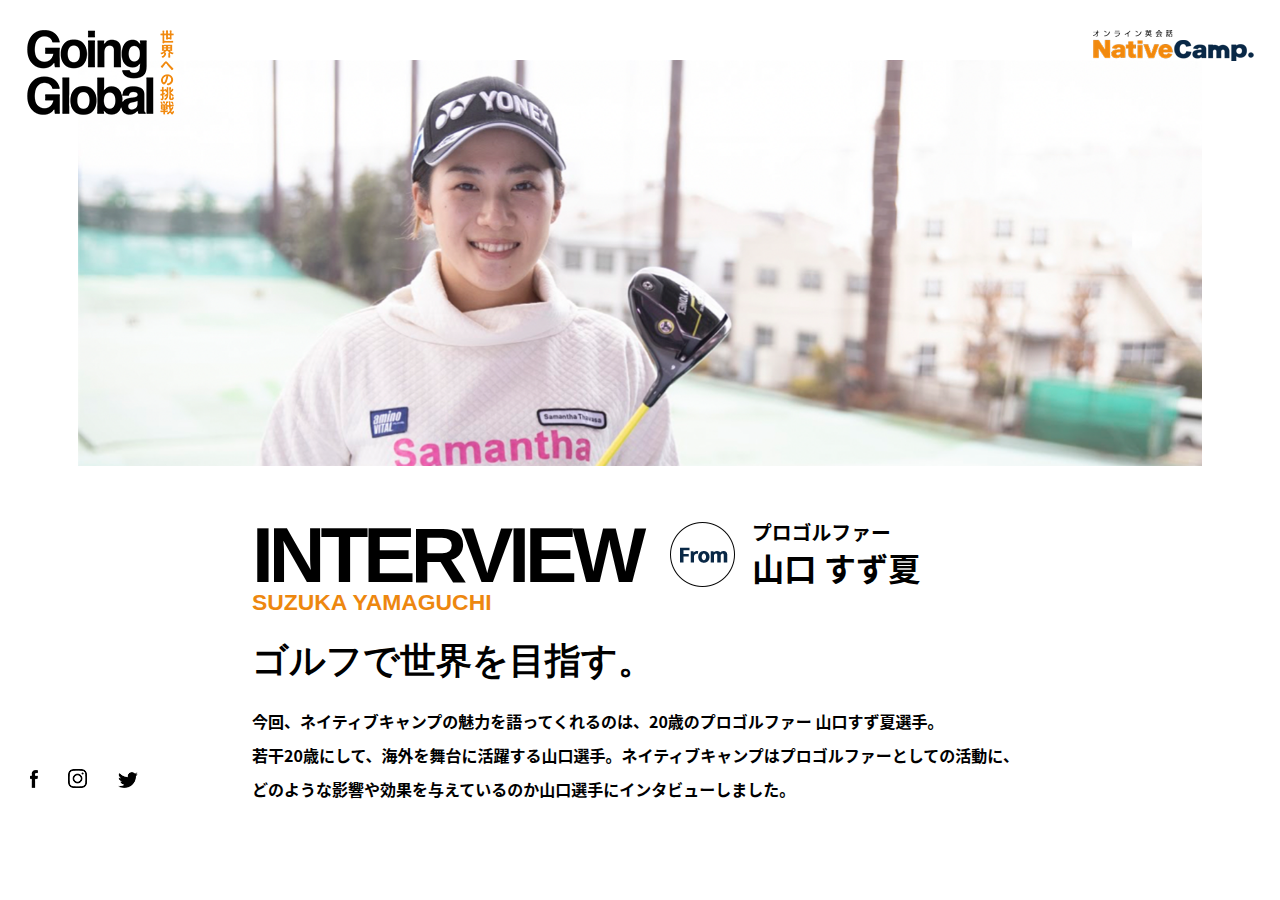
==== commit 8c6e7285: "Update" ====
--- a/inner.html
+++ b/inner.html
@@ -1,5 +1,5 @@
 <!DOCTYPE html>
-<html lang="en">
+<html lang="jp">
 <head>
     <meta charset="UTF-8">
     <meta http-equiv="X-UA-Compatible" content="IE=edge">
@@ -11,41 +11,41 @@
 <body>
     <body>
         <div class="page_wrap celeb_interview celeb_interview_inner cf">
-            <header class="main_view_wrapper">
-                <div class="mv_top_row">
-                    <div class="mv_logo">
-                        <figure class="mv_logo_left"><a href="#"><img src="./images/tit_logo.png" alt="Going Global"></a></figure>
-                        <figure class="mv_logo_right"><a href="#"><img src="./images/logo.png" alt="Native Camp"></a></figure>
+            <header class="mv_inner_wrapper">
+                <div class="mv_inner_content">
+                    <div class="mv_inner_img">
+                        <img src="./images/inner/main_img.png" alt="SUZUKA YAMAGUCHI">
                     </div>
-                </div>
-                <div class="mv_middle_row ">
-                    <div class="mv_info_wrap inner">
-                        <div class="mv_info_bg">
-                            <img src="./images/list/main_img.png" alt="Celebrity">
-                        </div>
-                        <div class="mv_info_content">
+                    <div class="mv_inner_dtl">
+                        <div class="mv_inner_heading">
                             <h1>INTERVIEW 
                                 <span>SUZUKA YAMAGUCHI</span>
                                 <small>ゴルフで世界を目指す。</small>
                             </h1>
-                            <p>
-                                <span class="icon_from"></span>プロゴルファー <br>
-                                <strong>山口 すず夏</strong>
-                            </p>
+                            <div class="mv_inner_sub_heading">
+                                <img src="./images/inner/span.png" alt="Form Icon">
+                                <p><small>プロゴルファー</small> 山口 すず夏</p>
+                            </div>
+                        </div>
+                        <div class="mv_inner_desc">
                             <p>今回、ネイティブキャンプの魅力を語ってくれるのは、20歳のプロゴルファー 山口すず夏選手。<br>
                                 若干20歳にして、海外を舞台に活躍する山口選手。ネイティブキャンプはプロゴルファーとしての活動に、<br>
                                 どのような影響や効果を与えているのか山口選手にインタビューしました。</p>
                         </div>
                     </div>
+                    <div class="mv_inner_overlay">
+                        <div class="mv_logo">
+                            <figure class="mv_logo_left"><a href="#"><img src="./images/tit_logo.png" alt="Going Global"></a></figure>
+                            <figure class="mv_logo_right"><a href="#"><img src="./images/logo.png" alt="Native Camp"></a></figure>
+                        </div>
+                    </div>
                 </div>
-                <div class="mv_bottom_row">
-                    <div class="mv_social_links">
-                        <ul>
-                            <li><a href="#"><img src="./images/facebook.png" alt="Facebook Logo"></a></li>
-                            <li><a href="#"><img src="./images/instagram.png" alt="Instagram Logo"></a></li>
-                            <li><a href="#"><img src="./images/twitter.png" alt="Twitter Logo"></a></li>
-                        </ul>
-                    </div>
+                <div class="mv_social_links">
+                    <ul>
+                        <li><a href="#"><img src="./images/facebook.png" alt="Facebook Logo"></a></li>
+                        <li><a href="#"><img src="./images/instagram.png" alt="Instagram Logo"></a></li>
+                        <li><a href="#"><img src="./images/twitter.png" alt="Twitter Logo"></a></li>
+                    </ul>
                 </div>
             </header>
 
@@ -152,6 +152,33 @@
                         いずれは、世界ランキング１位になりたいです！</dd>
                 </dl>
             </div>
+            
+            <div class="content_box profile">
+                <div class="profile_wrap">
+                    <div class="profile_content">
+                        <div class="profile_img">
+                            <img src="./images/inner/profile_img.png" alt="Profile Image">
+                        </div>
+                        <div class="profile_dtl">
+                            <h2>山口 すず夏 ／ <span>プロゴルファー </span>
+                                <small>SUZUKA YAMAGUCHI</small>
+                            </h2>
+                            <p>2015年「全米女子オープン」日本地区予選会を2位でフィニッシュし、日本人史上最年少14歳で本戦出場。<br>
+                                2018年「オーストラリア女子アマ」で日本人初優勝を達成すると、同年に米国女子プロゴルフツアーの最終予選「Qシリーズ」で36位入りを果たす。<br>
+                                2019年のツアー出場権を獲得。<br>
+                                2018年に18歳でプロ転向を表明し、宮里藍、畑岡奈紗に続く“女子高生プロ”として、2019年の「ISPSハンダ ヴィックオープン」でツアーデビューを飾った
+                            </p>
+                        </div>
+                    </div>
+                </div>
+            </div>
+
+            <footer>
+                <div class="copyright">
+                    <img src="./images/inner/footer_logo.png" alt="Native Camp">
+                    <p>Copyright © 2021 オンライン英会話 ネイティブキャンプ All Rights Reserved.</p>
+                </div>
+            </footer>
         </div>
     </body>
 </body>
--- a/css/style.css
+++ b/css/style.css
@@ -4,13 +4,13 @@
 	height: 100%;
 	margin: 0;
 }
-.page_wrap.celebrity{
+.page_wrap.celeb_interview{
 	font-family: "Noto Sans CJK JP","ヒラギノ角ゴ Pro", "Hiragino Kaku Gothic Pro", "メイリオ", Meiryo, Osaka, "ＭＳ Ｐゴシック", "MS PGothic", sans-serif;
 	-webkit-text-size-adjust: 100%;
 	-webkit-font-smoothing: antialiased;
 	padding: 0;
 }
-.page_wrap.celebrity::after{
+.page_wrap.celeb_interview::after{
 	overflow: hidden;
 }
 .icon_from{
@@ -116,13 +116,13 @@
 .mv_info_bg img{
 	width: 100%;
 }
-.mv_info_content{
+.mv_info_dtl{
 	width: 530px;
 	margin-top: auto;
 	margin-right: 205px;
 	z-index: 1;
 }
-.mv_info_content a{
+.mv_info_dtl a{
 	width: 440px;
 	height: 68px;
 	display: inline-block;
@@ -133,12 +133,12 @@
 	line-height: 68px;
 	text-align: center;
 }
-.mv_info_content h1{
+.mv_info_dtl h1{
 	font-family: Helvetica;
 	font-size: 102.61px;
 	letter-spacing: -5px;
 }
-.mv_info_content h1 span{
+.mv_info_dtl h1 span{
 	font-size: 37.78px;
 	color: #ed870f;
 	letter-spacing: 0;
@@ -146,16 +146,16 @@
 	margin-top: -15px;
 	margin-bottom: -30px;
 }
-.mv_info_content h1 small{
+.mv_info_dtl h1 small{
 	font-size: 36.05px;
 	letter-spacing: 0;
 }
-.mv_info_content p{
+.mv_info_dtl p{
 	font-size: 12.66px;
 	margin: -5px 0 42px;
 	line-height: 20px;
 }
-.mv_info_content p strong{
+.mv_info_dtl p strong{
 	font-size: 20.57px;
 }
 .card_container{
@@ -217,27 +217,27 @@
 .mv_info_wrap.inner .mv_info_bg{
 	padding: 63px 78px 62px 78px;
 }
-.mv_info_wrap.inner .mv_info_content {
+.mv_info_wrap.inner .mv_info_dtl {
 	width: auto;
 	margin-right: 0;
 }
-.mv_info_wrap.inner .mv_info_content h1{
+.mv_info_wrap.inner .mv_info_dtl h1{
 	font-size: 78.45px;
 }
-.mv_info_wrap.inner .mv_info_content h1 span{
+.mv_info_wrap.inner .mv_info_dtl h1 span{
 	font-size: 22.9px;
 }
-.mv_info_wrap.inner .mv_info_content h1 small{
+.mv_info_wrap.inner .mv_info_dtl h1 small{
 	font-size: 36.05px
 }
-.mv_info_wrap.inner .mv_info_content p{
+.mv_info_wrap.inner .mv_info_dtl p{
 	font-size: 16px;
 	line-height: 34px;
 	margin-bottom: 0;
 }
 .content_box.inner {
 	width: 776px;
-	margin: 0 auto;
+	margin: 0 auto 150px;
 }
 .content_box.inner figure img{
 	max-width: 100%;
@@ -254,6 +254,10 @@
 }
 .content_box.inner dl dt::before {
     content: "\2014 \00A0";
+	position: relative;
+	top: -6px;
+    height: 100%;
+    float: left;
 	font-size: 2.2rem;
     letter-spacing: -1px;
 }
@@ -264,3 +268,136 @@
     line-height: 34px;
 	color: #092846;
 }
+.content_box.profile{
+	background-color: #f3f3f3;
+}
+.profile_wrap{
+	width: 1170px;
+    height: 430px;
+    margin: 0 auto;
+	display: flex;
+    align-items: center;
+	margin-bottom: 12px;
+}
+.profile_content{
+	display: flex;
+}
+.profile_img{
+	margin-right: 47px;
+}
+.profile_dtl h2{
+	font-size: 27.07px;
+	font-weight: bold;
+	color: #092846;
+}
+.profile_dtl h2>span{
+	font-size: 16.66px;
+}
+.profile_dtl h2>small{
+	display: block;
+	font-size: 19px;
+	color: #ed870f;
+	line-height: 26.78px;
+	margin-top: 12px;
+    margin-bottom: 25px
+}
+.profile_dtl p{
+	font-size: 14px;
+	font-weight: bold;
+	color: #092846;
+	line-height: 27px;
+}
+footer{
+	height: 225px;
+	background-color: #000;
+	display: flex;
+	align-items: center;
+}
+footer .copyright{
+	width: 460px;
+	margin: 0 auto;
+	text-align: center;
+}
+footer .copyright p{
+	margin-top: 15px;
+	font-size: 13px;
+	color: #fff;
+}
+.mv_inner_wrapper{
+	/* height: 100vh; */
+	position: relative;
+	/* padding-bottom: 125px; */
+}
+.mv_inner_wrapper .mv_social_links{
+	position: unset;
+	min-height: 1px;
+}
+.mv_inner_overlay{
+	position: absolute;
+	top: 0;
+	right: 0;
+	left: 0;
+}
+.mv_inner_img {
+	max-width: 1584px;
+	/* height: 75vh; */
+	max-height: 572px;
+	padding: 60px 78px 40px;
+	overflow: hidden;
+}
+.mv_inner_img img{
+	width: 100%
+}
+.mv_inner_dtl{
+	width: 776px;
+    margin: 0 auto;
+	/* height: 25vh; */
+}
+.mv_inner_heading, .mv_inner_sub_heading{
+	overflow: hidden;
+}
+.mv_inner_heading h1{
+	font-family: Helvetica;
+	font-size: 78.45px;
+	letter-spacing: -5px;
+	float: left;
+	padding-bottom: 12px;
+}
+.mv_inner_heading h1>span{
+	font-size: 22.9px;
+	color: #ed870f;
+	letter-spacing: 0;
+	display: block;
+	margin: -12px 0 -15px;
+}
+.mv_inner_heading h1>small{
+	font-size: 36.05px;
+	letter-spacing: 0;
+}
+.mv_inner_sub_heading img{
+	float: left;
+    margin-right: 17px;
+}
+.mv_inner_sub_heading{
+	padding: 12px 10px 10px 16px;
+}
+.mv_inner_sub_heading p{
+	font-size: 32.23px;
+	font-weight: bold;
+	line-height: 20px;
+}
+.mv_inner_sub_heading p>small{
+	font-size: 19.83px;
+	display: block;
+    margin-bottom: 15px;
+}
+.mv_inner_desc {
+	align-self: stretch;
+}
+.mv_inner_desc p{
+	font-size: 16px;
+	font-weight: bold;
+	line-height: 34px;
+	margin-bottom: 14px;
+}
+
